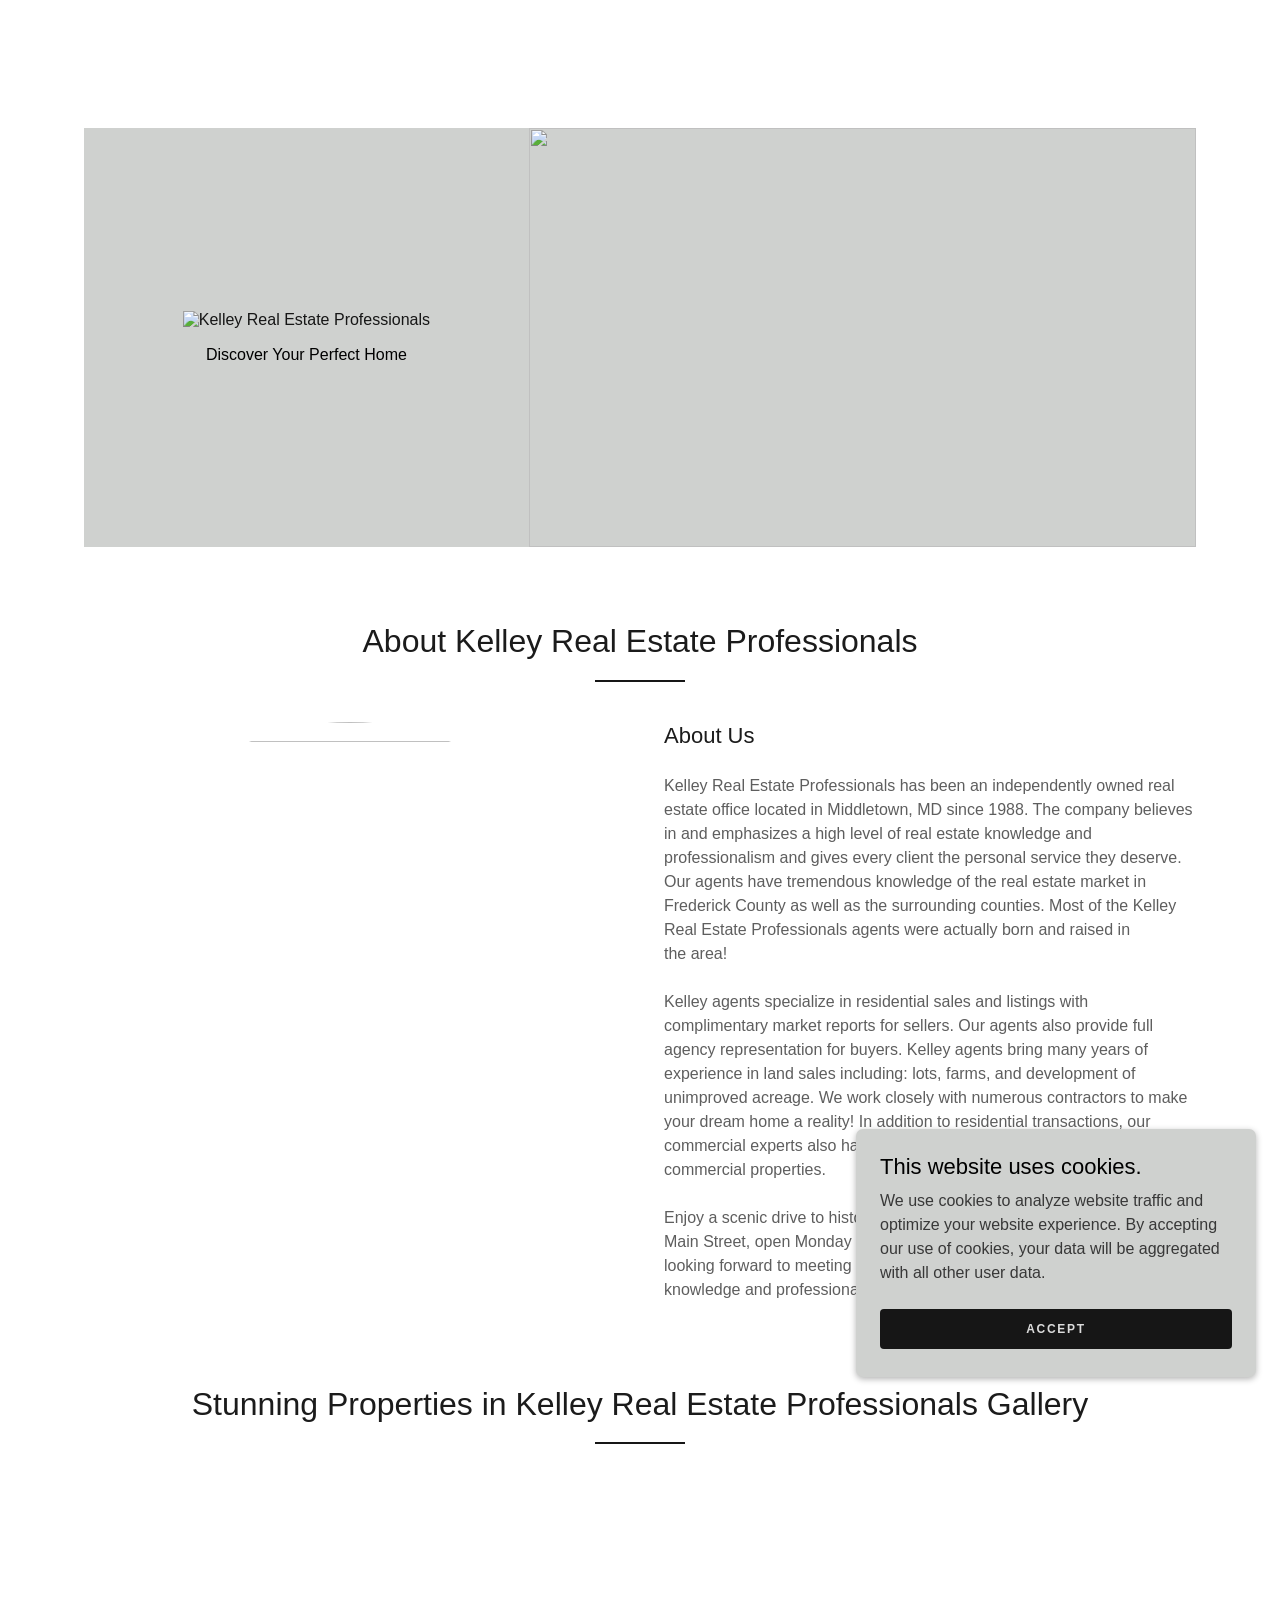
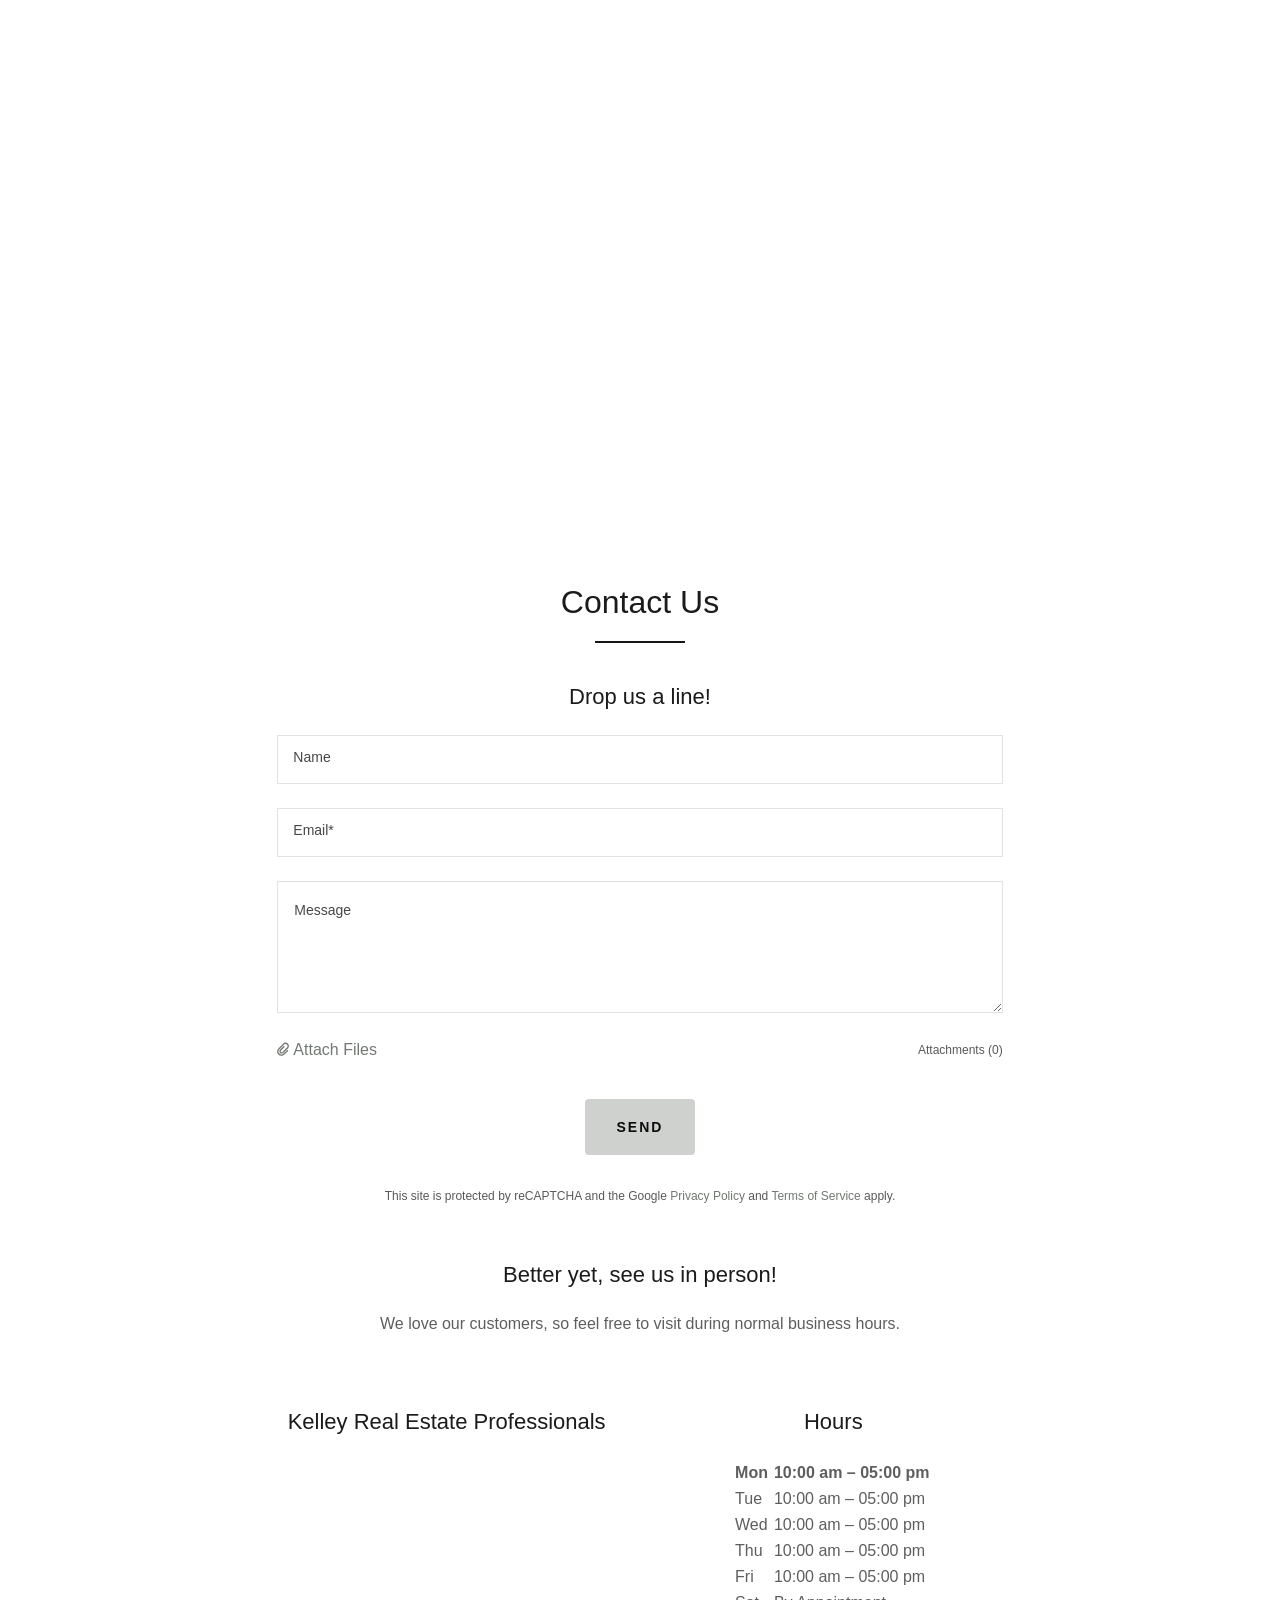
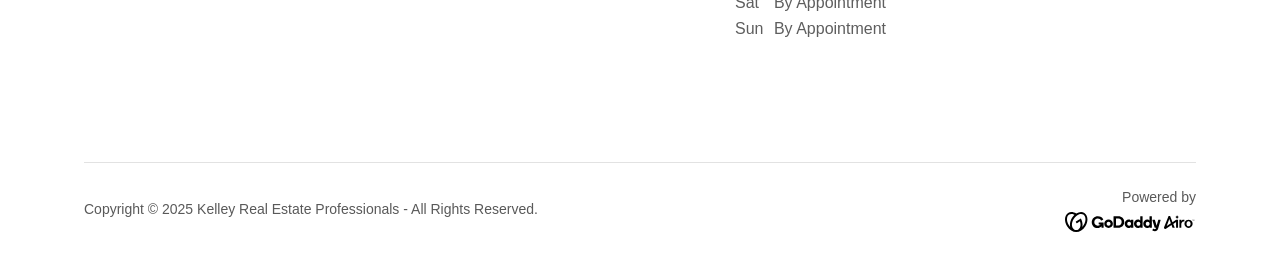
==== home.html @ 87f51237 "Add files via upload" ====
<!DOCTYPE html><html lang="en-US"><head><meta charSet="utf-8"/><meta http-equiv="X-UA-Compatible" content="IE=edge"/><meta name="viewport" content="width=device-width, initial-scale=1"/><title>Kelley Real Estate Professionals</title><meta name="author" content="Kelley Real Estate Professionals"/><meta name="generator" content="Starfield Technologies; Go Daddy Website Builder 8.0.0000"/><link rel="manifest" href="/manifest.webmanifest"/><link rel="apple-touch-icon" sizes="57x57" href="//img1.wsimg.com/isteam/ip/d543ff24-db77-4093-8674-79af28aec77c/upload_baecf7fd178106c78df2197098808842.png/:/rs=w:57,h:57,m"/><link rel="apple-touch-icon" sizes="60x60" href="//img1.wsimg.com/isteam/ip/d543ff24-db77-4093-8674-79af28aec77c/upload_baecf7fd178106c78df2197098808842.png/:/rs=w:60,h:60,m"/><link rel="apple-touch-icon" sizes="72x72" href="//img1.wsimg.com/isteam/ip/d543ff24-db77-4093-8674-79af28aec77c/upload_baecf7fd178106c78df2197098808842.png/:/rs=w:72,h:72,m"/><link rel="apple-touch-icon" sizes="114x114" href="//img1.wsimg.com/isteam/ip/d543ff24-db77-4093-8674-79af28aec77c/upload_baecf7fd178106c78df2197098808842.png/:/rs=w:114,h:114,m"/><link rel="apple-touch-icon" sizes="120x120" href="//img1.wsimg.com/isteam/ip/d543ff24-db77-4093-8674-79af28aec77c/upload_baecf7fd178106c78df2197098808842.png/:/rs=w:120,h:120,m"/><link rel="apple-touch-icon" sizes="144x144" href="//img1.wsimg.com/isteam/ip/d543ff24-db77-4093-8674-79af28aec77c/upload_baecf7fd178106c78df2197098808842.png/:/rs=w:144,h:144,m"/><link rel="apple-touch-icon" sizes="152x152" href="//img1.wsimg.com/isteam/ip/d543ff24-db77-4093-8674-79af28aec77c/upload_baecf7fd178106c78df2197098808842.png/:/rs=w:152,h:152,m"/><link rel="apple-touch-icon" sizes="180x180" href="//img1.wsimg.com/isteam/ip/d543ff24-db77-4093-8674-79af28aec77c/upload_baecf7fd178106c78df2197098808842.png/:/rs=w:180,h:180,m"/><meta property="og:url" content="https://kelleypros.com/"/>
<meta property="og:site_name" content="Kelley Real Estate Professionals"/>
<meta property="og:title" content="Kelley Real Estate Professionals"/>
<meta property="og:type" content="website"/>
<meta property="og:image" content="https://img1.wsimg.com/isteam/ip/d543ff24-db77-4093-8674-79af28aec77c/Lupcho.jpg"/>
<meta property="og:locale" content="en_US"/>
<meta name="twitter:card" content="summary"/>
<meta name="twitter:title" content="Kelley Real Estate Professionals"/>
<meta name="twitter:description" content="Discover Your Perfect Home"/>
<meta name="twitter:image" content="https://img1.wsimg.com/isteam/ip/d543ff24-db77-4093-8674-79af28aec77c/Lupcho.jpg"/>
<meta name="twitter:image:alt" content="Kelley Real Estate Professionals"/>
<meta name="theme-color" content="#cfd1cf"/><style data-inline-fonts>/* vietnamese */
@font-face {
  font-family: 'Muli';
  font-style: normal;
  font-weight: 400;
  font-display: swap;
  src: url(https://img1.wsimg.com/gfonts/s/muli/v34/7Aulp_0qiz-aVz7u3PJLcUMYOFnOkEk40eiNxw.woff2) format('woff2');
  unicode-range: U+0102-0103, U+0110-0111, U+0128-0129, U+0168-0169, U+01A0-01A1, U+01AF-01B0, U+0300-0301, U+0303-0304, U+0308-0309, U+0323, U+0329, U+1EA0-1EF9, U+20AB;
}
/* latin-ext */
@font-face {
  font-family: 'Muli';
  font-style: normal;
  font-weight: 400;
  font-display: swap;
  src: url(https://img1.wsimg.com/gfonts/s/muli/v34/7Aulp_0qiz-aVz7u3PJLcUMYOFnOkEk50eiNxw.woff2) format('woff2');
  unicode-range: U+0100-02BA, U+02BD-02C5, U+02C7-02CC, U+02CE-02D7, U+02DD-02FF, U+0304, U+0308, U+0329, U+1D00-1DBF, U+1E00-1E9F, U+1EF2-1EFF, U+2020, U+20A0-20AB, U+20AD-20C0, U+2113, U+2C60-2C7F, U+A720-A7FF;
}
/* latin */
@font-face {
  font-family: 'Muli';
  font-style: normal;
  font-weight: 400;
  font-display: swap;
  src: url(https://img1.wsimg.com/gfonts/s/muli/v34/7Aulp_0qiz-aVz7u3PJLcUMYOFnOkEk30eg.woff2) format('woff2');
  unicode-range: U+0000-00FF, U+0131, U+0152-0153, U+02BB-02BC, U+02C6, U+02DA, U+02DC, U+0304, U+0308, U+0329, U+2000-206F, U+20AC, U+2122, U+2191, U+2193, U+2212, U+2215, U+FEFF, U+FFFD;
}

/* vietnamese */
@font-face {
  font-family: 'Quicksand';
  font-style: normal;
  font-weight: 400;
  font-display: swap;
  src: url(https://img1.wsimg.com/gfonts/s/quicksand/v37/6xKtdSZaM9iE8KbpRA_hJFQNcOM.woff2) format('woff2');
  unicode-range: U+0102-0103, U+0110-0111, U+0128-0129, U+0168-0169, U+01A0-01A1, U+01AF-01B0, U+0300-0301, U+0303-0304, U+0308-0309, U+0323, U+0329, U+1EA0-1EF9, U+20AB;
}
/* latin-ext */
@font-face {
  font-family: 'Quicksand';
  font-style: normal;
  font-weight: 400;
  font-display: swap;
  src: url(https://img1.wsimg.com/gfonts/s/quicksand/v37/6xKtdSZaM9iE8KbpRA_hJVQNcOM.woff2) format('woff2');
  unicode-range: U+0100-02BA, U+02BD-02C5, U+02C7-02CC, U+02CE-02D7, U+02DD-02FF, U+0304, U+0308, U+0329, U+1D00-1DBF, U+1E00-1E9F, U+1EF2-1EFF, U+2020, U+20A0-20AB, U+20AD-20C0, U+2113, U+2C60-2C7F, U+A720-A7FF;
}
/* latin */
@font-face {
  font-family: 'Quicksand';
  font-style: normal;
  font-weight: 400;
  font-display: swap;
  src: url(https://img1.wsimg.com/gfonts/s/quicksand/v37/6xKtdSZaM9iE8KbpRA_hK1QN.woff2) format('woff2');
  unicode-range: U+0000-00FF, U+0131, U+0152-0153, U+02BB-02BC, U+02C6, U+02DA, U+02DC, U+0304, U+0308, U+0329, U+2000-206F, U+20AC, U+2122, U+2191, U+2193, U+2212, U+2215, U+FEFF, U+FFFD;
}
/* vietnamese */
@font-face {
  font-family: 'Quicksand';
  font-style: normal;
  font-weight: 700;
  font-display: swap;
  src: url(https://img1.wsimg.com/gfonts/s/quicksand/v37/6xKtdSZaM9iE8KbpRA_hJFQNcOM.woff2) format('woff2');
  unicode-range: U+0102-0103, U+0110-0111, U+0128-0129, U+0168-0169, U+01A0-01A1, U+01AF-01B0, U+0300-0301, U+0303-0304, U+0308-0309, U+0323, U+0329, U+1EA0-1EF9, U+20AB;
}
/* latin-ext */
@font-face {
  font-family: 'Quicksand';
  font-style: normal;
  font-weight: 700;
  font-display: swap;
  src: url(https://img1.wsimg.com/gfonts/s/quicksand/v37/6xKtdSZaM9iE8KbpRA_hJVQNcOM.woff2) format('woff2');
  unicode-range: U+0100-02BA, U+02BD-02C5, U+02C7-02CC, U+02CE-02D7, U+02DD-02FF, U+0304, U+0308, U+0329, U+1D00-1DBF, U+1E00-1E9F, U+1EF2-1EFF, U+2020, U+20A0-20AB, U+20AD-20C0, U+2113, U+2C60-2C7F, U+A720-A7FF;
}
/* latin */
@font-face {
  font-family: 'Quicksand';
  font-style: normal;
  font-weight: 700;
  font-display: swap;
  src: url(https://img1.wsimg.com/gfonts/s/quicksand/v37/6xKtdSZaM9iE8KbpRA_hK1QN.woff2) format('woff2');
  unicode-range: U+0000-00FF, U+0131, U+0152-0153, U+02BB-02BC, U+02C6, U+02DA, U+02DC, U+0304, U+0308, U+0329, U+2000-206F, U+20AC, U+2122, U+2191, U+2193, U+2212, U+2215, U+FEFF, U+FFFD;
}
</style><style>.x{-ms-text-size-adjust:100%;-webkit-text-size-adjust:100%;-webkit-tap-highlight-color:rgba(0,0,0,0);margin:0;box-sizing:border-box}.x *,.x :after,.x :before{box-sizing:inherit}.x-el a[href^="mailto:"]:not(.x-el),.x-el a[href^="tel:"]:not(.x-el){color:inherit;font-size:inherit;text-decoration:inherit}.x-el-article,.x-el-aside,.x-el-details,.x-el-figcaption,.x-el-figure,.x-el-footer,.x-el-header,.x-el-hgroup,.x-el-main,.x-el-menu,.x-el-nav,.x-el-section,.x-el-summary{display:block}.x-el-audio,.x-el-canvas,.x-el-progress,.x-el-video{display:inline-block;vertical-align:baseline}.x-el-audio:not([controls]){display:none;height:0}.x-el-template{display:none}.x-el-a{background-color:transparent;color:inherit}.x-el-a:active,.x-el-a:hover{outline:0}.x-el-abbr[title]{border-bottom:1px dotted}.x-el-b,.x-el-strong{font-weight:700}.x-el-dfn{font-style:italic}.x-el-mark{background:#ff0;color:#000}.x-el-small{font-size:80%}.x-el-sub,.x-el-sup{font-size:75%;line-height:0;position:relative;vertical-align:baseline}.x-el-sup{top:-.5em}.x-el-sub{bottom:-.25em}.x-el-img{vertical-align:middle;border:0}.x-el-svg:not(:root){overflow:hidden}.x-el-figure{margin:0}.x-el-hr{box-sizing:content-box;height:0}.x-el-pre{overflow:auto}.x-el-code,.x-el-kbd,.x-el-pre,.x-el-samp{font-family:monospace,monospace;font-size:1em}.x-el-button,.x-el-input,.x-el-optgroup,.x-el-select,.x-el-textarea{color:inherit;font:inherit;margin:0}.x-el-button{overflow:visible}.x-el-button,.x-el-select{text-transform:none}.x-el-button,.x-el-input[type=button],.x-el-input[type=reset],.x-el-input[type=submit]{-webkit-appearance:button;cursor:pointer}.x-el-button[disabled],.x-el-input[disabled]{cursor:default}.x-el-button::-moz-focus-inner,.x-el-input::-moz-focus-inner{border:0;padding:0}.x-el-input{line-height:normal}.x-el-input[type=checkbox],.x-el-input[type=radio]{box-sizing:border-box;padding:0}.x-el-input[type=number]::-webkit-inner-spin-button,.x-el-input[type=number]::-webkit-outer-spin-button{height:auto}.x-el-input[type=search]{-webkit-appearance:textfield;box-sizing:content-box}.x-el-input[type=search]::-webkit-search-cancel-button,.x-el-input[type=search]::-webkit-search-decoration{-webkit-appearance:none}.x-el-textarea{border:0}.x-el-fieldset{border:1px solid silver;margin:0 2px;padding:.35em .625em .75em}.x-el-legend{border:0;padding:0}.x-el-textarea{overflow:auto}.x-el-optgroup{font-weight:700}.x-el-table{border-collapse:collapse;border-spacing:0}.x-el-td,.x-el-th{padding:0}.x{-webkit-font-smoothing:antialiased}.x-el-hr{border:0}.x-el-fieldset,.x-el-input,.x-el-select,.x-el-textarea{margin-top:0;margin-bottom:0}.x-el-fieldset,.x-el-input[type=email],.x-el-input[type=text],.x-el-textarea{width:100%}.x-el-input,.x-el-label{vertical-align:middle}.x-el-input{border-style:none;padding:.5em}.x-el-select:not([multiple]){vertical-align:middle}.x-el-textarea{line-height:1.75;padding:.5em}.x-el.d-none{display:none!important}.sideline-footer{margin-top:auto}.disable-scroll{touch-action:none;overflow:hidden;position:fixed;max-width:100vw}@keyframes loaderscale{0%{transform:scale(1);opacity:1}45%{transform:scale(.1);opacity:.7}80%{transform:scale(1);opacity:1}}.x-loader svg{display:inline-block}.x-loader svg:first-child{animation:loaderscale .75s cubic-bezier(.2,.68,.18,1.08) -.24s infinite}.x-loader svg:nth-child(2){animation:loaderscale .75s cubic-bezier(.2,.68,.18,1.08) -.12s infinite}.x-loader svg:nth-child(3){animation:loaderscale .75s cubic-bezier(.2,.68,.18,1.08) 0s infinite}.x-icon>svg{transition:transform .33s ease-in-out}.x-icon>svg.rotate-90{transform:rotate(-90deg)}.x-icon>svg.rotate90{transform:rotate(90deg)}.x-icon>svg.rotate-180{transform:rotate(-180deg)}.x-icon>svg.rotate180{transform:rotate(180deg)}.x-rt ol,.x-rt ul{text-align:left}.x-rt p{margin:0}.mte-inline-block{display:inline-block}@media only screen and (min-device-width:1025px){:root select,_::-webkit-full-page-media,_:future{font-family:sans-serif!important}}

</style>
<style>/*
Copyright 2016 The Muli Project Authors (contact@sansoxygen.com)

This Font Software is licensed under the SIL Open Font License, Version 1.1.
This license is copied below, and is also available with a FAQ at: http://scripts.sil.org/OFL

—————————————————————————————-
SIL OPEN FONT LICENSE Version 1.1 - 26 February 2007
—————————————————————————————-
*/

/*
Copyright 2011 The Quicksand Project Authors (https://github.com/andrew-paglinawan/QuicksandFamily), with Reserved Font Name Quicksand.

This Font Software is licensed under the SIL Open Font License, Version 1.1.
This license is copied below, and is also available with a FAQ at: http://scripts.sil.org/OFL

—————————————————————————————-
SIL OPEN FONT LICENSE Version 1.1 - 26 February 2007
—————————————————————————————-
*/
</style>
<style data-glamor="cxs-default-sheet">.x .c1-1{letter-spacing:normal}.x .c1-2{text-transform:none}.x .c1-3{background-color:rgb(255, 255, 255)}.x .c1-4{width:100%}.x .c1-5 > div{position:relative}.x .c1-6 > div{overflow:hidden}.x .c1-7 > div{margin-top:auto}.x .c1-8 > div{margin-right:auto}.x .c1-9 > div{margin-bottom:auto}.x .c1-a > div{margin-left:auto}.x .c1-b{font-family:Quicksand, sans-serif}.x .c1-c{font-size:16px}.x .c1-h{padding-top:40px}.x .c1-i{padding-bottom:40px}.x .c1-j{padding:0px !important}.x .c1-k:before{content:""}.x .c1-l:before{display:table}.x .c1-m:before{clear:both}.x .c1-n:after{content:""}.x .c1-o:after{display:table}.x .c1-p:after{clear:both}.x .c1-s{position:relative}.x .c1-t{margin-bottom:32px}.x .c1-u{padding-top:24px}.x .c1-v{padding-bottom:4px}.x .c1-w{margin-top:4px}.x .c1-11{margin-left:auto}.x .c1-12{margin-right:auto}.x .c1-13{padding-left:24px}.x .c1-14{padding-right:24px}.x .c1-15{max-width:100%}.x .c1-16{padding-top:0px !important}.x .c1-17{padding-bottom:0px !important}.x .c1-1c{display:flex}.x .c1-1d{box-sizing:border-box}.x .c1-1e{flex-direction:row}.x .c1-1f{flex-wrap:wrap}.x .c1-1g{margin-top:0}.x .c1-1h{margin-right:-12px}.x .c1-1i{margin-bottom:0}.x .c1-1j{margin-left:-12px}.x .c1-1k{align-items:center}.x .c1-1l{justify-content:flex-start}.x .c1-1m cell{flex-basis:auto}.x .c1-1n cell{flex-grow:0}.x .c1-1s{flex-grow:0}.x .c1-1t{flex-shrink:1}.x .c1-1u{flex-basis:auto}.x .c1-1v{padding-top:0}.x .c1-1w{padding-right:12px}.x .c1-1x{padding-bottom:0}.x .c1-1y{padding-left:12px}.x .c1-23{letter-spacing:inherit}.x .c1-24{text-transform:inherit}.x .c1-25{text-decoration:none}.x .c1-26{word-wrap:break-word}.x .c1-27{overflow-wrap:break-word}.x .c1-28{cursor:pointer}.x .c1-29{border-top:0px}.x .c1-2a{border-right:0px}.x .c1-2b{border-bottom:0px}.x .c1-2c{border-left:0px}.x .c1-2d{color:rgb(27, 27, 27)}.x .c1-2e{font-weight:inherit}.x .c1-2f:hover{color:rgb(114, 120, 114)}.x .c1-2g:active{color:rgb(48, 48, 48)}.x .c1-2h{color:inherit}.x .c1-2i{display:inline-block}.x .c1-2j{vertical-align:top}.x .c1-2k{padding-top:6px}.x .c1-2l{padding-right:6px}.x .c1-2m{padding-bottom:6px}.x .c1-2n{padding-left:6px}.x .c1-2o{display:none}.x .c1-2p{padding-top:16px}.x .c1-2r{padding-top:4px}.x .c1-2s{justify-content:center}.x .c1-2t{flex-wrap:nowrap}.x .c1-2u{flex-grow:1}.x .c1-2v{max-width:none}.x .c1-2w{line-height:24px}.x .c1-2x{margin-left:0}.x .c1-2y{margin-right:0}.x .c1-2z{-webkit-margin-before:0}.x .c1-30{-webkit-margin-after:0}.x .c1-31{-webkit-padding-start:0}.x .c1-32{padding-right:0}.x .c1-33{padding-left:0}.x .c1-34{color:rgb(94, 94, 94)}.x .c1-35{margin-bottom:none}.x .c1-36{list-style:none}.x .c1-37{padding-left:32px}.x .c1-38{white-space:nowrap}.x .c1-39{visibility:hidden}.x .c1-3a:first-child{margin-left:0}.x .c1-3b:first-child{padding-left:0}.x .c1-3c{letter-spacing:0.143em}.x .c1-3d{text-transform:uppercase}.x .c1-3e{display:block}.x .c1-3f{border-top:2px solid}.x .c1-3g{border-color:rgb(27, 27, 27)}.x .c1-3h{padding-top:11px}.x .c1-3i{margin-top:-13px}.x .c1-3j{font-size:14px}.x .c1-3k{font-weight:700}.x .c1-3l:hover{color:rgb(70, 71, 70)}.x .c1-3m:active{color:rgb(114, 120, 114)}.x .c1-3r{font-weight:400}.x .c1-3s{transition:transform .33s ease-in-out}.x .c1-3t{transform:rotate(0deg)}.x .c1-3u{vertical-align:middle}.x .c1-3v{border-radius:4px}.x .c1-3w{box-shadow:0 3px 6px 3px rgba(0,0,0,0.24)}.x .c1-3x{padding-bottom:16px}.x .c1-3y{padding-left:16px}.x .c1-3z{padding-right:16px}.x .c1-40{position:absolute}.x .c1-41{top:32px}.x .c1-42{max-height:45vh}.x .c1-43{overflow-y:auto}.x .c1-44{z-index:1003}.x .c1-47{text-align:left}.x .c1-48:last-child{margin-bottom:0}.x .c1-49{margin-left:-6px}.x .c1-4a{margin-right:-6px}.x .c1-4b{margin-top:-6px}.x .c1-4c{margin-bottom:-6px}.x .c1-4d{right:0px}.x .c1-4e{margin-top:8px}.x .c1-4f{margin-bottom:8px}.x .c1-4g{line-height:1.5}.x .c1-4h{cursor:default}.x .c1-4i{margin-left:24px}.x .c1-4j{justify-content:flex-end}.x .c1-4k{max-width:30%}.x .c1-4l{background-color:rgb(22, 22, 22)}.x .c1-4m{position:fixed}.x .c1-4n{top:0px}.x .c1-4o{height:100%}.x .c1-4p{z-index:10002}.x .c1-4q{padding-top:56px}.x .c1-4r{-webkit-overflow-scrolling:touch}.x .c1-4s{transform:translateX(-249vw)}.x .c1-4t{overscroll-behavior:contain}.x .c1-4u{box-shadow:0 2px 6px 0px rgba(0,0,0,0.2)}.x .c1-4v{transition:transform .3s ease-in-out}.x .c1-4w{overflow:hidden}.x .c1-4x{flex-direction:column}.x .c1-4y{color:rgb(247, 247, 247)}.x .c1-4z{line-height:1.3em}.x .c1-50{font-style:normal}.x .c1-51{top:15px}.x .c1-52{right:15px}.x .c1-53{font-size:28px}.x .c1-54:hover{color:rgb(207, 209, 207)}.x .c1-59{overflow-x:hidden}.x .c1-5a{overscroll-behavior:none}.x .c1-5b{color:rgb(164, 164, 164)}.x .c1-5c{border-color:rgba(76, 76, 76, 0.5)}.x .c1-5d{border-bottom-width:1px}.x .c1-5e{border-bottom-style:solid}.x .c1-5f:last-child{border-bottom:0}.x .c1-5g{min-width:200px}.x .c1-5h{justify-content:space-between}.x .c1-5i{font-size:22px}.x .c1-5j:active{color:rgb(207, 209, 207)}.x .c1-5p{margin-left:8px}.x .c1-5q{flex-shrink:0}.x .c1-5r{pointer-events:none}.x .c1-5s{border-bottom-width:0}.x .c1-5t:last-child{padding-bottom:24px}.x .c1-5u{padding-top:8px}.x .c1-5v{padding-bottom:8px}.x .c1-5w{padding-left:40px}.x .c1-5x{margin-top:16px}.x .c1-60{text-align:center}.x .c1-61{background-color:rgb(207, 209, 207)}.x .c1-66{flex-basis:100%}.x .c1-6h > :not(:last-child){margin-bottom:16px}.x .c1-6j{font-family:'Muli', sans-serif}.x .c1-6m{display:inline}.x .c1-6n{width:auto}.x .c1-6o{color:rgb(22, 22, 22)}.x .c1-6p:hover{color:rgb(64, 64, 64)}.x .c1-6q:active{color:rgb(13, 13, 13)}.x .c1-6r{[object -object]:0px}.x .c1-6t{aspect-ratio:1 / 1}.x .c1-6u{object-fit:contain}.x .c1-6v{height:80px}.x .c1-6w{background-color:transparent}.x .c1-6x{transition:max-height .5s}.x .c1-6y{max-height:200px}.x .c1-6z{border-radius:0px}.x .c1-7i{width:inherit}.x .c1-7j{line-height:1.2}.x .c1-7k{line-height:1.25}.x .c1-7l{white-space:pre-line}.x .c1-7m{color:rgb(0, 0, 0)}.x .c1-7n{word-wrap:normal !important}.x .c1-7o{overflow-wrap:normal !important}.x .c1-7p{overflow:visible}.x .c1-7q{left:0px}.x .c1-7r{font-size:12px}.x .c1-7y{aspect-ratio:1.5911330049261083 / 1}.x .c1-82{line-height:1.4}.x .c1-83{margin-bottom:40px}.x .c1-85{font-size:unset}.x .c1-86{font-family:unset}.x .c1-87{letter-spacing:unset}.x .c1-88{text-transform:unset}.x .c1-89{border-color:rgb(22, 22, 22)}.x .c1-8a{border-bottom-width:2px}.x .c1-8b{border-style:solid}.x .c1-8c{width:90px}.x .c1-8d{margin-bottom:-24px}.x .c1-8f{padding-bottom:48px}.x .c1-8h{align-self:flex-start}.x .c1-8k{margin-bottom:24px}.x .c1-8l{aspect-ratio:1}.x .c1-8m{order:-1}.x .c1-8n{z-index:1}.x .c1-8o{border-radius:50%}.x .c1-8p > *{max-width:100%}.x .c1-8q{align-items:flex-start}.x .c1-8r > :nth-child(n){margin-bottom:24px}.x .c1-8s  > :last-child{margin-bottom:0 !important}.x .c1-8v{text-wrap:pretty}.x .c1-8w > p > ol{text-align:left}.x .c1-8x > p > ol{display:block}.x .c1-8y > p > ol{padding-left:1.3em}.x .c1-8z > p > ol{margin-left:16px}.x .c1-90 > p > ol{margin-right:16px}.x .c1-91 > p > ol{margin-top:auto}.x .c1-92 > p > ol{margin-bottom:auto}.x .c1-93 > p > ol{text-wrap:pretty}.x .c1-94 > p > ul{text-align:left}.x .c1-95 > p > ul{display:block}.x .c1-96 > p > ul{padding-left:1.3em}.x .c1-97 > p > ul{margin-left:16px}.x .c1-98 > p > ul{margin-right:16px}.x .c1-99 > p > ul{margin-top:auto}.x .c1-9a > p > ul{margin-bottom:auto}.x .c1-9b > p > ul{text-wrap:pretty}.x .c1-9c > ul{text-align:left}.x .c1-9d > ul{display:block}.x .c1-9e > ul{padding-left:1.3em}.x .c1-9f > ul{margin-left:16px}.x .c1-9g > ul{margin-right:16px}.x .c1-9h > ul{margin-top:auto}.x .c1-9i > ul{margin-bottom:auto}.x .c1-9j > ul{text-wrap:pretty}.x .c1-9k > ol{text-align:left}.x .c1-9l > ol{display:block}.x .c1-9m > ol{padding-left:1.3em}.x .c1-9n > ol{margin-left:16px}.x .c1-9o > ol{margin-right:16px}.x .c1-9p > ol{margin-top:auto}.x .c1-9q > ol{margin-bottom:auto}.x .c1-9r > ol{text-wrap:pretty}.x .c1-9s{font-size:inherit !important}.x .c1-9t{line-height:inherit}.x .c1-9u{font-style:italic}.x .c1-9v{text-decoration:line-through}.x .c1-9w{text-decoration:underline}.x .c1-9x{padding-bottom:24px}.x .c1-9y{color:white}.x .c1-9z{height:70px}.x .c1-a0{width:50px}.x .c1-a1{background:rgba(0, 0, 0, 0.5)}.x .c1-a2{outline:none}.x .c1-a3{right:0px}.x .c1-a4{opacity:0}.x .c1-a5{transition:opacity 0.5s}.x .c1-a6:hover{opacity:1}.x .c1-a7{color:rgb(255, 255, 255)}.x .c1-a8{transform:translateY(-50%)}.x .c1-a9{background-color:rgba(22, 22, 22, 0.5)}.x .c1-aa{margin-top:300px}.x .c1-ab:hover{background-color:rgba(22, 22, 22, 0.5)}.x .c1-ac:active{background-color:rgba(22, 22, 22, 0.5)}.x .c1-ag{flex-basis:0%}.x .c1-an{border-color:rgb(226, 226, 226)}.x .c1-ao{border-top-width:1px}.x .c1-ap{border-right-width:1px}.x .c1-aq{border-bottom-width:1px}.x .c1-ar{border-left-width:1px}.x .c1-as{padding-top:23px}.x .c1-at{color:rgb(71, 71, 71)}.x .c1-au::placeholder{color:inherit}.x .c1-av:focus{outline:none}.x .c1-aw:focus{box-shadow:inset 0 0 0 1px currentColor}.x .c1-ax:focus + label{font-size:12px}.x .c1-ay:focus + label{top:8px}.x .c1-az:focus + label{color:rgb(114, 120, 114)}.x .c1-b0:not([value=""]) + label{font-size:12px}.x .c1-b1:not([value=""]) + label{top:8px}.x .c1-b2:not([value=""]) + label{color:rgb(114, 120, 114)}.x .c1-b3::-webkit-input-placeholder{color:inherit}.x .c1-b5{top:30%}.x .c1-b6{left:16px}.x .c1-b7{transition:all .15s ease}.x .c1-b8{resize:vertical}.x .c1-b9{margin-bottom:16px}.x .c1-ba > :nth-child(2){margin-left:.25em}.x .c1-bb{color:rgb(114, 120, 114)}.x .c1-bc{color:rgb(89, 89, 89)}.x .c1-bd{transition:all 0.3s}.x .c1-be{border-style:none}.x .c1-bf{display:inline-flex}.x .c1-bg{padding-right:32px}.x .c1-bh{min-height:56px}.x .c1-bi{border-radius:4px}.x .c1-bj{color:rgb(13, 13, 13)}.x .c1-bk{text-shadow:none}.x .c1-bl:hover{background-color:rgb(211, 213, 211)}.x .c1-bo > :last-child{margin-bottom:0}.x .c1-bp{word-break:normal}.x .c1-bq{padding-left:4px}.x .c1-br{padding-top:32px}.x .c1-bs{padding-bottom:32px}.x .c1-bv{flex-grow:3}.x .c1-bz{margin-top:24px}.x .c1-c2{margin-bottom:4px}.x .c1-c3{z-index:10000}.x .c1-c4{height:auto}.x .c1-c5{transition:all 1s ease-in}.x .c1-c6{box-shadow:0 2px 6px 0px rgba(0,0,0,0.3)}.x .c1-c7{contain:content}.x .c1-c8{bottom:-500px}.x .c1-cg{max-height:300px}.x .c1-ch{color:rgb(56, 56, 56)}.x .c1-cj{word-break:break-word}.x .c1-ck{flex-basis:50%}.x .c1-cl{min-height:40px}.x .c1-cm{color:rgb(219, 219, 219)}.x .c1-cn:hover{background-color:rgb(0, 0, 0)}.x .c1-co:nth-child(2){margin-left:24px}.x .c1-cp{right:24px}.x .c1-cq{bottom:24px}.x .c1-cr{z-index:9999}.x .c1-cs{width:65px}.x .c1-ct{height:65px}</style>
<style data-glamor="cxs-xs-sheet">@media (max-width: 767px){.x .c1-q{padding-top:32px}}@media (max-width: 767px){.x .c1-r{padding-bottom:32px}}@media (max-width: 767px){.x .c1-x{padding-top:24px}}@media (max-width: 767px){.x .c1-62{margin:0 !important}}@media (max-width: 767px){.x .c1-67{display:flex}}@media (max-width: 767px){.x .c1-6i{flex-grow:1}}@media (max-width: 767px){.x .c1-6k{padding-bottom:0px !important}}@media (max-width: 767px){.x .c1-70{max-width:224px}}@media (max-width: 767px){.x .c1-71{display:block}}@media (max-width: 767px){.x .c1-72{max-height:110px}}@media (max-width: 767px){.x .c1-73{margin-top:0}}@media (max-width: 767px){.x .c1-74{margin-right:auto}}@media (max-width: 767px){.x .c1-75{margin-bottom:0}}@media (max-width: 767px){.x .c1-76{margin-left:auto}}@media (max-width: 767px){.x .c1-77{height:176px}}@media (max-width: 767px){.x .c1-78{width:auto}}@media (max-width: 767px){.x .c1-84{margin-bottom:24px}}@media (max-width: 767px){.x .c1-8t > :nth-child(n){margin-bottom:16px}}@media (max-width: 767px){.x .c1-8u  > :last-child{margin-bottom:0 !important}}@media (max-width: 767px){.x .c1-b4{font-size:16px}}@media (max-width: 767px){.x .c1-bt{padding-top:none}}@media (max-width: 767px){.x .c1-bu{padding-bottom:none}}</style>
<style data-glamor="cxs-sm-sheet">@media (min-width: 768px){.x .c1-d{font-size:16px}}@media (min-width: 768px){.x .c1-y{padding-top:16px}}@media (min-width: 768px){.x .c1-18{width:100%}}@media (min-width: 768px){.x .c1-1o{margin-top:0}}@media (min-width: 768px){.x .c1-1p{margin-right:-24px}}@media (min-width: 768px){.x .c1-1q{margin-bottom:0}}@media (min-width: 768px){.x .c1-1r{margin-left:-24px}}@media (min-width: 768px){.x .c1-1z{padding-top:0}}@media (min-width: 768px){.x .c1-20{padding-right:24px}}@media (min-width: 768px){.x .c1-21{padding-bottom:0}}@media (min-width: 768px){.x .c1-22{padding-left:24px}}@media (min-width: 768px){.x .c1-3n{font-size:14px}}@media (min-width: 768px) and (max-width: 1023px){.x .c1-46{right:0px}}@media (min-width: 768px){.x .c1-55{font-size:30px}}@media (min-width: 768px){.x .c1-5k{font-size:22px}}@media (min-width: 768px){.x .c1-63{margin:0 !important}}@media (min-width: 768px) and (max-width: 1023px){.x .c1-6l{width:100%}}@media (min-width: 768px) and (max-width: 1023px){.x .c1-79{display:block}}@media (min-width: 768px) and (max-width: 1023px){.x .c1-7a{max-height:80px}}@media (min-width: 768px) and (max-width: 1023px){.x .c1-7b{margin-top:0}}@media (min-width: 768px) and (max-width: 1023px){.x .c1-7c{margin-right:auto}}@media (min-width: 768px) and (max-width: 1023px){.x .c1-7d{margin-bottom:0}}@media (min-width: 768px) and (max-width: 1023px){.x .c1-7e{margin-left:auto}}@media (min-width: 768px){.x .c1-7s{font-size:12px}}@media (min-width: 768px){.x .c1-8e{margin-bottom:-48px}}@media (min-width: 768px){.x .c1-8g{padding-bottom:48px}}@media (min-width: 768px){.x .c1-8i{flex-basis:50%}}@media (min-width: 768px){.x .c1-8j{max-width:50%}}@media (min-width: 768px){.x .c1-ah{margin-left:8.333333333333332%}}@media (min-width: 768px){.x .c1-ai{flex-basis:83.33333333333334%}}@media (min-width: 768px){.x .c1-aj{max-width:83.33333333333334%}}@media (min-width: 768px){.x .c1-bn{width:auto}}@media (min-width: 768px){.x .c1-c9{width:400px}}@media (min-width: 768px){.x .c1-ca{max-height:500px}}@media (min-width: 768px){.x .c1-cb{border-radius:7px}}@media (min-width: 768px){.x .c1-cc{margin-top:24px}}@media (min-width: 768px){.x .c1-cd{margin-right:24px}}@media (min-width: 768px){.x .c1-ce{margin-bottom:24px}}@media (min-width: 768px){.x .c1-cf{margin-left:24px}}@media (min-width: 768px){.x .c1-ci{max-height:200px}}</style>
<style data-glamor="cxs-md-sheet">@media (min-width: 1024px){.x .c1-e{font-size:16px}}@media (min-width: 1024px){.x .c1-z{display:none}}@media (min-width: 1024px){.x .c1-10{padding-top:8px}}@media (min-width: 1024px){.x .c1-19{width:984px}}@media (min-width: 1024px){.x .c1-2q{display:inherit}}@media (min-width: 1024px){.x .c1-3o{font-size:14px}}@media (min-width: 1024px) and (max-width: 1279px){.x .c1-45{right:0px}}@media (min-width: 1024px){.x .c1-56{font-size:30px}}@media (min-width: 1024px){.x .c1-5l{min-width:300px}}@media (min-width: 1024px){.x .c1-5m{font-size:22px}}@media (min-width: 1024px){.x .c1-5y{margin-top:64px}}@media (min-width: 1024px){.x .c1-5z{margin-bottom:24px}}@media (min-width: 1024px){.x .c1-64{width:100%}}@media (min-width: 1024px){.x .c1-65{justify-content:}}@media (min-width: 1024px){.x .c1-68{flex-basis:50%}}@media (min-width: 1024px){.x .c1-69{max-width:40%}}@media (min-width: 1024px){.x .c1-6a{order:0}}@media (min-width: 1024px){.x .c1-6b{margin-bottom:0}}@media (min-width: 1024px){.x .c1-6c{padding-left:40px}}@media (min-width: 1024px){.x .c1-6d{padding-right:40px}}@media (min-width: 1024px){.x .c1-6e{display:flex}}@media (min-width: 1024px){.x .c1-6f{align-items:center}}@media (min-width: 1024px){.x .c1-6g{justify-content:center}}@media (min-width: 1024px){.x .c1-6s{display:inline-block}}@media (min-width: 1024px){.x .c1-7f{height:176px}}@media (min-width: 1024px){.x .c1-7g{width:auto}}@media (min-width: 1024px){.x .c1-7h{max-height:176px}}@media (min-width: 1024px){.x .c1-7t{font-size:12px}}@media (min-width: 1024px){.x .c1-7w{max-width:60%}}@media (min-width: 1024px){.x .c1-7x{display:block}}@media (min-width: 1024px){.x .c1-7z{min-width:350px}}@media (min-width: 1024px){.x .c1-80{height:100%}}@media (min-width: 1024px){.x .c1-81{object-fit:cover}}@media (min-width: 1024px){.x .c1-ad{padding-bottom:8px}}@media (min-width: 1024px){.x .c1-ae{padding-left:4px}}@media (min-width: 1024px){.x .c1-af{padding-right:4px}}@media (min-width: 1024px){.x .c1-ak{margin-left:16.666666666666664%}}@media (min-width: 1024px){.x .c1-al{flex-basis:66.66666666666666%}}@media (min-width: 1024px){.x .c1-am{max-width:66.66666666666666%}}@media (min-width: 1024px){.x .c1-bm:hover{box-shadow:0 10px 10px -10px rgba(0, 0, 0, 0.5)}}@media (min-width: 1024px){.x .c1-bw{flex-basis:0%}}@media (min-width: 1024px){.x .c1-bx{max-width:none}}@media (min-width: 1024px){.x .c1-by{text-align:left}}@media (min-width: 1024px){.x .c1-c0{text-align:right}}@media (min-width: 1024px){.x .c1-c1{margin-top:0}}@media (min-width: 1024px){.x .c1-cu{z-index:9999}}</style>
<style data-glamor="cxs-lg-sheet">@media (min-width: 1280px){.x .c1-f{font-size:16px}}@media (min-width: 1280px){.x .c1-1a{width:1160px}}@media (min-width: 1280px){.x .c1-3p{font-size:14px}}@media (min-width: 1280px){.x .c1-57{font-size:32px}}@media (min-width: 1280px){.x .c1-5n{font-size:22px}}@media (min-width: 1280px){.x .c1-7u{font-size:12px}}</style>
<style data-glamor="cxs-xl-sheet">@media (min-width: 1536px){.x .c1-g{font-size:18px}}@media (min-width: 1536px){.x .c1-1b{width:1280px}}@media (min-width: 1536px){.x .c1-3q{font-size:16px}}@media (min-width: 1536px){.x .c1-58{font-size:36px}}@media (min-width: 1536px){.x .c1-5o{font-size:24px}}@media (min-width: 1536px){.x .c1-7v{font-size:14px}}</style>
<style>@keyframes opacity-bounce { 
      0% {opacity: 0;transform: translateY(100%); } 
      60% { transform: translateY(-20%); } 
      100% { opacity: 1; transform: translateY(0); }
    }</style>
<style>.gd-ad-flex-parent {
          animation-name: opacity-bounce; 
          animation-duration: 800ms; 
          animation-delay: 400ms; 
          animation-fill-mode: forwards; 
          animation-timing-function: ease; 
          opacity: 0;</style>
<style id="carousel-stylesheet">.carousel {
  text-align: center;
  position: relative;
  opacity: 0;
  margin: 0 auto;
  transition: opacity 0.5s;
}
.carousel .carousel-container-inner {
  margin: 0 auto;
  position: relative;
}
.carousel .carousel-viewport {
  overflow: hidden;
  white-space: nowrap;
  text-align: left;
}
.carousel .carousel-arrow-default {
  border: 3px solid !important;
  border-radius: 50%;
  color: rgba(255, 255, 255, 0.9);
  height: 32px;
  width: 32px;
  font-weight: 900;
  background: rgba(0, 0, 0, 0.15);
}
.carousel .carousel-arrow {
  position: absolute;
  z-index: 1;
  bottom: 23px;
  padding: 0;
  cursor: pointer;
  border: none;
}
.carousel .carousel-arrow:focus {
  outline: none;
}
.carousel .carousel-arrow:before {
  font-size: 19px;
  display: block;
  margin-top: -2px;
}
.carousel .carousel-arrow:disabled {
  cursor: not-allowed;
  opacity: 0.5;
}
.carousel .carousel-left-arrow {
  left: 23px;
}
.carousel .carousel-right-arrow {
  right: 23px;
}
.carousel .carousel-left-arrow.carousel-arrow-default:before {
  content: '<';
  padding-right: 2px;
}
.carousel .carousel-right-arrow.carousel-arrow-default:before {
  content: '>';
  padding-left: 2px;
}
.carousel .carousel-top-arrow {
  top: 75px;
}
.carousel .carousel-bottom-arrow {
  bottom: 75px;
}
.carousel .carousel-top-arrow.carousel-arrow-default:before {
  content: '\1431';
  padding-bottom: 2px;
}
.carousel .carousel-bottom-arrow.carousel-arrow-default:before {
  content: '\142F';
  padding-top: 2px;
}
.carousel .carousel-track {
  list-style: none;
  padding: 0;
  margin: 0;
  touch-action: pan-y pinch-zoom;
}
.carousel .carousel-track .carousel-slide {
  display: inline-block;
  opacity: 0.7;
  transition: opacity 0.5s ease-in-out;
}
.carousel .carousel-track .carousel-slide > * {
  display: block;
  white-space: normal;
}
.carousel .carousel-track .carousel-slide.carousel-slide-loading {
  background: rgba(204, 204, 204, 0.7);
}
.carousel .carousel-track .carousel-slide.carousel-slide-fade {
  position: absolute;
  left: 50%;
  transform: translateX(-50%);
  opacity: 0;
}
.carousel .carousel-track .carousel-slide.carousel-slide-selected {
  opacity: 1;
  z-index: 1;
}
.carousel.loaded {
  opacity: 1;
}
.carousel .carousel-dots {
  list-style: none;
  padding: 0;
  margin: 0;
  position: absolute;
  left: 0;
  right: 0;
  bottom: -30px;
  text-align: center;
}
.carousel .carousel-dots li {
  display: inline-block;
}
.carousel .carousel-dots button {
  border: 0;
  background: transparent;
  font-size: 1.1em;
  cursor: pointer;
  color: #CCC;
  padding-left: 6px;
  padding-right: 6px;
}
.carousel .carousel-dots button.selected {
  color: black;
}
.carousel .carousel-dots button:focus {
  outline: none;
}
[dir="rtl"] .carousel .carousel-viewport {
  text-align: right;
}
[dir="rtl"] .carousel .carousel-left-arrow {
  left: unset;
  right: 23px;
}
[dir="rtl"] .carousel .carousel-right-arrow {
  right: unset;
  left: 23px;
}
[dir="rtl"] .carousel .carousel-left-arrow.carousel-arrow-default:before {
  padding-left: 2px;
  padding-right: unset;
}
[dir="rtl"] .carousel .carousel-right-arrow.carousel-arrow-default:before {
  padding-right: 2px;
  padding-left: unset;
}</style>
<style>.grecaptcha-badge { visibility: hidden; }</style>
<style>.page-inner { background-color: rgb(255, 255, 255); min-height: 100vh; }</style>
<script>"use strict";

if ('serviceWorker' in navigator) {
  window.addEventListener('load', function () {
    navigator.serviceWorker.register('/sw.js');
  });
}</script></head>
<body class="x  x-fonts-muli"><div id="layout-d-543-ff-24-db-77-4093-8674-79-af-28-aec-77-c" class="layout layout-layout layout-layout-layout-21 locale-en-US lang-en"><div data-ux="Page" id="page-19549" class="x-el x-el-div x-el c1-1 c1-2 c1-3 c1-4 c1-5 c1-6 c1-7 c1-8 c1-9 c1-a c1-b c1-c c1-d c1-e c1-f c1-g c1-1 c1-2 c1-b c1-c c1-d c1-e c1-f c1-g"><div data-ux="Block" class="x-el x-el-div page-inner c1-1 c1-2 c1-b c1-c c1-d c1-e c1-f c1-g"><div id="82027544-fc32-47d0-9ebf-bf8201e5d047" class="widget widget-header widget-header-header-9"><div data-ux="Header" role="main" data-aid="HEADER_WIDGET" id="n-19550" class="x-el x-el-div x-el x-el c1-1 c1-2 c1-b c1-c c1-d c1-e c1-f c1-g c1-1 c1-2 c1-3 c1-b c1-c c1-d c1-e c1-f c1-g c1-1 c1-2 c1-b c1-c c1-d c1-e c1-f c1-g"><div> <div id="freemium-ad-19551"></div><section data-ux="Section" data-aid="HEADER_SECTION" class="x-el x-el-section c1-1 c1-2 c1-3 c1-h c1-i c1-j c1-b c1-c c1-k c1-l c1-m c1-n c1-o c1-p c1-q c1-r c1-d c1-e c1-f c1-g"><div data-ux="Block" class="x-el x-el-div c1-1 c1-2 c1-s c1-t c1-b c1-c c1-d c1-e c1-f c1-g"><div data-ux="Block" class="x-el x-el-div c1-1 c1-2 c1-b c1-c c1-d c1-e c1-f c1-g"><nav data-ux="Block" class="x-el x-el-nav c1-1 c1-2 c1-s c1-u c1-v c1-w c1-b c1-c c1-x c1-y c1-d c1-z c1-10 c1-e c1-f c1-g"><div data-ux="Container" class="x-el x-el-div c1-1 c1-2 c1-11 c1-12 c1-13 c1-14 c1-15 c1-16 c1-17 c1-b c1-c c1-18 c1-d c1-19 c1-e c1-1a c1-f c1-1b c1-g"><div data-ux="Grid" class="x-el x-el-div c1-1 c1-2 c1-1c c1-1d c1-1e c1-1f c1-1g c1-1h c1-1i c1-1j c1-1k c1-1l c1-1m c1-1n c1-b c1-c c1-1o c1-1p c1-1q c1-1r c1-d c1-e c1-f c1-g"><div data-ux="GridCell" class="x-el x-el-div c1-1 c1-2 c1-1d c1-1s c1-1t c1-1u c1-15 c1-1v c1-1w c1-1x c1-1y c1-b c1-c c1-1z c1-20 c1-21 c1-22 c1-d c1-e c1-f c1-g"><div data-ux="Element" id="bs-1" class="x-el x-el-div c1-1 c1-2 c1-b c1-c c1-d c1-e c1-f c1-g"><a rel="" role="button" aria-haspopup="menu" data-ux="LinkDropdown" data-toggle-ignore="true" id="19552" aria-expanded="false" toggleId="n-19550-navId-mobile" icon="hamburger" data-edit-interactive="true" data-aid="HAMBURGER_MENU_LINK" aria-label="Hamburger Site Navigation Icon" href="#" data-typography="LinkAlpha" class="x-el x-el-a c1-23 c1-24 c1-25 c1-26 c1-27 c1-1c c1-28 c1-1k c1-1l c1-29 c1-2a c1-2b c1-2c c1-2d c1-b c1-c c1-2e c1-2f c1-2g c1-d c1-z c1-e c1-f c1-g" data-tccl="ux2.HEADER.header9.Section.Default.Link.Dropdown.19553.click,click"><svg viewBox="0 0 24 24" fill="currentColor" width="40px" height="40px" data-ux="IconHamburger" class="x-el x-el-svg c1-1 c1-2 c1-2h c1-2i c1-2j c1-2k c1-2l c1-2m c1-2n c1-b c1-c c1-d c1-e c1-f c1-g"><path fill-rule="evenodd" d="M19.248 7.5H4.752A.751.751 0 0 1 4 6.75c0-.414.337-.75.752-.75h14.496a.75.75 0 1 1 0 1.5m0 5.423H4.752a.75.75 0 0 1 0-1.5h14.496a.75.75 0 1 1 0 1.5m0 5.423H4.752a.75.75 0 1 1 0-1.5h14.496a.75.75 0 1 1 0 1.5"></path></svg></a></div></div></div></div></nav><nav data-ux="Block" class="x-el x-el-nav c1-1 c1-2 c1-2o c1-s c1-2p c1-v c1-w c1-b c1-c c1-x c1-y c1-d c1-2q c1-10 c1-e c1-f c1-g"><div data-ux="Container" class="x-el x-el-div c1-1 c1-2 c1-11 c1-12 c1-13 c1-14 c1-15 c1-2r c1-v c1-b c1-c c1-18 c1-d c1-19 c1-e c1-1a c1-f c1-1b c1-g"><div data-ux="Block" id="n-1955019554-navBarId" class="x-el x-el-div c1-1 c1-2 c1-1c c1-2s c1-1k c1-2t c1-1v c1-1x c1-b c1-c c1-d c1-e c1-f c1-g"><div data-ux="Block" class="x-el x-el-div c1-1 c1-2 c1-1c c1-1k c1-2s c1-2u c1-1u c1-b c1-c c1-d c1-e c1-f c1-g"><div data-ux="Block" class="x-el x-el-div c1-1 c1-2 c1-b c1-c c1-d c1-e c1-f c1-g"><nav data-ux="Nav" data-aid="HEADER_NAV_RENDERED" role="navigation" class="x-el x-el-nav c1-1 c1-2 c1-2v c1-2w c1-w c1-v c1-b c1-c c1-x c1-y c1-d c1-10 c1-e c1-f c1-g"><ul data-ux="List" id="nav-19555" class="x-el x-el-ul c1-1 c1-2 c1-1g c1-1i c1-2x c1-2y c1-2z c1-30 c1-31 c1-s c1-1v c1-32 c1-1x c1-33 c1-b c1-c c1-d c1-e c1-f c1-g"><li data-ux="ListItemInline" class="x-el x-el-li nav-item c1-1 c1-2 c1-34 c1-2x c1-35 c1-2i c1-36 c1-2j c1-37 c1-38 c1-s c1-39 c1-b c1-c c1-3a c1-3b c1-d c1-e c1-f c1-g"><a rel="" role="link" aria-haspopup="menu" data-ux="NavLinkActive" target="" data-page="4dc1ece3-a469-4ee2-8ebe-ab2ae24196b6" data-edit-interactive="true" href="/" data-typography="NavAlpha" class="x-el x-el-a c1-3c c1-3d c1-25 c1-26 c1-27 c1-3e c1-28 c1-3f c1-3g c1-3h c1-3i c1-b c1-2d c1-3j c1-3k c1-3l c1-3m c1-3n c1-3o c1-3p c1-3q" data-tccl="ux2.HEADER.header9.Nav.Default.Link.Active.19557.click,click">Home</a></li><li data-ux="ListItemInline" class="x-el x-el-li nav-item c1-1 c1-2 c1-34 c1-2x c1-35 c1-2i c1-36 c1-2j c1-37 c1-38 c1-s c1-39 c1-b c1-c c1-3a c1-3b c1-d c1-e c1-f c1-g"><div data-ux="Element" id="bs-2" class="x-el x-el-div c1-1 c1-2 c1-b c1-c c1-d c1-e c1-f c1-g"><a rel="" role="button" aria-haspopup="menu" data-ux="NavLinkDropdown" data-toggle-ignore="true" id="19558" aria-expanded="false" data-aid="NAV_DROPDOWN" data-edit-interactive="true" href="#" data-typography="NavAlpha" class="x-el x-el-a c1-3c c1-3d c1-25 c1-26 c1-27 c1-1c c1-28 c1-1k c1-b c1-2d c1-3j c1-3r c1-3l c1-3m c1-3n c1-3o c1-3p c1-3q" data-tccl="ux2.HEADER.header9.Nav.Default.Link.Dropdown.19559.click,click"><div style="pointer-events:none;display:flex;align-items:center" data-aid="NAV_DROPDOWN"><span style="margin-right:4px">Meet the Agents</span><svg viewBox="0 0 24 24" fill="currentColor" width="16" height="16" data-ux="Icon" class="x-el x-el-svg c1-1 c1-2 c1-2h c1-2i c1-3s c1-3t c1-3u c1-s c1-28 c1-b c1-3j c1-3n c1-3o c1-3p c1-3q"><path fill-rule="evenodd" d="M19.544 7.236a.773.773 0 0 1-.031 1.06l-7.883 7.743-7.42-7.742a.773.773 0 0 1 0-1.061.699.699 0 0 1 1.017 0l6.433 6.713 6.868-6.745a.698.698 0 0 1 1.016.032"></path></svg></div></a></div><ul data-ux="Dropdown" role="menu" id="f5ba070f-f878-46c1-80f7-4567f6f1a588-nav-19555-toggleId" class="x-el x-el-ul c1-1 c1-2 c1-3v c1-3w c1-3 c1-2p c1-3x c1-3y c1-3z c1-40 c1-41 c1-38 c1-42 c1-43 c1-2o c1-44 c1-b c1-c c1-45 c1-46 c1-d c1-e c1-f c1-g"><li data-ux="ListItem" role="menuitem" class="x-el x-el-li c1-1 c1-2 c1-34 c1-1i c1-3e c1-47 c1-b c1-c c1-48 c1-d c1-e c1-f c1-g"><a rel="" role="link" aria-haspopup="false" data-ux="NavMenuLink" target="" data-page="cb07c740-f868-4608-8f93-29247edbf9a4" data-edit-interactive="true" aria-labelledby="f5ba070f-f878-46c1-80f7-4567f6f1a588-nav-19555-toggleId" href="/our-agents" data-typography="SubNavAlpha" class="x-el x-el-a c1-1 c1-2 c1-25 c1-26 c1-27 c1-2i c1-28 c1-2r c1-v c1-b c1-34 c1-3j c1-3r c1-3l c1-3m c1-3n c1-3o c1-3p c1-3q" data-tccl="ux2.HEADER.header9.Nav.Menu.Link.Default.19560.click,click">Our Agents</a></li></ul></li><li data-ux="ListItemInline" class="x-el x-el-li nav-item c1-1 c1-2 c1-34 c1-2x c1-35 c1-2i c1-36 c1-2j c1-37 c1-38 c1-s c1-39 c1-b c1-c c1-3a c1-3b c1-d c1-e c1-f c1-g"><a rel="" role="link" aria-haspopup="false" data-ux="NavLink" target="" data-page="8977d2e1-45ed-4f21-8bb9-970991e79c7b" data-edit-interactive="true" href="/reviews" data-typography="NavAlpha" class="x-el x-el-a c1-3c c1-3d c1-25 c1-26 c1-27 c1-3e c1-28 c1-49 c1-4a c1-4b c1-4c c1-2n c1-2l c1-2k c1-2m c1-b c1-2d c1-3j c1-3r c1-3l c1-3m c1-3n c1-3o c1-3p c1-3q" data-tccl="ux2.HEADER.header9.Nav.Default.Link.Default.19561.click,click">Reviews</a></li><li data-ux="ListItemInline" class="x-el x-el-li nav-item c1-1 c1-2 c1-34 c1-2x c1-35 c1-2i c1-36 c1-2j c1-37 c1-38 c1-s c1-39 c1-b c1-c c1-3a c1-3b c1-d c1-e c1-f c1-g"><div data-ux="Element" id="bs-3" class="x-el x-el-div c1-1 c1-2 c1-b c1-c c1-d c1-e c1-f c1-g"><a rel="" role="button" aria-haspopup="menu" data-ux="NavLinkDropdown" data-toggle-ignore="true" id="19562" aria-expanded="false" data-aid="NAV_MORE" data-edit-interactive="true" href="#" data-typography="NavAlpha" class="x-el x-el-a c1-3c c1-3d c1-25 c1-26 c1-27 c1-1c c1-28 c1-1k c1-b c1-2d c1-3j c1-3r c1-3l c1-3m c1-3n c1-3o c1-3p c1-3q" data-tccl="ux2.HEADER.header9.Nav.Default.Link.Dropdown.19563.click,click"><div style="pointer-events:none;display:flex;align-items:center" data-aid="NAV_MORE"><span style="margin-right:4px">More</span><svg viewBox="0 0 24 24" fill="currentColor" width="16" height="16" data-ux="Icon" class="x-el x-el-svg c1-1 c1-2 c1-2h c1-2i c1-3s c1-3t c1-3u c1-s c1-28 c1-b c1-3j c1-3n c1-3o c1-3p c1-3q"><path fill-rule="evenodd" d="M19.544 7.236a.773.773 0 0 1-.031 1.06l-7.883 7.743-7.42-7.742a.773.773 0 0 1 0-1.061.699.699 0 0 1 1.017 0l6.433 6.713 6.868-6.745a.698.698 0 0 1 1.016.032"></path></svg></div></a></div><ul data-ux="Dropdown" role="menu" id="more-19556" class="x-el x-el-ul c1-1 c1-2 c1-3v c1-3w c1-3 c1-2p c1-3x c1-3y c1-3z c1-40 c1-4d c1-41 c1-38 c1-42 c1-43 c1-2o c1-44 c1-b c1-c c1-45 c1-46 c1-d c1-e c1-f c1-g"><li data-ux="ListItem" role="menuitem" class="x-el x-el-li c1-1 c1-2 c1-34 c1-1i c1-3e c1-47 c1-b c1-c c1-48 c1-d c1-e c1-f c1-g"><a rel="" role="link" aria-haspopup="menu" data-ux="NavMoreMenuLinkActive" target="" data-page="4dc1ece3-a469-4ee2-8ebe-ab2ae24196b6" data-edit-interactive="true" aria-labelledby="more-19556" href="/" data-typography="NavAlpha" class="x-el x-el-a c1-3c c1-3d c1-25 c1-26 c1-27 c1-2i c1-28 c1-29 c1-3g c1-1v c1-4e c1-4f c1-4g c1-b c1-2d c1-3j c1-3k c1-3l c1-3m c1-3n c1-3o c1-3p c1-3q" data-tccl="ux2.HEADER.header9.Nav.MoreMenu.Link.Active.19564.click,click">Home</a></li><li data-ux="ListItem" role="menuitem" class="x-el x-el-li c1-1 c1-2 c1-34 c1-1i c1-3e c1-47 c1-b c1-c c1-48 c1-d c1-e c1-f c1-g"><div data-ux="Block" class="x-el x-el-div c1-1 c1-2 c1-b c1-c c1-d c1-e c1-f c1-g"><a rel="" role="link" aria-haspopup="menu" data-ux="NavMoreMenuLink" data-ignore-close="true" data-edit-interactive="true" aria-labelledby="more-19556" data-typography="NavAlpha" class="x-el x-el-a c1-3c c1-3d c1-25 c1-26 c1-27 c1-2i c1-4h c1-4e c1-1i c1-4g c1-b c1-2d c1-3j c1-3r c1-3l c1-3m c1-3n c1-3o c1-3p c1-3q" data-tccl="ux2.HEADER.header9.Nav.MoreMenu.Link.Default.19565.click,click">Meet the Agents</a><ul data-ux="NavListNested" role="menu" class="x-el x-el-ul c1-1 c1-2 c1-1g c1-1i c1-4i c1-2y c1-2z c1-30 c1-31 c1-b c1-c c1-d c1-e c1-f c1-g"><li data-ux="ListItem" role="menuitem" class="x-el x-el-li c1-1 c1-2 c1-34 c1-1i c1-3e c1-47 c1-b c1-c c1-48 c1-d c1-e c1-f c1-g"><a rel="" role="link" aria-haspopup="false" data-ux="NavMoreMenuLinkNested" target="" data-page="cb07c740-f868-4608-8f93-29247edbf9a4" data-edit-interactive="true" aria-labelledby="more-19556" href="/our-agents" data-typography="SubNavAlpha" class="x-el x-el-a c1-1 c1-2 c1-25 c1-26 c1-27 c1-2i c1-28 c1-2r c1-v c1-b c1-34 c1-3j c1-3r c1-3l c1-3m c1-3n c1-3o c1-3p c1-3q" data-tccl="ux2.HEADER.header9.Nav.MoreMenu.Link.Nested.19566.click,click">Our Agents</a></li></ul></div></li><li data-ux="ListItem" role="menuitem" class="x-el x-el-li c1-1 c1-2 c1-34 c1-1i c1-3e c1-47 c1-b c1-c c1-48 c1-d c1-e c1-f c1-g"><a rel="" role="link" aria-haspopup="false" data-ux="NavMoreMenuLink" target="" data-page="8977d2e1-45ed-4f21-8bb9-970991e79c7b" data-edit-interactive="true" aria-labelledby="more-19556" href="/reviews" data-typography="NavAlpha" class="x-el x-el-a c1-3c c1-3d c1-25 c1-26 c1-27 c1-2i c1-28 c1-4e c1-4f c1-4g c1-b c1-2d c1-3j c1-3r c1-3l c1-3m c1-3n c1-3o c1-3p c1-3q" data-tccl="ux2.HEADER.header9.Nav.MoreMenu.Link.Default.19567.click,click">Reviews</a></li></ul></li></ul></nav></div><div data-ux="Block" class="x-el x-el-div c1-1 c1-2 c1-1c c1-s c1-1k c1-4j c1-1s c1-4k c1-b c1-c c1-d c1-e c1-f c1-g"></div></div></div></div></nav><div role="navigation" data-ux="NavigationDrawer" id="n-19550-navId-mobile" class="x-el x-el-div c1-1 c1-2 c1-4l c1-4m c1-4n c1-4 c1-4o c1-43 c1-4p c1-4q c1-4r c1-4s c1-4t c1-4u c1-4v c1-39 c1-4w c1-1c c1-4x c1-b c1-c c1-d c1-e c1-f c1-g"><div data-ux="Block" class="x-el x-el-div c1-1 c1-2 c1-13 c1-14 c1-b c1-c c1-d c1-e c1-f c1-g"><svg viewBox="0 0 24 24" fill="currentColor" width="40px" height="40px" data-ux="CloseIcon" data-edit-interactive="true" data-close="true" class="x-el x-el-svg c1-1 c1-2 c1-4y c1-2i c1-3u c1-2k c1-2l c1-2m c1-2n c1-28 c1-4z c1-50 c1-40 c1-51 c1-52 c1-53 c1-b c1-54 c1-55 c1-56 c1-57 c1-58"><path fill-rule="evenodd" d="M19.219 5.22a.75.75 0 0 0-1.061 0l-5.939 5.939-5.939-5.94a.75.75 0 1 0-1.061 1.062l5.939 5.939-5.939 5.939a.752.752 0 0 0 0 1.06.752.752 0 0 0 1.061 0l5.939-5.938 5.939 5.939a.75.75 0 1 0 1.061-1.061l-5.939-5.94 5.939-5.938a.75.75 0 0 0 0-1.061"></path></svg></div><div data-ux="Container" id="n-19550-navContainerId-mobile" class="x-el x-el-div c1-1 c1-2 c1-11 c1-12 c1-13 c1-14 c1-15 c1-43 c1-59 c1-4 c1-5a c1-b c1-c c1-18 c1-d c1-19 c1-e c1-1a c1-f c1-1b c1-g"><div data-ux="Block" id="n-19550-navLinksContentId-mobile" class="x-el x-el-div c1-1 c1-2 c1-b c1-c c1-d c1-e c1-f c1-g"><ul role="menu" data-ux="NavigationDrawerList" id="n-19550-navListId-mobile" class="x-el x-el-ul c1-1 c1-2 c1-1g c1-1i c1-2x c1-2y c1-2z c1-30 c1-31 c1-47 c1-1v c1-1x c1-33 c1-32 c1-26 c1-27 c1-b c1-c c1-d c1-e c1-f c1-g"><li role="menuitem" data-ux="NavigationDrawerListItem" class="x-el x-el-li c1-1 c1-2 c1-5b c1-1i c1-3e c1-5c c1-5d c1-5e c1-b c1-c c1-48 c1-5f c1-d c1-e c1-f c1-g"><a rel="" role="link" aria-haspopup="menu" data-ux="NavigationDrawerLinkActive" target="" data-page="4dc1ece3-a469-4ee2-8ebe-ab2ae24196b6" data-edit-interactive="true" data-close="true" href="/" data-typography="NavBeta" class="x-el x-el-a c1-1 c1-2 c1-25 c1-26 c1-27 c1-1c c1-28 c1-2p c1-3x c1-13 c1-14 c1-1k c1-5g c1-5h c1-b c1-4y c1-5i c1-3k c1-54 c1-5j c1-5k c1-5l c1-5m c1-5n c1-5o" data-tccl="ux2.HEADER.header9.NavigationDrawer.Default.Link.Active.19568.click,click"><span>Home</span></a></li><li role="menuitem" data-ux="NavigationDrawerListItem" class="x-el x-el-li c1-1 c1-2 c1-5b c1-1i c1-3e c1-5c c1-5d c1-5e c1-b c1-c c1-48 c1-5f c1-d c1-e c1-f c1-g"><div data-ux="Element" id="bs-4" class="x-el x-el-div c1-1 c1-2 c1-b c1-c c1-d c1-e c1-f c1-g"><div data-ux="Block" class="x-el x-el-div c1-1 c1-2 c1-b c1-c c1-d c1-e c1-f c1-g"><a rel="" role="button" aria-haspopup="menu" data-ux="NavigationDrawerLink" data-toggle-ignore="true" id="19569" aria-expanded="false" data-edit-interactive="true" href="#" data-typography="NavBeta" class="x-el x-el-a c1-1 c1-2 c1-25 c1-26 c1-27 c1-1c c1-28 c1-2p c1-3x c1-13 c1-14 c1-1k c1-5g c1-5h c1-b c1-4y c1-5i c1-3r c1-54 c1-5j c1-5k c1-5l c1-5m c1-5n c1-5o" data-tccl="ux2.HEADER.header9.NavigationDrawer.Default.Link.Dropdown.19570.click,click"><span style="pointer-events:none">Meet the Agents</span><svg viewBox="0 0 24 24" fill="currentColor" width="16" height="16" data-ux="Icon" class="x-el x-el-svg c1-1 c1-2 c1-2h c1-2i c1-3s c1-3t c1-3u c1-s c1-5p c1-5q c1-5r c1-b c1-5i c1-5k c1-5m c1-5n c1-5o"><path fill-rule="evenodd" d="M19.544 7.236a.773.773 0 0 1-.031 1.06l-7.883 7.743-7.42-7.742a.773.773 0 0 1 0-1.061.699.699 0 0 1 1.017 0l6.433 6.713 6.868-6.745a.698.698 0 0 1 1.016.032"></path></svg></a><ul role="menu" data-ux="NavigationDrawerList" class="x-el x-el-ul c1-1 c1-2 c1-1g c1-1i c1-2x c1-2y c1-2z c1-30 c1-31 c1-2o c1-b c1-c c1-d c1-e c1-f c1-g"><li role="menuitem" data-ux="NavigationDrawerListItem" class="x-el x-el-li c1-1 c1-2 c1-5b c1-1i c1-3e c1-5c c1-5s c1-5e c1-b c1-c c1-48 c1-5f c1-5t c1-d c1-e c1-f c1-g"><a rel="" role="link" aria-haspopup="false" data-ux="NavigationDrawerSubLink" target="" data-page="cb07c740-f868-4608-8f93-29247edbf9a4" data-edit-interactive="true" data-close="true" data-aid="MOBILE_NAV_SUBLINK" href="/our-agents" data-typography="SubNavBeta" class="x-el x-el-a c1-1 c1-2 c1-25 c1-26 c1-27 c1-3e c1-28 c1-5u c1-5v c1-5w c1-14 c1-1k c1-5g c1-5h c1-3r c1-b c1-5b c1-c c1-54 c1-5j c1-d c1-5l c1-e c1-f c1-g" data-tccl="ux2.HEADER.header9.NavigationDrawer.Sub.Link.Default.19571.click,click"><span>Our Agents</span></a></li></ul></div></div></li><li role="menuitem" data-ux="NavigationDrawerListItem" class="x-el x-el-li c1-1 c1-2 c1-5b c1-1i c1-3e c1-5c c1-5d c1-5e c1-b c1-c c1-48 c1-5f c1-d c1-e c1-f c1-g"><a rel="" role="link" aria-haspopup="false" data-ux="NavigationDrawerLink" target="" data-page="8977d2e1-45ed-4f21-8bb9-970991e79c7b" data-edit-interactive="true" data-close="true" href="/reviews" data-typography="NavBeta" class="x-el x-el-a c1-1 c1-2 c1-25 c1-26 c1-27 c1-1c c1-28 c1-2p c1-3x c1-13 c1-14 c1-1k c1-5g c1-5h c1-b c1-4y c1-5i c1-3r c1-54 c1-5j c1-5k c1-5l c1-5m c1-5n c1-5o" data-tccl="ux2.HEADER.header9.NavigationDrawer.Default.Link.Default.19572.click,click"><span>Reviews</span></a></li></ul><div data-ux="Block" class="x-el x-el-div c1-1 c1-2 c1-b c1-c c1-3e c1-d c1-z c1-e c1-f c1-g"></div></div></div></div></div><div data-ux="Block" class="x-el x-el-div c1-1 c1-2 c1-b c1-c c1-d c1-e c1-f c1-g"><div data-ux="Container" class="x-el x-el-div c1-1 c1-2 c1-11 c1-12 c1-13 c1-14 c1-15 c1-t c1-5x c1-b c1-c c1-18 c1-d c1-19 c1-5y c1-5z c1-e c1-1a c1-f c1-1b c1-g"><div data-ux="Grid" class="x-el x-el-div c1-1 c1-2 c1-1c c1-1d c1-1e c1-1f c1-1g c1-2y c1-1i c1-2x c1-60 c1-61 c1-b c1-c c1-62 c1-63 c1-d c1-64 c1-65 c1-e c1-f c1-g"><div data-ux="GridCell" class="x-el x-el-div c1-1 c1-2 c1-1d c1-2u c1-1t c1-66 c1-15 c1-1v c1-32 c1-1x c1-33 c1-61 c1-b c1-c c1-67 c1-d c1-68 c1-69 c1-6a c1-6b c1-6c c1-6d c1-6e c1-6f c1-6g c1-e c1-f c1-g"><div data-ux="Hero" class="x-el x-el-div c1-1 c1-2 c1-6h c1-h c1-i c1-15 c1-27 c1-26 c1-b c1-c c1-6i c1-d c1-e c1-f c1-g"><div data-ux="Block" data-aid="HEADER_LOGO_RENDERED" class="x-el x-el-div c1-2i c1-6j c1-4 c1-60 c1-c c1-6k c1-6l c1-d c1-e c1-f c1-g"><a rel="" role="link" aria-haspopup="menu" data-ux="Link" data-page="4dc1ece3-a469-4ee2-8ebe-ab2ae24196b6" title="Kelley Real Estate Professionals" href="/" data-typography="LinkAlpha" class="x-el x-el-a c1-23 c1-24 c1-25 c1-26 c1-27 c1-6m c1-28 c1-29 c1-2a c1-2b c1-2c c1-15 c1-6n c1-b c1-6o c1-c c1-2e c1-6p c1-6q c1-d c1-e c1-f c1-g" data-tccl="ux2.HEADER.header9.Logo.Default.Link.Default.19573.click,click"><div data-ux="Block" class="x-el x-el-div c1-1 c1-2 c1-1v c1-32 c1-1x c1-33 c1-6r c1-b c1-c c1-d c1-6s c1-e c1-f c1-g"><img src="//img1.wsimg.com/isteam/ip/d543ff24-db77-4093-8674-79af28aec77c/upload_baecf7fd178106c78df2197098808842.png/:/rs=h:176,cg:true,m/qt=q:95" srcSet="//img1.wsimg.com/isteam/ip/d543ff24-db77-4093-8674-79af28aec77c/upload_baecf7fd178106c78df2197098808842.png/:/rs=w:176,h:176,cg:true,m/cr=w:176,h:176/qt=q:95, //img1.wsimg.com/isteam/ip/d543ff24-db77-4093-8674-79af28aec77c/upload_baecf7fd178106c78df2197098808842.png/:/rs=w:352,h:352,cg:true,m/cr=w:352,h:352/qt=q:95 2x, //img1.wsimg.com/isteam/ip/d543ff24-db77-4093-8674-79af28aec77c/upload_baecf7fd178106c78df2197098808842.png/:/rs=w:500,h:500,cg:true,m/cr=w:500,h:500/qt=q:95 3x" alt="Kelley Real Estate Professionals" data-ux="ImageLogo" data-aid="HEADER_LOGO_IMAGE_RENDERED" id="n-19550" class="x-el x-el-img c1-1 c1-2 c1-4 c1-15 c1-11 c1-12 c1-1g c1-1i c1-3u c1-6t c1-6u c1-6v c1-6w c1-6x c1-6y c1-1v c1-32 c1-1x c1-33 c1-6z c1-6r c1-b c1-c c1-70 c1-71 c1-72 c1-73 c1-74 c1-75 c1-76 c1-77 c1-78 c1-79 c1-7a c1-7b c1-7c c1-7d c1-7e c1-d c1-7f c1-7g c1-7h c1-e c1-f c1-g"/></div></a></div><div data-ux="Container" class="x-el x-el-div c1-1 c1-2 c1-2x c1-2y c1-33 c1-32 c1-15 c1-7i c1-1v c1-1x c1-1g c1-1i c1-6r c1-b c1-c c1-18 c1-d c1-19 c1-e c1-1a c1-f c1-1b c1-g"><div id="tagline-container-19574" defaultFontSize="medium" class="x-el x-el-div c1-1 c1-2 c1-26 c1-27 c1-3e c1-s c1-15 c1-6n c1-7j c1-b c1-c c1-d c1-e c1-f c1-g"><h1 role="heading" aria-level="1" data-ux="Tagline" maxLines="4" data-aid="HEADER_TAGLINE_RENDERED" id="dynamic-tagline-19575" containerId="tagline-container-19574" data-typography="HeadingEpsilon" class="x-el x-el-h1 c1-1 c1-2 c1-26 c1-27 c1-7k c1-2x c1-2y c1-1g c1-1i c1-7l c1-c c1-15 c1-2i c1-b c1-7m c1-3r c1-d c1-e c1-f c1-g">Discover Your Perfect Home</h1><span role="heading" aria-level="NaN" data-ux="scaler" data-size="medium" data-scaler-id="scaler-tagline-container-19574" aria-hidden="true" data-typography="HeadingEpsilon" class="x-el x-el-span c1-1 c1-2 c1-7n c1-7o c1-7k c1-2x c1-2y c1-1g c1-1i c1-7l c1-15 c1-2o c1-39 c1-40 c1-6n c1-7p c1-7q c1-c c1-b c1-7m c1-3r c1-d c1-e c1-f c1-g">Discover Your Perfect Home</span><span role="heading" aria-level="NaN" data-ux="scaler" data-size="small" data-scaler-id="scaler-tagline-container-19574" aria-hidden="true" data-typography="HeadingEpsilon" class="x-el x-el-span c1-1 c1-2 c1-7n c1-7o c1-7k c1-2x c1-2y c1-1g c1-1i c1-7l c1-15 c1-2o c1-39 c1-40 c1-6n c1-7p c1-7q c1-3j c1-b c1-7m c1-3r c1-3n c1-3o c1-3p c1-3q">Discover Your Perfect Home</span><span role="heading" aria-level="NaN" data-ux="scaler" data-size="xsmall" data-scaler-id="scaler-tagline-container-19574" aria-hidden="true" data-typography="HeadingEpsilon" class="x-el x-el-span c1-1 c1-2 c1-7n c1-7o c1-7k c1-2x c1-2y c1-1g c1-1i c1-7l c1-15 c1-2o c1-39 c1-40 c1-6n c1-7p c1-7q c1-7r c1-b c1-7m c1-3r c1-7s c1-7t c1-7u c1-7v">Discover Your Perfect Home</span></div></div></div></div><div data-ux="GridCell" class="x-el x-el-div c1-1 c1-2 c1-1d c1-2u c1-1t c1-66 c1-15 c1-1v c1-32 c1-1x c1-33 c1-b c1-c c1-d c1-68 c1-7w c1-7x c1-e c1-f c1-g"><figure data-ux="WrapperImage" class="x-el x-el-figure c1-1 c1-2 c1-s c1-2i c1-1g c1-2y c1-1i c1-2x c1-4o c1-4 c1-b c1-c c1-d c1-e c1-f c1-g"><img src="//img1.wsimg.com/isteam/ip/d543ff24-db77-4093-8674-79af28aec77c/Lupcho.jpg/:/cr=t:2.77%25,l:0%25,w:100%25,h:94.47%25/rs=h:1000,cg:true" srcSet="//img1.wsimg.com/isteam/ip/d543ff24-db77-4093-8674-79af28aec77c/Lupcho.jpg/:/cr=t:2.77%25,l:0%25,w:100%25,h:94.47%25/rs=w:796,h:500,cg:true" data-ux="Image" data-aid="BACKGROUND_IMAGE_RENDERED" class="x-el x-el-img c1-1 c1-2 c1-4 c1-15 c1-11 c1-12 c1-1g c1-1i c1-3u c1-7y c1-6z c1-b c1-c c1-d c1-7z c1-80 c1-81 c1-e c1-f c1-g"/></figure></div></div></div></div></div></section>  </div></div></div><div id="a2ef1959-8cb1-4cd6-8c72-463f42dbce32" class="widget widget-about widget-about-about-2"><div data-ux="Widget" role="region" id="a2ef1959-8cb1-4cd6-8c72-463f42dbce32" class="x-el x-el-div x-el c1-1 c1-2 c1-3 c1-b c1-c c1-d c1-e c1-f c1-g c1-1 c1-2 c1-b c1-c c1-d c1-e c1-f c1-g"><div> <section data-ux="Section" class="x-el x-el-section c1-1 c1-2 c1-3 c1-h c1-i c1-b c1-c c1-q c1-r c1-d c1-e c1-f c1-g"><div data-ux="Container" class="x-el x-el-div c1-1 c1-2 c1-11 c1-12 c1-13 c1-14 c1-15 c1-b c1-c c1-18 c1-d c1-19 c1-e c1-1a c1-f c1-1b c1-g"><h4 role="heading" aria-level="4" data-ux="SectionHeading" data-aid="ABOUT_SECTION_TITLE_RENDERED" data-typography="HeadingBeta" class="x-el x-el-h4 c1-1 c1-2 c1-26 c1-27 c1-82 c1-2x c1-2y c1-1g c1-83 c1-60 c1-6j c1-53 c1-2d c1-3r c1-84 c1-55 c1-56 c1-57 c1-58"><span data-ux="Element" class="x-el x-el-span c1-85 c1-2h c1-86 c1-87 c1-88">About Kelley Real Estate Professionals</span><hr aria-hidden="true" role="separator" data-ux="SectionHeadingHR" class="x-el x-el-hr c1-89 c1-8a c1-8b c1-5x c1-1i c1-8c c1-6j c1-53 c1-55 c1-56 c1-57 c1-58"/></h4><div data-ux="Grid" class="x-el x-el-div c1-1 c1-2 c1-1c c1-1d c1-1e c1-1f c1-1g c1-1h c1-8d c1-1j c1-b c1-c c1-1o c1-1p c1-8e c1-1r c1-d c1-e c1-f c1-g"><div data-ux="GridCell" class="x-el x-el-div c1-1 c1-2 c1-1d c1-2u c1-1t c1-66 c1-15 c1-1v c1-1w c1-8f c1-1y c1-b c1-c c1-1z c1-20 c1-8g c1-22 c1-d c1-e c1-f c1-g"><div data-ux="Grid" class="x-el x-el-div c1-1 c1-2 c1-1c c1-1d c1-1e c1-1f c1-1g c1-1h c1-1i c1-1j c1-1l c1-b c1-c c1-1o c1-1p c1-1q c1-1r c1-d c1-e c1-f c1-g"><div data-ux="GridCell" class="x-el x-el-div c1-1 c1-2 c1-1d c1-2u c1-1t c1-66 c1-15 c1-1v c1-1w c1-1x c1-1y c1-8h c1-2s c1-b c1-c c1-8i c1-8j c1-1z c1-20 c1-21 c1-22 c1-d c1-e c1-f c1-g"><div data-ux="Block" class="x-el x-el-div c1-1 c1-2 c1-8k c1-60 c1-b c1-c c1-d c1-6b c1-e c1-f c1-g"><span data-ux="Element" class="x-el x-el-span c1-1 c1-2 c1-b c1-c c1-d c1-e c1-f c1-g"><img src="//img1.wsimg.com/isteam/ip/d543ff24-db77-4093-8674-79af28aec77c/blob.png/:/cr=t:16.22%25,l:16.22%25,w:67.57%25,h:67.57%25/rs=w:600,h:600,cg:true,m" srcSet="" data-ux="Image" data-aid="ABOUT_IMAGE_RENDERED0" overlayAlpha="0" class="x-el x-el-img c1-1 c1-2 c1-4 c1-15 c1-11 c1-12 c1-1g c1-1i c1-3u c1-8l c1-8m c1-8n c1-8o c1-b c1-c c1-d c1-e c1-f c1-g"/></span></div></div><div data-ux="GridCell" class="x-el x-el-div c1-1 c1-2 c1-1d c1-2u c1-1t c1-66 c1-15 c1-1v c1-1w c1-1x c1-1y c1-1c c1-1l c1-1k c1-b c1-c c1-8i c1-8j c1-1z c1-20 c1-21 c1-22 c1-d c1-e c1-f c1-g"><div data-ux="ContentBasic" index="0" id="e8895b28-1094-47b9-92d5-b7ed4dc7a1cc" class="x-el x-el-div x-el c1-1 c1-2 c1-1c c1-4x c1-4 c1-8p c1-8q c1-47 c1-8r c1-8s c1-b c1-c c1-8t c1-8u c1-d c1-e c1-f c1-g c1-1 c1-2 c1-b c1-c c1-d c1-e c1-f c1-g"><h4 role="heading" aria-level="4" data-ux="ContentHeading" data-aid="ABOUT_HEADLINE_RENDERED0" data-typography="HeadingDelta" class="x-el x-el-h4 c1-1 c1-2 c1-26 c1-27 c1-7k c1-2x c1-2y c1-1g c1-1i c1-b c1-2d c1-5i c1-3r c1-5k c1-5m c1-5n c1-5o">About Us</h4><div data-ux="ContentText" alignment="left" data-aid="ABOUT_DESCRIPTION_RENDERED0" data-typography="BodyAlpha" class="x-el c1-1 c1-2 c1-26 c1-27 c1-4g c1-1g c1-1i c1-8v c1-8w c1-8x c1-8y c1-8z c1-90 c1-91 c1-92 c1-93 c1-94 c1-95 c1-96 c1-97 c1-98 c1-99 c1-9a c1-9b c1-9c c1-9d c1-9e c1-9f c1-9g c1-9h c1-9i c1-9j c1-9k c1-9l c1-9m c1-9n c1-9o c1-9p c1-9q c1-9r c1-2u c1-b c1-34 c1-c c1-3r c1-d c1-e c1-f c1-g x-rt"><p style="margin:0"><span>Kelley Real Estate Professionals has been an independently owned real estate office located in Middletown, MD since 1988. The company believes in and emphasizes a high level of real estate knowledge and professionalism and gives every client the personal service they deserve.</span></p><p style="margin:0"><span>Our agents have tremendous knowledge of the real estate market in Frederick County as well as the surrounding counties. Most of the Kelley Real Estate Professionals agents were actually born and raised in the area!<br>
<br>
Kelley agents specialize in residential sales and listings with complimentary market reports for sellers. Our agents also provide full agency representation for buyers. Kelley agents bring many years of experience in land sales including: lots, farms, and development of unimproved acreage. We work closely with numerous contractors to make your dream home a reality! In addition to residential transactions, our commercial experts also handle sales and listings of businesses and commercial properties.<br>
<br>
Enjoy a scenic drive to historic Middletown to visit our office at 23 West Main Street, open Monday through Saturday from 9am-5pm... We are looking forward to meeting your real estate needs with top notch knowledge and professionalism!</span></p></div></div></div></div></div></div></div></section>  </div></div></div><div id="a21c6877-1179-4e27-b322-c6991029396b" class="widget widget-gallery widget-gallery-gallery-1"><div data-ux="Widget" role="region" id="a21c6877-1179-4e27-b322-c6991029396b" class="x-el x-el-div x-el c1-1 c1-2 c1-3 c1-b c1-c c1-d c1-e c1-f c1-g c1-1 c1-2 c1-b c1-c c1-d c1-e c1-f c1-g"><div> <section data-ux="Section" data-test-radpack="client" class="x-el x-el-section c1-1 c1-2 c1-3 c1-h c1-i c1-b c1-c c1-q c1-r c1-d c1-e c1-f c1-g"><div data-ux="Container" class="x-el x-el-div c1-1 c1-2 c1-11 c1-12 c1-13 c1-14 c1-15 c1-b c1-c c1-18 c1-d c1-19 c1-e c1-1a c1-f c1-1b c1-g"><h4 role="heading" aria-level="4" data-ux="SectionHeading" data-aid="GALLERY_SECTION_TITLE_RENDERED" data-typography="HeadingBeta" class="x-el x-el-h4 c1-1 c1-2 c1-26 c1-27 c1-82 c1-2x c1-2y c1-1g c1-83 c1-60 c1-6j c1-53 c1-2d c1-3r c1-84 c1-55 c1-56 c1-57 c1-58"><span data-ux="Element" class="x-el x-el-span c1-85 c1-2h c1-86 c1-87 c1-88">Stunning Properties in Kelley Real Estate Professionals Gallery</span><hr aria-hidden="true" role="separator" data-ux="SectionHeadingHR" class="x-el x-el-hr c1-89 c1-8a c1-8b c1-5x c1-1i c1-8c c1-6j c1-53 c1-55 c1-56 c1-57 c1-58"/></h4></div><div data-ux="Element" id="bs-5" class="x-el x-el-div c1-1 c1-2 c1-b c1-c c1-d c1-e c1-f c1-g"><div><div data-ux="Container" data-test-radpack="bootstrap2" class="x-el x-el-div c1-1 c1-2 c1-11 c1-12 c1-13 c1-14 c1-15 c1-b c1-c c1-18 c1-d c1-19 c1-e c1-1a c1-f c1-1b c1-g"><div data-ux="Grid" class="x-el x-el-div c1-1 c1-2 c1-1c c1-1d c1-1e c1-1f c1-1g c1-1h c1-8d c1-1j c1-b c1-c c1-1o c1-1p c1-8e c1-1r c1-d c1-e c1-f c1-g"><div data-ux="GridCell" class="x-el x-el-div c1-1 c1-2 c1-1d c1-2u c1-1t c1-66 c1-15 c1-1v c1-1w c1-9x c1-1y c1-b c1-c c1-1z c1-20 c1-8g c1-22 c1-d c1-e c1-f c1-g"><div data-ux="Carousel" class="x-el x-el-div c1-1 c1-2 c1-b c1-c c1-d c1-e c1-f c1-g"><div class="carousel" style="width:100%;height:auto"><div class="carousel-container-inner" style="width:100%;height:auto;margin-bottom:0"><div class="carousel-viewport" style="width:100%;height:600px"><ul class="carousel-track" style="line-height:0;transform:translateX(NaNpx);transition:none"><li style="margin-left:5px;height:600px;width:inherit;overflow-y:hidden;min-height:600px;overflow-x:hidden;min-width:inherit;opacity:0.3" data-index="-2" class="carousel-slide carousel-slide-loading"></li><li style="margin-left:5px;height:600px;width:inherit;overflow-y:hidden;min-height:600px;overflow-x:hidden;min-width:inherit;opacity:0.3" data-index="-1" class="carousel-slide carousel-slide-loading"></li><li style="margin-left:5px;height:600px;width:inherit;overflow-y:hidden;min-height:600px;overflow-x:hidden;min-width:inherit;opacity:1" data-index="0" class="carousel-slide carousel-slide-selected carousel-slide-loading"></li><li style="margin-left:5px;height:600px;width:inherit;overflow-y:hidden;min-height:600px;overflow-x:hidden;min-width:inherit;opacity:0.3" data-index="1" class="carousel-slide carousel-slide-loading"></li><li style="margin-left:5px;height:600px;width:inherit;overflow-y:hidden;min-height:600px;overflow-x:hidden;min-width:inherit;opacity:0.3" data-index="2" class="carousel-slide carousel-slide-loading"></li><li style="margin-left:5px;height:600px;width:inherit;overflow-y:hidden;min-height:600px;overflow-x:hidden;min-width:inherit;opacity:0.3" data-index="3" class="carousel-slide carousel-slide-loading"></li><li style="margin-left:5px;height:600px;width:inherit;overflow-y:hidden;min-height:600px;overflow-x:hidden;min-width:inherit;opacity:0.3" data-index="4" class="carousel-slide carousel-slide-loading"></li><li style="margin-left:5px;height:600px;width:inherit;overflow-y:hidden;min-height:600px;overflow-x:hidden;min-width:inherit;opacity:0.3" data-index="5" class="carousel-slide carousel-slide-loading"></li><li style="margin-left:5px;height:600px;width:inherit;overflow-y:hidden;min-height:600px;overflow-x:hidden;min-width:inherit;opacity:1" data-index="6" class="carousel-slide  carousel-slide-loading"></li><li style="margin-left:5px;height:600px;width:inherit;overflow-y:hidden;min-height:600px;overflow-x:hidden;min-width:inherit;opacity:0.3" data-index="7" class="carousel-slide carousel-slide-loading"></li></ul></div><div data-ux="Block" class="x-el x-el-div c1-1 c1-2 c1-5x c1-b c1-c c1-d c1-e c1-f c1-g"><div style="overflow:hidden;width:100%"><div data-ux="Block" class="x-el x-el-div c1-1 c1-2 c1-s c1-b c1-c c1-d c1-e c1-f c1-g"><button data-ux="Block" class="x-el x-el-button c1-1 c1-2 c1-2o c1-b c1-c c1-d c1-e c1-f c1-g"><svg viewBox="0 0 24 24" fill="currentColor" width="28" height="28" data-ux="Icon" data-edit-interactive="true" class="x-el x-el-svg c1-1 c1-2 c1-9y c1-2i c1-3u c1-b c1-c c1-d c1-e c1-f c1-g"><path fill-rule="evenodd" d="M15.804 19.544a.774.774 0 0 1-1.061-.03L7 11.63l7.742-7.42a.773.773 0 0 1 1.061 0 .697.697 0 0 1 0 1.017L9.09 11.66l6.745 6.867a.698.698 0 0 1-.031 1.016"></path></svg></button><ul style="list-style:none;padding:0;margin:0;text-align:left;white-space:nowrap;transition:margin-left 0.5s;margin-left:0" data-aid="THUMBNAIL_NAV_LIST"></ul><button data-ux="Block" class="x-el x-el-button c1-1 c1-2 c1-3e c1-40 c1-8n c1-29 c1-2a c1-2b c1-2c c1-9z c1-a0 c1-a1 c1-28 c1-a2 c1-4n c1-a3 c1-1v c1-32 c1-1x c1-33 c1-6r c1-b c1-c c1-d c1-e c1-f c1-g"><svg viewBox="0 0 24 24" fill="currentColor" width="28" height="28" data-ux="Icon" data-edit-interactive="true" class="x-el x-el-svg c1-1 c1-2 c1-9y c1-2i c1-3u c1-b c1-c c1-d c1-e c1-f c1-g"><path fill-rule="evenodd" d="M7.236 4.195a.773.773 0 0 1 1.06.031l7.743 7.883-7.742 7.42a.773.773 0 0 1-1.06 0 .697.697 0 0 1 0-1.017l6.712-6.433-6.745-6.868a.697.697 0 0 1 .032-1.016"></path></svg></button></div></div></div><div data-ux="Block" class="x-el x-el-div c1-1 c1-2 c1-a4 c1-a5 c1-b c1-c c1-a6 c1-d c1-e c1-f c1-g"><button data-ux="CarouselButtonPrevious" data-aid="GALLERY_SCROLL_LEFT_ARROW" class="x-el x-el-button c1-1 c1-2 c1-7q c1-29 c1-2a c1-2b c1-2c c1-5u c1-5v c1-33 c1-32 c1-a2 c1-6z c1-a7 c1-3j c1-4n c1-a8 c1-40 c1-8n c1-a9 c1-aa c1-b c1-ab c1-ac c1-3n c1-10 c1-ad c1-ae c1-af c1-3o c1-3p c1-3q"><svg viewBox="0 0 24 24" fill="currentColor" width="28" height="28" data-ux="Icon" data-edit-interactive="true" class="x-el x-el-svg c1-1 c1-2 c1-2h c1-2i c1-3u c1-b c1-3j c1-3n c1-3o c1-3p c1-3q"><path fill-rule="evenodd" d="M15.804 19.544a.774.774 0 0 1-1.061-.03L7 11.63l7.742-7.42a.773.773 0 0 1 1.061 0 .697.697 0 0 1 0 1.017L9.09 11.66l6.745 6.867a.698.698 0 0 1-.031 1.016"></path></svg></button><button data-ux="CarouselButtonNext" data-aid="GALLERY_SCROLL_RIGHT_ARROW" class="x-el x-el-button c1-1 c1-2 c1-a3 c1-29 c1-2a c1-2b c1-2c c1-5u c1-5v c1-33 c1-32 c1-a2 c1-6z c1-a7 c1-3j c1-4n c1-a8 c1-40 c1-8n c1-a9 c1-aa c1-b c1-ab c1-ac c1-3n c1-10 c1-ad c1-ae c1-af c1-3o c1-3p c1-3q"><svg viewBox="0 0 24 24" fill="currentColor" width="28" height="28" data-ux="Icon" data-edit-interactive="true" class="x-el x-el-svg c1-1 c1-2 c1-2h c1-2i c1-3u c1-b c1-3j c1-3n c1-3o c1-3p c1-3q"><path fill-rule="evenodd" d="M7.236 4.195a.773.773 0 0 1 1.06.031l7.743 7.883-7.742 7.42a.773.773 0 0 1-1.06 0 .697.697 0 0 1 0-1.017l6.712-6.433-6.745-6.868a.697.697 0 0 1 .032-1.016"></path></svg></button></div></div></div></div></div></div></div></div></div></section>  </div></div></div><div id="1b0b7524-86e2-47a0-9450-e328b9a58ee1" class="widget widget-contact widget-contact-contact-2"><div data-ux="Widget" role="region" id="1b0b7524-86e2-47a0-9450-e328b9a58ee1" class="x-el x-el-div x-el c1-1 c1-2 c1-3 c1-b c1-c c1-d c1-e c1-f c1-g c1-1 c1-2 c1-b c1-c c1-d c1-e c1-f c1-g"><div> <section data-ux="Section" class="x-el x-el-section c1-1 c1-2 c1-3 c1-h c1-i c1-s c1-b c1-c c1-q c1-r c1-d c1-e c1-f c1-g"><div data-ux="Container" class="x-el x-el-div c1-1 c1-2 c1-11 c1-12 c1-13 c1-14 c1-15 c1-b c1-c c1-18 c1-d c1-19 c1-e c1-1a c1-f c1-1b c1-g"><h4 role="heading" aria-level="4" data-ux="SectionHeading" data-aid="CONTACT_SECTION_TITLE_REND" data-typography="HeadingBeta" class="x-el x-el-h4 c1-1 c1-2 c1-26 c1-27 c1-82 c1-2x c1-2y c1-1g c1-83 c1-60 c1-6j c1-53 c1-2d c1-3r c1-84 c1-55 c1-56 c1-57 c1-58"><span data-ux="Element" class="x-el x-el-span c1-85 c1-2h c1-86 c1-87 c1-88">Contact Us</span><hr aria-hidden="true" role="separator" data-ux="SectionHeadingHR" class="x-el x-el-hr c1-89 c1-8a c1-8b c1-5x c1-1i c1-8c c1-6j c1-53 c1-55 c1-56 c1-57 c1-58"/></h4><div data-ux="Content" class="x-el x-el-div c1-1 c1-2 c1-b c1-c c1-d c1-e c1-f c1-g"><div data-ux="Element" id="bs-6" class="x-el x-el-div c1-1 c1-2 c1-b c1-c c1-d c1-e c1-f c1-g"><div data-ux="Grid" class="x-el x-el-div c1-1 c1-2 c1-1c c1-1d c1-1e c1-1f c1-1g c1-1h c1-8d c1-1j c1-b c1-c c1-1o c1-1p c1-8e c1-1r c1-d c1-e c1-f c1-g"><div data-ux="GridCell" class="x-el x-el-div c1-1 c1-2 c1-1d c1-2u c1-1t c1-ag c1-15 c1-1v c1-1w c1-9x c1-1y c1-b c1-c c1-ah c1-ai c1-aj c1-1z c1-20 c1-8g c1-22 c1-d c1-ak c1-al c1-am c1-e c1-f c1-g"><div data-ux="Block" data-aid="CONTACT_FORM_CONTAINER_REND" class="x-el x-el-div c1-1 c1-2 c1-2s c1-60 c1-b c1-c c1-d c1-e c1-f c1-g"><form aria-live="polite" data-ux="Form" class="x-el x-el-form c1-1 c1-2 c1-1i c1-b c1-c c1-d c1-e c1-f c1-g"><input type="text" name="_app_id" autoComplete="off" tabindex="-1" style="display:none" value=""/><h4 role="heading" aria-level="4" data-ux="HeadingMinor" data-aid="CONTACT_FORM_TITLE_REND" data-typography="HeadingDelta" class="x-el x-el-h4 c1-1 c1-2 c1-26 c1-27 c1-7k c1-2x c1-2y c1-1g c1-8k c1-b c1-2d c1-5i c1-3r c1-5k c1-5m c1-5n c1-5o">Drop us a line!</h4><div data-ux="Block" class="x-el x-el-div c1-1 c1-2 c1-9x c1-b c1-c c1-d c1-e c1-f c1-g"><div data-ux="Block" class="x-el x-el-div c1-1 c1-2 c1-b c1-c c1-d c1-e c1-f c1-g"><div data-ux="InputFloatLabel" type="text" data-aid="CONTACT_FORM_NAME" class="x-el x-el-div c1-1 c1-2 c1-s c1-b c1-c c1-d c1-e c1-f c1-g"><input type="text" role="textbox" aria-multiline="false" data-ux="InputFloatLabel" id="input19576" value="" data-aid="CONTACT_FORM_NAME" data-typography="InputAlpha" class="x-el x-el-input c1-1 c1-2 c1-3 c1-an c1-4 c1-ao c1-ap c1-aq c1-ar c1-6z c1-as c1-5v c1-3y c1-3z c1-8b c1-b c1-at c1-3j c1-3r c1-au c1-av c1-aw c1-ax c1-ay c1-az c1-b0 c1-b1 c1-b2 c1-b3 c1-b4 c1-3n c1-3o c1-3p c1-3q"/><label data-ux="InputFloatLabelLabel" for="input19576" data-typography="InputAlpha" class="x-el x-el-label c1-1 c1-2 c1-2i c1-26 c1-27 c1-40 c1-b5 c1-b6 c1-b7 c1-5r c1-b c1-at c1-3j c1-3r c1-b4 c1-3n c1-3o c1-3p c1-3q">Name</label></div></div></div><div data-ux="Block" class="x-el x-el-div c1-1 c1-2 c1-9x c1-b c1-c c1-d c1-e c1-f c1-g"><div data-ux="Block" class="x-el x-el-div c1-1 c1-2 c1-b c1-c c1-d c1-e c1-f c1-g"><div data-ux="InputFloatLabel" type="text" data-aid="CONTACT_FORM_EMAIL" class="x-el x-el-div c1-1 c1-2 c1-s c1-b c1-c c1-d c1-e c1-f c1-g"><input type="text" role="textbox" aria-multiline="false" data-ux="InputFloatLabel" id="input19577" value="" data-aid="CONTACT_FORM_EMAIL" data-typography="InputAlpha" class="x-el x-el-input c1-1 c1-2 c1-3 c1-an c1-4 c1-ao c1-ap c1-aq c1-ar c1-6z c1-as c1-5v c1-3y c1-3z c1-8b c1-b c1-at c1-3j c1-3r c1-au c1-av c1-aw c1-ax c1-ay c1-az c1-b0 c1-b1 c1-b2 c1-b3 c1-b4 c1-3n c1-3o c1-3p c1-3q"/><label data-ux="InputFloatLabelLabel" for="input19577" data-typography="InputAlpha" class="x-el x-el-label c1-1 c1-2 c1-2i c1-26 c1-27 c1-40 c1-b5 c1-b6 c1-b7 c1-5r c1-b c1-at c1-3j c1-3r c1-b4 c1-3n c1-3o c1-3p c1-3q">Email*</label></div></div></div><div data-ux="Block" class="x-el x-el-div c1-1 c1-2 c1-9x c1-b c1-c c1-d c1-e c1-f c1-g"><div data-ux="Block" class="x-el x-el-div c1-1 c1-2 c1-b c1-c c1-d c1-e c1-f c1-g"><textarea role="textbox" aria-multiline="true" rows="4" aria-label="Message" data-ux="InputTextArea" placeholder="Message" data-aid="CONTACT_FORM_MESSAGE" data-typography="InputAlpha" class="x-el x-el-textarea c1-1 c1-2 c1-3 c1-an c1-4 c1-ao c1-ap c1-aq c1-ar c1-6z c1-2p c1-3x c1-3y c1-3z c1-8b c1-b8 c1-b c1-at c1-3j c1-3r c1-au c1-av c1-aw c1-b3 c1-b4 c1-3n c1-3o c1-3p c1-3q"></textarea></div></div><div data-ux="Block" class="x-el x-el-div c1-1 c1-2 c1-9x c1-b c1-c c1-d c1-e c1-f c1-g"><div data-ux="Block" class="x-el x-el-div c1-1 c1-2 c1-b c1-c c1-d c1-e c1-f c1-g"><div data-ux="Block" class="x-el x-el-div c1-1 c1-2 c1-1c c1-4x c1-b c1-c c1-d c1-e c1-f c1-g"><div data-ux="Block" class="x-el x-el-div c1-1 c1-2 c1-1c c1-5h c1-b9 c1-b c1-c c1-d c1-e c1-f c1-g"><div data-ux="Block" data-aid="CONTACT_FILE_INPUT_REND" class="x-el x-el-div c1-1 c1-2 c1-1c c1-1k c1-b c1-c c1-d c1-e c1-f c1-g"><div data-ux="Block" data-tccl="ux2.contact.upload_file.click,click" class="x-el x-el-div c1-1 c1-2 c1-b c1-c c1-d c1-e c1-f c1-g"><span rel="" role="button" aria-haspopup="menu" data-ux="LinkIcon" data-typography="LinkAlpha" class="x-el x-el-span c1-23 c1-24 c1-25 c1-26 c1-27 c1-2i c1-28 c1-ba c1-b c1-bb c1-c c1-2e c1-3l c1-2g c1-d c1-e c1-f c1-g" data-tccl="ux2.CONTACT.contact2.Form.Default.Link.Icon.19578.click,click"><svg viewBox="0 0 24 24" fill="currentColor" width="1em" height="1em" data-ux="Icon" data-aid="paperclip" class="x-el x-el-svg c1-1 c1-2 c1-2h c1-2i c1-3s c1-3t c1-3u c1-b c1-c c1-d c1-e c1-f c1-g"><path fill-rule="evenodd" clip-rule="evenodd" d="M15.6 11.6L17 13l-5.9 5.9c-1.3 1.3-2.9 1.9-4.6 1.9-1.7 0-3.2-.7-4.5-2-2.5-2.5-2.5-6.6 0-9.2l7.1-7.1.1-.1c1.9-2 5.1-2 7.1 0l.1.1c2 2 2 5.1 0 7.1l-6.9 6.6c-.7.7-1.6 1.1-2.5 1.2h-.3c-.9 0-1.7-.3-2.2-.9-.7-.7-1-1.6-.9-2.6.1-.9.5-1.8 1.2-2.5l5.5-5.8L11.7 7l-5.5 5.9c-.4.4-.6.8-.6 1.3 0 .2 0 .7.3 1 .3.3.7.3 1 .3.4 0 .9-.3 1.3-.6L15 8.2C16.2 7 16.2 5.1 15 4l-.1-.1c-1.2-1.2-3.1-1.2-4.3 0l-.7.7-6.5 6.5c-1.8 1.8-1.8 4.6 0 6.3 1.8 1.7 4.6 1.8 6.3 0l5.9-5.8z"></path></svg></span><span rel="" role="button" aria-haspopup="menu" data-ux="Link" data-typography="LinkAlpha" class="x-el x-el-span c1-23 c1-24 c1-25 c1-26 c1-27 c1-6m c1-28 c1-b c1-bb c1-c c1-2e c1-3l c1-2g c1-d c1-e c1-f c1-g" data-tccl="ux2.CONTACT.contact2.Form.Default.Link.Default.19579.click,click">Attach Files</span></div></div><input type="file" multiple="" accept=".jpg,.jpeg,.jpe,.png,.gif,.mp4,.m4a,.vid,.qt,.mov,.mpeg,.mpga,.mp2,.mp2a,.mp3,.m2a,.m3a,.msvideo,.ogg,.3gpp,.webm,.webp,.flac,.wav,.tiff,.mkv,.mk3d,.mks,.doc,.docx,.dot,.xls,.xlsx,.ppt,.pptx,.odp,.odt,.potx,.ppsx,.pdf,.txt,.text,.conf,.def,.list,.log,.in,.ini,.zip,.otf,.woff,.woff2,.csv,.rtf" style="display:none"/><span data-ux="DetailsMinor" data-aid="CONTACT_ATTACHMENT_COUNT_REND" data-typography="DetailsBeta" class="x-el x-el-span c1-1 c1-2 c1-26 c1-27 c1-4g c1-1g c1-1i c1-8v c1-b c1-bc c1-7r c1-3r c1-7s c1-7t c1-7u c1-7v">Attachments (0)</span></div></div></div></div><div data-ux="Block" class="x-el x-el-div c1-1 c1-2 c1-9x c1-b c1-c c1-d c1-e c1-f c1-g"><div data-ux="Block" class="x-el x-el-div c1-1 c1-2 c1-b c1-c c1-d c1-e c1-f c1-g"><div data-ux="Block" class="x-el x-el-div c1-1 c1-2 c1-60 c1-b c1-c c1-d c1-e c1-f c1-g"><button data-ux-btn="primary" data-ux="ButtonPrimary" type="submit" data-aid="CONTACT_SUBMIT_BUTTON_REND" data-tccl="ux2.contact.submit_form.click,click" state="default" data-typography="ButtonAlpha" class="x-el x-el-button c1-3c c1-3d c1-bd c1-28 c1-be c1-bf c1-1k c1-2s c1-60 c1-25 c1-27 c1-26 c1-s c1-15 c1-4 c1-37 c1-bg c1-5u c1-5v c1-bh c1-bi c1-bj c1-61 c1-b c1-3k c1-bk c1-3j c1-bl c1-bm c1-bn c1-3n c1-3o c1-3p c1-3q">Send</button></div></div></div><div data-ux="Block" class="x-el x-el-div c1-1 c1-2 c1-5u c1-3x c1-60 c1-b c1-c c1-d c1-e c1-f c1-g"><p data-ux="DetailsMinor" data-typography="DetailsBeta" class="x-el x-el-p c1-1 c1-2 c1-26 c1-27 c1-4g c1-1g c1-1i c1-8v c1-b c1-bc c1-7r c1-3r c1-7s c1-7t c1-7u c1-7v">This site is protected by reCAPTCHA and the Google <a rel="noopener" role="link" aria-haspopup="true" data-ux="Link" target="_blank" href="https://policies.google.com/privacy" data-typography="LinkAlpha" class="x-el x-el-a c1-23 c1-24 c1-25 c1-26 c1-27 c1-6m c1-28 c1-b c1-bb c1-7r c1-2e c1-3l c1-2g c1-7s c1-7t c1-7u c1-7v" data-tccl="ux2.CONTACT.contact2.Form.Default.Link.Default.19580.click,click">Privacy Policy</a> and <a rel="noopener" role="link" aria-haspopup="true" data-ux="Link" target="_blank" href="https://policies.google.com/terms" data-typography="LinkAlpha" class="x-el x-el-a c1-23 c1-24 c1-25 c1-26 c1-27 c1-6m c1-28 c1-b c1-bb c1-7r c1-2e c1-3l c1-2g c1-7s c1-7t c1-7u c1-7v" data-tccl="ux2.CONTACT.contact2.Form.Default.Link.Default.19581.click,click">Terms of Service</a> apply.</p></div></form></div></div></div></div><div data-ux="Grid" data-aid="CONTACT_INFO_CONTAINER_REND" class="x-el x-el-div c1-1 c1-2 c1-1c c1-1d c1-1e c1-1f c1-1g c1-1h c1-8d c1-1j c1-h c1-60 c1-b c1-c c1-1o c1-1p c1-8e c1-1r c1-d c1-e c1-f c1-g"><div data-ux="GridCell" class="x-el x-el-div c1-1 c1-2 c1-1d c1-2u c1-1t c1-ag c1-15 c1-1v c1-1w c1-9x c1-1y c1-1g c1-2y c1-1i c1-2x c1-6r c1-b c1-c c1-ah c1-ai c1-aj c1-1z c1-20 c1-8g c1-22 c1-d c1-ak c1-al c1-am c1-e c1-f c1-g"><div data-ux="Grid" class="x-el x-el-div c1-1 c1-2 c1-1c c1-1d c1-1e c1-1f c1-1g c1-1h c1-8d c1-1j c1-b c1-c c1-1o c1-1p c1-8e c1-1r c1-d c1-e c1-f c1-g"><div data-ux="GridCell" data-aid="CONTACT_SECTION_INFO_REND" class="x-el x-el-div c1-1 c1-2 c1-1d c1-2u c1-1t c1-66 c1-15 c1-1v c1-1w c1-9x c1-1y c1-1k c1-2s c1-60 c1-b c1-c c1-1z c1-20 c1-8g c1-22 c1-d c1-e c1-f c1-g"><h4 role="heading" aria-level="4" data-ux="ContentHeading" data-aid="CONTACT_INTRO_HEADING_REND" data-typography="HeadingDelta" class="x-el x-el-h4 c1-1 c1-2 c1-26 c1-27 c1-7k c1-2x c1-2y c1-1g c1-8k c1-b c1-2d c1-5i c1-3r c1-5k c1-5m c1-5n c1-5o">Better yet, see us in person!</h4><div data-ux="ContentText" data-aid="CONTACT_INTRO_DESC_REND" data-typography="BodyAlpha" class="x-el c1-1 c1-2 c1-26 c1-27 c1-4g c1-1g c1-8k c1-8v c1-8w c1-8x c1-8y c1-8z c1-90 c1-91 c1-92 c1-93 c1-94 c1-95 c1-96 c1-97 c1-98 c1-99 c1-9a c1-9b c1-9c c1-9d c1-9e c1-9f c1-9g c1-9h c1-9i c1-9j c1-9k c1-9l c1-9m c1-9n c1-9o c1-9p c1-9q c1-9r c1-b c1-34 c1-c c1-3r c1-d c1-e c1-f c1-g x-rt"><p style="margin:0"><span>We love our customers, so feel free to visit during normal business hours.</span></p></div></div><div data-ux="GridCell" data-aid="CONTACT_SECTION_DETAILS_REND" class="x-el x-el-div c1-1 c1-2 c1-1d c1-2u c1-1t c1-66 c1-15 c1-1v c1-1w c1-9x c1-1y c1-1k c1-2s c1-60 c1-b c1-c c1-8i c1-8j c1-1z c1-20 c1-8g c1-22 c1-d c1-e c1-f c1-g"><h4 role="heading" aria-level="4" data-ux="ContentHeading" data-aid="CONTACT_INFO_BIZ_NAME_REND" data-typography="HeadingDelta" class="x-el x-el-h4 c1-1 c1-2 c1-26 c1-27 c1-7k c1-2x c1-2y c1-1g c1-8k c1-b c1-2d c1-5i c1-3r c1-5k c1-5m c1-5n c1-5o">Kelley Real Estate Professionals</h4></div><div data-ux="GridCell" data-aid="CONTACT_SECTION_HOURS_REND" class="x-el x-el-div c1-1 c1-2 c1-1d c1-2u c1-1t c1-66 c1-15 c1-1v c1-1w c1-9x c1-1y c1-1k c1-2s c1-60 c1-b c1-c c1-8i c1-8j c1-1z c1-20 c1-8g c1-22 c1-d c1-e c1-f c1-g"><div data-ux="Block" class="x-el x-el-div c1-1 c1-2 c1-bo c1-b c1-c c1-d c1-e c1-f c1-g"><h4 role="heading" aria-level="4" data-ux="ContentHeading" data-aid="CONTACT_HOURS_TITLE_REND" data-typography="HeadingDelta" class="x-el x-el-h4 c1-1 c1-2 c1-26 c1-27 c1-7k c1-2x c1-2y c1-1g c1-8k c1-b c1-2d c1-5i c1-3r c1-5k c1-5m c1-5n c1-5o">Hours</h4><div data-ux="Block" data-aid="CONTACT_HOURS_REND" class="x-el x-el-div c1-1 c1-2 c1-8k c1-b c1-c c1-d c1-e c1-f c1-g"><div data-ux="Element" id="bs-7" class="x-el x-el-div c1-1 c1-2 c1-b c1-c c1-d c1-e c1-f c1-g"><table style="border-spacing:0;text-align:left;display:inline-table"><tr data-aid="CONTACT_HOURS_DAY_REND_1" style="cursor:auto"><td style="padding-right:medium"><p data-ux="ContentText" data-typography="BodyAlpha" class="x-el x-el-p c1-1 c1-2 c1-26 c1-27 c1-4g c1-1g c1-1i c1-8v c1-3k c1-bp c1-b c1-34 c1-c c1-d c1-e c1-f c1-g">Mon</p></td><td><p data-ux="ContentText" data-typography="BodyAlpha" class="x-el x-el-p c1-1 c1-2 c1-26 c1-27 c1-4g c1-1g c1-1i c1-38 c1-8v c1-3k c1-bq c1-b c1-34 c1-c c1-d c1-e c1-f c1-g">10:00 am – 05:00 pm</p></td><td></td></tr><tr data-aid="CONTACT_HOURS_DAY_REND_2" style="cursor:auto"><td style="padding-right:medium"><p data-ux="ContentText" data-typography="BodyAlpha" class="x-el x-el-p c1-1 c1-2 c1-26 c1-27 c1-4g c1-1g c1-1i c1-8v c1-3r c1-bp c1-b c1-34 c1-c c1-d c1-e c1-f c1-g">Tue</p></td><td><p data-ux="ContentText" data-typography="BodyAlpha" class="x-el x-el-p c1-1 c1-2 c1-26 c1-27 c1-4g c1-1g c1-1i c1-38 c1-8v c1-3r c1-bq c1-b c1-34 c1-c c1-d c1-e c1-f c1-g">10:00 am – 05:00 pm</p></td><td></td></tr><tr data-aid="CONTACT_HOURS_DAY_REND_3" style="cursor:auto"><td style="padding-right:medium"><p data-ux="ContentText" data-typography="BodyAlpha" class="x-el x-el-p c1-1 c1-2 c1-26 c1-27 c1-4g c1-1g c1-1i c1-8v c1-3r c1-bp c1-b c1-34 c1-c c1-d c1-e c1-f c1-g">Wed</p></td><td><p data-ux="ContentText" data-typography="BodyAlpha" class="x-el x-el-p c1-1 c1-2 c1-26 c1-27 c1-4g c1-1g c1-1i c1-38 c1-8v c1-3r c1-bq c1-b c1-34 c1-c c1-d c1-e c1-f c1-g">10:00 am – 05:00 pm</p></td><td></td></tr><tr data-aid="CONTACT_HOURS_DAY_REND_4" style="cursor:auto"><td style="padding-right:medium"><p data-ux="ContentText" data-typography="BodyAlpha" class="x-el x-el-p c1-1 c1-2 c1-26 c1-27 c1-4g c1-1g c1-1i c1-8v c1-3r c1-bp c1-b c1-34 c1-c c1-d c1-e c1-f c1-g">Thu</p></td><td><p data-ux="ContentText" data-typography="BodyAlpha" class="x-el x-el-p c1-1 c1-2 c1-26 c1-27 c1-4g c1-1g c1-1i c1-38 c1-8v c1-3r c1-bq c1-b c1-34 c1-c c1-d c1-e c1-f c1-g">10:00 am – 05:00 pm</p></td><td></td></tr><tr data-aid="CONTACT_HOURS_DAY_REND_5" style="cursor:auto"><td style="padding-right:medium"><p data-ux="ContentText" data-typography="BodyAlpha" class="x-el x-el-p c1-1 c1-2 c1-26 c1-27 c1-4g c1-1g c1-1i c1-8v c1-3r c1-bp c1-b c1-34 c1-c c1-d c1-e c1-f c1-g">Fri</p></td><td><p data-ux="ContentText" data-typography="BodyAlpha" class="x-el x-el-p c1-1 c1-2 c1-26 c1-27 c1-4g c1-1g c1-1i c1-38 c1-8v c1-3r c1-bq c1-b c1-34 c1-c c1-d c1-e c1-f c1-g">10:00 am – 05:00 pm</p></td><td></td></tr><tr data-aid="CONTACT_HOURS_DAY_REND_6" style="cursor:auto"><td style="padding-right:medium"><p data-ux="ContentText" data-typography="BodyAlpha" class="x-el x-el-p c1-1 c1-2 c1-26 c1-27 c1-4g c1-1g c1-1i c1-8v c1-3r c1-bp c1-b c1-34 c1-c c1-d c1-e c1-f c1-g">Sat</p></td><td><p data-ux="ContentText" data-typography="BodyAlpha" class="x-el x-el-p c1-1 c1-2 c1-26 c1-27 c1-4g c1-1g c1-1i c1-38 c1-8v c1-3r c1-bq c1-b c1-34 c1-c c1-d c1-e c1-f c1-g">By Appointment</p></td><td></td></tr><tr data-aid="CONTACT_HOURS_DAY_REND_0" style="cursor:auto"><td style="padding-right:medium"><p data-ux="ContentText" data-typography="BodyAlpha" class="x-el x-el-p c1-1 c1-2 c1-26 c1-27 c1-4g c1-1g c1-1i c1-8v c1-3r c1-bp c1-b c1-34 c1-c c1-d c1-e c1-f c1-g">Sun</p></td><td><p data-ux="ContentText" data-typography="BodyAlpha" class="x-el x-el-p c1-1 c1-2 c1-26 c1-27 c1-4g c1-1g c1-1i c1-38 c1-8v c1-3r c1-bq c1-b c1-34 c1-c c1-d c1-e c1-f c1-g">By Appointment</p></td><td></td></tr></table></div></div><div data-ux="ContentText" data-aid="CONTACT_HOURS_CUST_MSG_REND" data-typography="BodyAlpha" class="x-el c1-1 c1-2 c1-26 c1-27 c1-4g c1-1g c1-1i c1-8v c1-8w c1-8x c1-8y c1-8z c1-90 c1-91 c1-92 c1-93 c1-94 c1-95 c1-96 c1-97 c1-98 c1-99 c1-9a c1-9b c1-9c c1-9d c1-9e c1-9f c1-9g c1-9h c1-9i c1-9j c1-9k c1-9l c1-9m c1-9n c1-9o c1-9p c1-9q c1-9r c1-b c1-34 c1-c c1-3r c1-d c1-e c1-f c1-g x-rt"></div></div></div></div></div></div></div></div></section>  </div></div></div><div id="dad65311-3f1a-445d-897b-315c08c067e0" class="widget widget-footer widget-footer-footer-3"><div data-ux="Widget" role="contentinfo" id="dad65311-3f1a-445d-897b-315c08c067e0" class="x-el x-el-div x-el c1-1 c1-2 c1-3 c1-b c1-c c1-d c1-e c1-f c1-g c1-1 c1-2 c1-b c1-c c1-d c1-e c1-f c1-g"><div> <section data-ux="Section" class="x-el x-el-section c1-1 c1-2 c1-3 c1-br c1-bs c1-b c1-c c1-bt c1-bu c1-d c1-e c1-f c1-g"><div data-ux="Divider" class="x-el x-el-div c1-1 c1-2 c1-3 c1-u c1-9x c1-b c1-c c1-d c1-e c1-f c1-g"><div data-ux="Container" class="x-el x-el-div c1-1 c1-2 c1-11 c1-12 c1-13 c1-14 c1-15 c1-b c1-c c1-18 c1-d c1-19 c1-e c1-1a c1-f c1-1b c1-g"><hr aria-hidden="true" role="separator" data-ux="HR" class="x-el x-el-hr c1-1 c1-2 c1-an c1-aq c1-8b c1-1g c1-1i c1-4 c1-b c1-c c1-d c1-e c1-f c1-g"/></div></div><div data-ux="Container" class="x-el x-el-div c1-1 c1-2 c1-11 c1-12 c1-13 c1-14 c1-15 c1-b c1-c c1-18 c1-d c1-19 c1-e c1-1a c1-f c1-1b c1-g"><div data-ux="Layout" class="x-el x-el-div c1-1 c1-2 c1-b c1-c c1-d c1-e c1-f c1-g"><div data-ux="Grid" class="x-el x-el-div c1-1 c1-2 c1-1c c1-1d c1-1e c1-1f c1-1g c1-2y c1-1i c1-2x c1-1k c1-60 c1-b c1-c c1-d c1-e c1-f c1-g"><div data-ux="GridCell" class="x-el x-el-div c1-1 c1-2 c1-1d c1-bv c1-1t c1-66 c1-15 c1-1v c1-32 c1-1x c1-33 c1-b c1-c c1-d c1-bw c1-bx c1-e c1-f c1-g"><div data-ux="FooterDetails" data-aid="FOOTER_COPYRIGHT_RENDERED" data-typography="DetailsAlpha" class="x-el c1-1 c1-2 c1-26 c1-27 c1-4g c1-1g c1-1i c1-8v c1-b c1-bc c1-3j c1-3r c1-3n c1-by c1-3o c1-3p c1-3q x-rt"><p style="margin:0"><span>Copyright © 2025 Kelley Real Estate Professionals - All Rights Reserved.</span></p></div></div><div data-ux="GridCell" class="x-el x-el-div c1-1 c1-2 c1-1d c1-bv c1-1t c1-66 c1-15 c1-1v c1-32 c1-1x c1-33 c1-b c1-c c1-d c1-bw c1-bx c1-e c1-f c1-g"><div data-ux="Block" class="x-el x-el-div c1-1 c1-2 c1-bz c1-b c1-c c1-d c1-c0 c1-c1 c1-e c1-f c1-g"><p data-ux="FooterDetails" data-aid="FOOTER_POWERED_BY_AIRO_RENDERED" data-typography="DetailsAlpha" class="x-el x-el-p c1-1 c1-2 c1-26 c1-27 c1-4g c1-bz c1-c2 c1-8v c1-b c1-bc c1-3j c1-3r c1-3n c1-c0 c1-c1 c1-3o c1-3p c1-3q"><span>Powered by </span></p><a rel="nofollow noopener" role="link" aria-haspopup="true" data-ux="Link" target="_blank" data-aid="FOOTER_POWERED_BY_AIRO_RENDERED_LINK" href="https://www.godaddy.com/websites/website-builder?isc=pwugc&amp;utm_source=wsb&amp;utm_medium=applications&amp;utm_campaign=en-us_corp_applications_base" data-typography="LinkAlpha" class="x-el x-el-a c1-23 c1-24 c1-25 c1-26 c1-27 c1-6m c1-28 c1-b c1-bb c1-c c1-2e c1-3l c1-2g c1-d c1-e c1-f c1-g" data-tccl="ux2.FOOTER.footer3.Layout.Default.Link.Default.19582.click,click"><svg viewBox="0 0 131 20" fill="currentColor" width="131" height="20" data-ux="IconAiro" class="x-el x-el-svg c1-1 c1-2 c1-2d c1-2i c1-3u c1-b c1-c c1-d c1-e c1-f c1-g"><g><path d="M19.3748 0.914408C17.0406 -0.544155 13.967 -0.197654 11.2308 1.52588C8.49389 -0.197654 5.42186 -0.544155 3.08767 0.914408C-0.599906 3.21843 -1.04832 9.15459 2.08731 14.1719C4.39948 17.8717 8.01369 20.0388 11.2308 19.9988C14.448 20.0388 18.063 17.8717 20.3744 14.1719C23.51 9.15459 23.0624 3.21925 19.3748 0.914408ZM3.7823 13.1129C3.12273 12.057 2.636 10.9425 2.33516 9.79949C2.05225 8.72249 1.94626 7.67157 2.02208 6.6761C2.16231 4.82212 2.91646 3.37823 4.14674 2.60941C5.37702 1.84058 7.00598 1.79574 8.73359 2.48222C8.99367 2.58576 9.2513 2.70561 9.50567 2.8385C8.58521 3.67255 7.73893 4.67536 7.01984 5.82656C5.1145 8.87576 4.53482 12.2633 5.19929 14.9693C4.67831 14.4075 4.20381 13.7863 3.78312 13.112L3.7823 13.1129ZM20.1265 9.79949C19.8257 10.9425 19.3389 12.057 18.6794 13.1129C18.2579 13.7871 17.7842 14.4075 17.2632 14.9693C17.8576 12.5462 17.4556 9.57855 15.9971 6.79513C15.8943 6.59946 15.6579 6.53424 15.4704 6.65164L10.9292 9.48886C10.7555 9.5973 10.7025 9.8264 10.811 10.0001L11.4771 11.0656C11.5855 11.2393 11.8146 11.2923 11.9882 11.1839L14.9315 9.34456C15.0301 9.62747 15.1182 9.912 15.194 10.1982C15.4769 11.2752 15.5829 12.3261 15.5071 13.3216C15.3668 15.1755 14.6127 16.6194 13.3824 17.3883C12.7677 17.7723 12.0543 17.9753 11.2781 17.9973C11.261 17.9973 11.2439 17.9973 11.2276 17.9973C11.2129 17.9973 11.1982 17.9973 11.1844 17.9973C10.4082 17.9753 9.69401 17.7723 9.07928 17.3883C7.849 16.6194 7.09403 15.1747 6.95462 13.3216C6.87961 12.3261 6.98478 11.2752 7.26769 10.1982C7.56853 9.05513 8.05526 7.94062 8.71484 6.88481C9.37441 5.82901 10.1628 4.90283 11.0588 4.13156C11.9026 3.40513 12.8011 2.84992 13.7289 2.48059C15.4565 1.79411 17.0855 1.83895 18.3158 2.60778C19.546 3.3766 20.301 4.8213 20.4404 6.67447C20.5154 7.66994 20.4102 8.72086 20.1273 9.79786L20.1265 9.79949Z" fill="black"></path><path d="M43.5589 7.57455C45.9624 7.57455 47.8922 9.43832 47.8922 11.81C47.8922 14.1817 45.9624 15.9957 43.5589 15.9957C41.1554 15.9957 39.2419 14.1646 39.2419 11.81C39.2419 9.45544 41.1717 7.57455 43.5589 7.57455ZM43.5589 13.7838C44.6759 13.7838 45.5132 12.8935 45.5132 11.7929C45.5132 10.6922 44.6759 9.78645 43.5589 9.78645C42.442 9.78645 41.621 10.6931 41.621 11.7929C41.621 12.8927 42.4583 13.7838 43.5589 13.7838ZM59.2338 10.027C59.2338 13.4284 56.7912 15.7666 53.2756 15.7666H48.8828C48.67 15.7666 48.5232 15.6028 48.5232 15.3908V4.68025C48.5232 4.48377 48.67 4.32071 48.8828 4.32071H53.2756C56.7912 4.32071 59.2338 6.60924 59.2338 10.027ZM56.6664 10.0278C56.6664 8.03275 55.3253 6.57745 53.38 6.57745H50.9765V13.5107H53.38C55.3261 13.5107 56.6664 11.9902 56.6664 10.0278ZM63.6951 7.57537C64.7582 7.57537 65.6086 8.03356 65.9844 8.65482V8.16401C65.9844 7.96752 66.1646 7.80447 66.3277 7.80447H67.9794C68.1759 7.80447 68.3227 7.96834 68.3227 8.16401V15.4242C68.3227 15.6207 68.1759 15.7675 67.9794 15.7675H66.3277C66.1475 15.7675 65.9844 15.6207 65.9844 15.4242V14.9171C65.6086 15.5384 64.7419 15.9965 63.6788 15.9965C61.6185 15.9965 59.705 14.3448 59.705 11.7774C59.705 9.21003 61.6348 7.57537 63.6951 7.57537ZM64.137 13.801C65.2319 13.801 66.0521 12.9604 66.0521 11.7945C66.0521 10.6286 65.2311 9.78808 64.137 9.78808C63.0428 9.78808 62.2218 10.6286 62.2218 11.7945C62.2218 12.9604 63.0428 13.801 64.137 13.801ZM72.9177 7.57537C73.9971 7.57537 74.8638 8.03356 75.2396 8.62221V4.66313C75.2396 4.46665 75.4035 4.31989 75.5992 4.31989H77.251C77.4475 4.31989 77.5942 4.46665 77.5942 4.66313V15.4234C77.5942 15.6199 77.4475 15.7666 77.251 15.7666H75.5992C75.4198 15.7666 75.256 15.6199 75.256 15.4234V14.9163C74.8141 15.5375 74.0135 15.9957 72.9503 15.9957C70.8901 15.9957 68.9766 14.3439 68.9766 11.7766C68.9766 9.20922 70.8737 7.57374 72.9177 7.57374M73.4085 13.8205C74.4977 13.8205 75.3155 12.9718 75.3155 11.7929C75.3155 10.614 74.4986 9.76525 73.4085 9.76525C72.3185 9.76525 71.5015 10.614 71.5015 11.7929C71.5015 12.9718 72.3185 13.8205 73.4085 13.8205ZM82.1884 7.57374C83.2679 7.57374 84.1345 8.03193 84.5104 8.62057V4.66313C84.5104 4.46665 84.6742 4.31989 84.8699 4.31989H86.5217C86.7182 4.31989 86.8649 4.46665 86.8649 4.66313V15.4234C86.8649 15.6199 86.7174 15.7666 86.5217 15.7666H84.8699C84.6897 15.7666 84.5267 15.6199 84.5267 15.4234V14.9163C84.0848 15.5375 83.2842 15.9957 82.221 15.9957C80.1608 15.9957 78.2473 14.3439 78.2473 11.7766C78.2473 9.20922 80.1445 7.57374 82.1884 7.57374ZM82.6792 13.8205C83.7685 13.8205 84.5862 12.9718 84.5862 11.7929C84.5862 10.614 83.7693 9.76525 82.6792 9.76525C81.5892 9.76525 80.7722 10.614 80.7722 11.7929C80.7722 12.9718 81.5892 13.8205 82.6792 13.8205ZM95.2511 7.80283H93.6034C93.3416 7.80283 93.2112 7.98301 93.1623 8.17869L91.6409 13.8662L90.012 8.17869C89.9182 7.8754 89.7698 7.80283 89.5579 7.80283H87.8205C87.412 7.80283 87.3362 8.08085 87.4185 8.35887L89.6231 15.4226C89.6883 15.6191 89.8196 15.7658 90.065 15.7658H91.0629L90.8509 16.467C90.6422 17.0727 90.2533 17.2358 89.7454 17.2358C89.31 17.2358 89.0247 17.0638 88.7165 16.8648C88.5983 16.7882 88.5061 16.7523 88.3912 16.7523C88.2428 16.7523 88.1409 16.8192 88.0031 17.023L87.5139 17.756C87.4185 17.9076 87.3672 17.9916 87.3672 18.1538C87.3672 18.4139 87.6272 18.577 87.9387 18.7547C88.4752 19.0612 89.1584 19.2145 89.9093 19.2145C91.5611 19.2145 92.6234 18.3152 93.0979 16.811L95.5625 8.35887C95.6767 8.03193 95.578 7.80283 95.2511 7.80283ZM36.5099 14.2045C35.644 15.2978 34.1398 15.9859 32.4375 15.9859C29.2415 15.9859 26.7426 13.5816 26.7426 10.1582C26.7426 6.7348 29.4396 4.14787 32.8468 4.14787C35.3619 4.14787 37.3733 5.22976 38.2652 7.40497C38.2929 7.4759 38.3068 7.53297 38.3068 7.58597C38.3068 7.68951 38.2391 7.76696 38.0222 7.84278L36.43 8.45589C36.3077 8.49747 36.2033 8.49502 36.1283 8.45996C36.0468 8.42246 35.9971 8.34745 35.9384 8.24228C35.3717 7.15631 34.351 6.41765 32.7864 6.41765C30.7563 6.41765 29.3027 8.0034 29.3027 10.0588C29.3027 12.1141 30.5419 13.6893 32.8435 13.6893C34.055 13.6893 35.022 13.1161 35.472 12.4908H34.0346C33.8235 12.4908 33.6612 12.3285 33.6612 12.1174V10.8904C33.6612 10.6792 33.8235 10.517 34.0346 10.517H38.2465C38.4576 10.517 38.6199 10.6629 38.6199 10.8741V15.3892C38.6199 15.6003 38.4576 15.7626 38.2465 15.7626H36.8833C36.6721 15.7626 36.5099 15.6003 36.5099 15.3892V14.2045Z" fill="black"></path><path d="M129.305 7.81017C129.3 7.80528 129.294 7.80283 129.286 7.80283H129.084C129.074 7.80283 129.066 7.80446 129.061 7.80854C129.054 7.81262 129.049 7.81914 129.046 7.82648L128.858 8.25125L128.671 7.82648C128.668 7.81833 128.663 7.81262 128.656 7.80854C128.65 7.80446 128.642 7.80283 128.633 7.80283H128.426C128.419 7.80283 128.412 7.80528 128.407 7.81017C128.402 7.81506 128.399 7.82159 128.399 7.82892V8.62547C128.399 8.63362 128.402 8.63933 128.407 8.64503C128.412 8.64993 128.417 8.65237 128.425 8.65237H128.546C128.553 8.65237 128.559 8.64993 128.564 8.64503C128.569 8.64014 128.571 8.63362 128.571 8.62628V8.02459L128.768 8.46159C128.772 8.47138 128.778 8.4779 128.783 8.48198C128.788 8.48605 128.796 8.48768 128.807 8.48768H128.904C128.915 8.48768 128.924 8.48605 128.929 8.48198C128.935 8.4779 128.94 8.47138 128.944 8.46159L129.14 8.02459V8.62628C129.14 8.63443 129.143 8.64014 129.148 8.64585C129.153 8.65074 129.159 8.65319 129.167 8.65319H129.287C129.295 8.65319 129.301 8.65074 129.305 8.64585C129.31 8.64096 129.312 8.63443 129.312 8.62628V7.82974C129.312 7.8224 129.31 7.81506 129.305 7.81017ZM128.214 7.81017C128.209 7.80528 128.203 7.80283 128.195 7.80283H127.524C127.516 7.80283 127.509 7.80528 127.504 7.81017C127.499 7.81588 127.497 7.8224 127.497 7.83055V7.93573C127.497 7.94388 127.499 7.9504 127.504 7.9553C127.509 7.96019 127.516 7.96263 127.524 7.96263H127.769V8.62384C127.769 8.63199 127.772 8.6377 127.776 8.6434C127.782 8.6483 127.788 8.65156 127.795 8.65156H127.922C127.929 8.65156 127.935 8.64911 127.941 8.6434C127.947 8.6377 127.949 8.63199 127.949 8.62384V7.96263H128.195C128.203 7.96263 128.209 7.96019 128.214 7.9553C128.219 7.9504 128.222 7.94388 128.222 7.93573V7.83055C128.222 7.8224 128.219 7.81588 128.214 7.81017ZM113.465 4.81315C113.002 4.56856 112.622 4.18863 112.377 3.72554C112.349 3.67337 112.309 3.63097 112.261 3.60162C112.212 3.57227 112.156 3.55596 112.098 3.55596C111.98 3.55596 111.872 3.622 111.818 3.72554C111.573 4.18863 111.193 4.56856 110.729 4.81315C110.626 4.86777 110.56 4.97539 110.56 5.09279C110.56 5.2102 110.626 5.31782 110.729 5.37244C111.193 5.61703 111.573 5.99696 111.818 6.46004C111.846 6.51222 111.886 6.55462 111.934 6.58397C111.983 6.61332 112.039 6.62962 112.098 6.62962C112.215 6.62962 112.323 6.56359 112.377 6.46004C112.622 5.99696 113.002 5.61703 113.465 5.37244C113.569 5.31782 113.634 5.2102 113.634 5.09279C113.634 4.97539 113.568 4.86777 113.465 4.81315ZM127.11 9.69677C126.772 9.07062 126.297 8.57084 125.684 8.19825C125.07 7.82729 124.354 7.64141 123.537 7.64141C122.72 7.64141 122.003 7.82729 121.389 8.19825C120.776 8.57084 120.301 9.07062 119.963 9.69677C119.626 10.3237 119.457 11.02 119.457 11.7847C119.457 12.5495 119.626 13.2449 119.963 13.8719C120.301 14.4989 120.776 14.9978 121.389 15.3696C122.003 15.7414 122.719 15.9272 123.537 15.9272C124.355 15.9272 125.07 15.7414 125.684 15.3696C126.298 14.9978 126.772 14.4989 127.11 13.8719C127.447 13.2449 127.616 12.5495 127.616 11.7847C127.616 11.02 127.447 10.3237 127.11 9.69677ZM125.34 12.9897C125.205 13.3591 124.99 13.655 124.695 13.8776C124.399 14.0994 124.013 14.2102 123.537 14.2102C123.061 14.2102 122.674 14.0994 122.378 13.8776C122.083 13.655 121.868 13.3591 121.733 12.9897C121.599 12.6204 121.532 12.2185 121.532 11.7847C121.532 11.351 121.599 10.9499 121.733 10.5789C121.868 10.2096 122.083 9.91363 122.378 9.69187C122.674 9.4693 123.06 9.35923 123.537 9.35923C124.014 9.35923 124.399 9.4693 124.695 9.69187C124.99 9.91363 125.205 10.2096 125.34 10.5789C125.474 10.9499 125.541 11.3518 125.541 11.7847C125.541 12.2177 125.474 12.6196 125.34 12.9897ZM119.036 7.67728C118.891 7.65364 118.707 7.64304 118.493 7.64304C117.99 7.64304 117.54 7.8012 117.141 8.12406C116.797 8.39963 116.525 8.77793 116.323 9.25406V7.80283H114.397V15.765H116.308V12.481C116.308 11.9201 116.4 11.4203 116.582 10.9833C116.765 10.5463 117.024 10.1998 117.36 9.94869C117.694 9.69513 118.088 9.56795 118.541 9.56795C118.752 9.56795 118.922 9.58099 119.054 9.61279C119.186 9.64214 119.3 9.67638 119.39 9.71307V7.75473C119.301 7.72538 119.181 7.70255 119.036 7.67565V7.67728ZM111.082 7.80365L107.533 10.181L105.089 4.04188H103.572L99.0838 15.3321C98.7544 16.1629 99.3659 17.0646 100.259 17.0646C100.385 17.0646 100.509 17.0458 100.628 17.01C100.747 16.9741 100.86 16.9203 100.965 16.8502L106.532 13.1153L107.494 15.7658H109.758L108.245 11.9657L111.082 10.0628V15.7658H113.057V7.80365H111.082ZM101.737 14.0659L104.31 6.99732L105.87 11.2956L101.737 14.0659Z" fill="black"></path></g></svg></a></div></div></div></div></div></section>  </div></div></div><div id="b3c0619f-135c-4b64-86b9-df82781ca230" class="widget widget-cookie-banner widget-cookie-banner-cookie-1"><div data-ux="Group" data-aid="FOOTER_COOKIE_BANNER_RENDERED" id="b3c0619f-135c-4b64-86b9-df82781ca230-banner" class="x-el x-el-div c1-1 c1-2 c1-4m c1-a3 c1-c3 c1-4 c1-c4 c1-47 c1-61 c1-6z c1-43 c1-c5 c1-c6 c1-c7 c1-c8 c1-u c1-14 c1-9x c1-13 c1-1g c1-2y c1-1i c1-2x c1-6r c1-b c1-c c1-c9 c1-ca c1-cb c1-cc c1-cd c1-ce c1-cf c1-d c1-e c1-f c1-g"><h4 role="heading" aria-level="4" data-ux="Heading" data-aid="FOOTER_COOKIE_TITLE_RENDERED" data-typography="HeadingDelta" class="x-el x-el-h4 c1-1 c1-2 c1-26 c1-27 c1-7k c1-2x c1-2y c1-1g c1-1i c1-5v c1-b c1-7m c1-5i c1-3r c1-5k c1-5m c1-5n c1-5o">This website uses cookies.</h4><div data-ux="Text" data-aid="FOOTER_COOKIE_MESSAGE_RENDERED" data-typography="BodyAlpha" class="x-el c1-1 c1-2 c1-26 c1-27 c1-4g c1-1g c1-1i c1-8v c1-cg c1-43 c1-b c1-ch c1-c c1-3r c1-ci c1-d c1-e c1-f c1-g x-rt"><p style="margin:0"><span>We use cookies to analyze website traffic and optimize your website experience. By accepting our use of cookies, your data will be aggregated with all other user data.</span></p></div><div data-ux="Block" class="x-el x-el-div c1-1 c1-2 c1-1c c1-5h c1-b c1-c c1-d c1-e c1-f c1-g"><a data-ux-btn="primary" data-ux="ButtonPrimary" href="" data-aid="FOOTER_COOKIE_CLOSE_RENDERED" id="b3c0619f-135c-4b64-86b9-df82781ca230-accept" data-typography="ButtonAlpha" class="x-el x-el-a c1-3c c1-3d c1-bd c1-1c c1-4x c1-2s c1-28 c1-bz c1-c2 c1-cj c1-ck c1-2u c1-be c1-1k c1-60 c1-25 c1-27 c1-26 c1-s c1-15 c1-4 c1-3y c1-3z c1-2r c1-v c1-cl c1-bi c1-cm c1-4l c1-b c1-3k c1-bk c1-7r c1-cn c1-bm c1-co c1-bn c1-7s c1-7t c1-7u c1-7v" data-tccl="ux2.COOKIE_BANNER.cookie1.Group.Default.Button.Primary.19583.click,click">Accept</a></div></div></div><div id="ccde5e42-e8f0-400f-a0c0-51b21ee8cf6b" class="widget widget-messaging widget-messaging-messaging-1"><div data-ux="Element" id="bs-8" class="x-el x-el-div c1-1 c1-2 c1-b c1-c c1-d c1-e c1-f c1-g"><div data-ux="Block" class="x-el x-el-div c1-1 c1-2 c1-4m c1-cp c1-cq c1-cr c1-cs c1-ct c1-b c1-c c1-d c1-cu c1-e c1-f c1-g"><div><div></div></div></div></div></div><div id="d2562428-fdfe-4e4b-acd5-63a4c9763360" class="widget widget-popup widget-popup-popup-1"></div></div></div></div>
<script src="//img1.wsimg.com/blobby/go/d543ff24-db77-4093-8674-79af28aec77c/gpub/6c8c377fabd7a229/script.js" crossorigin></script>
<script src="//img1.wsimg.com/ceph-p3-01/website-builder-data-prod/static/widgets/UX.4.48.0.js" crossorigin></script>
<script src="//img1.wsimg.com/blobby/go/d543ff24-db77-4093-8674-79af28aec77c/gpub/87647bf21f2f5255/script.js" crossorigin></script>
<script defer src="//img1.wsimg.com/signals/js/clients/scc-c2/scc-c2.min.js" crossorigin></script>
<script>"use strict";Core.utils.onAllowCookieTracking(function () {const queryString = window.location.search;const urlParams = new URLSearchParams(queryString);const whiteList = ['gclid', 'fbclid', 'gdan_clid'];const belongToList = list => item => list.includes(item);const belongToWhiteList = belongToList(whiteList);Array.from(urlParams).forEach(param => {const [queryKey, queryResult] = param;if (!belongToWhiteList(queryKey)) return;localStorage.setItem(queryKey, queryResult);});});</script></body></html>
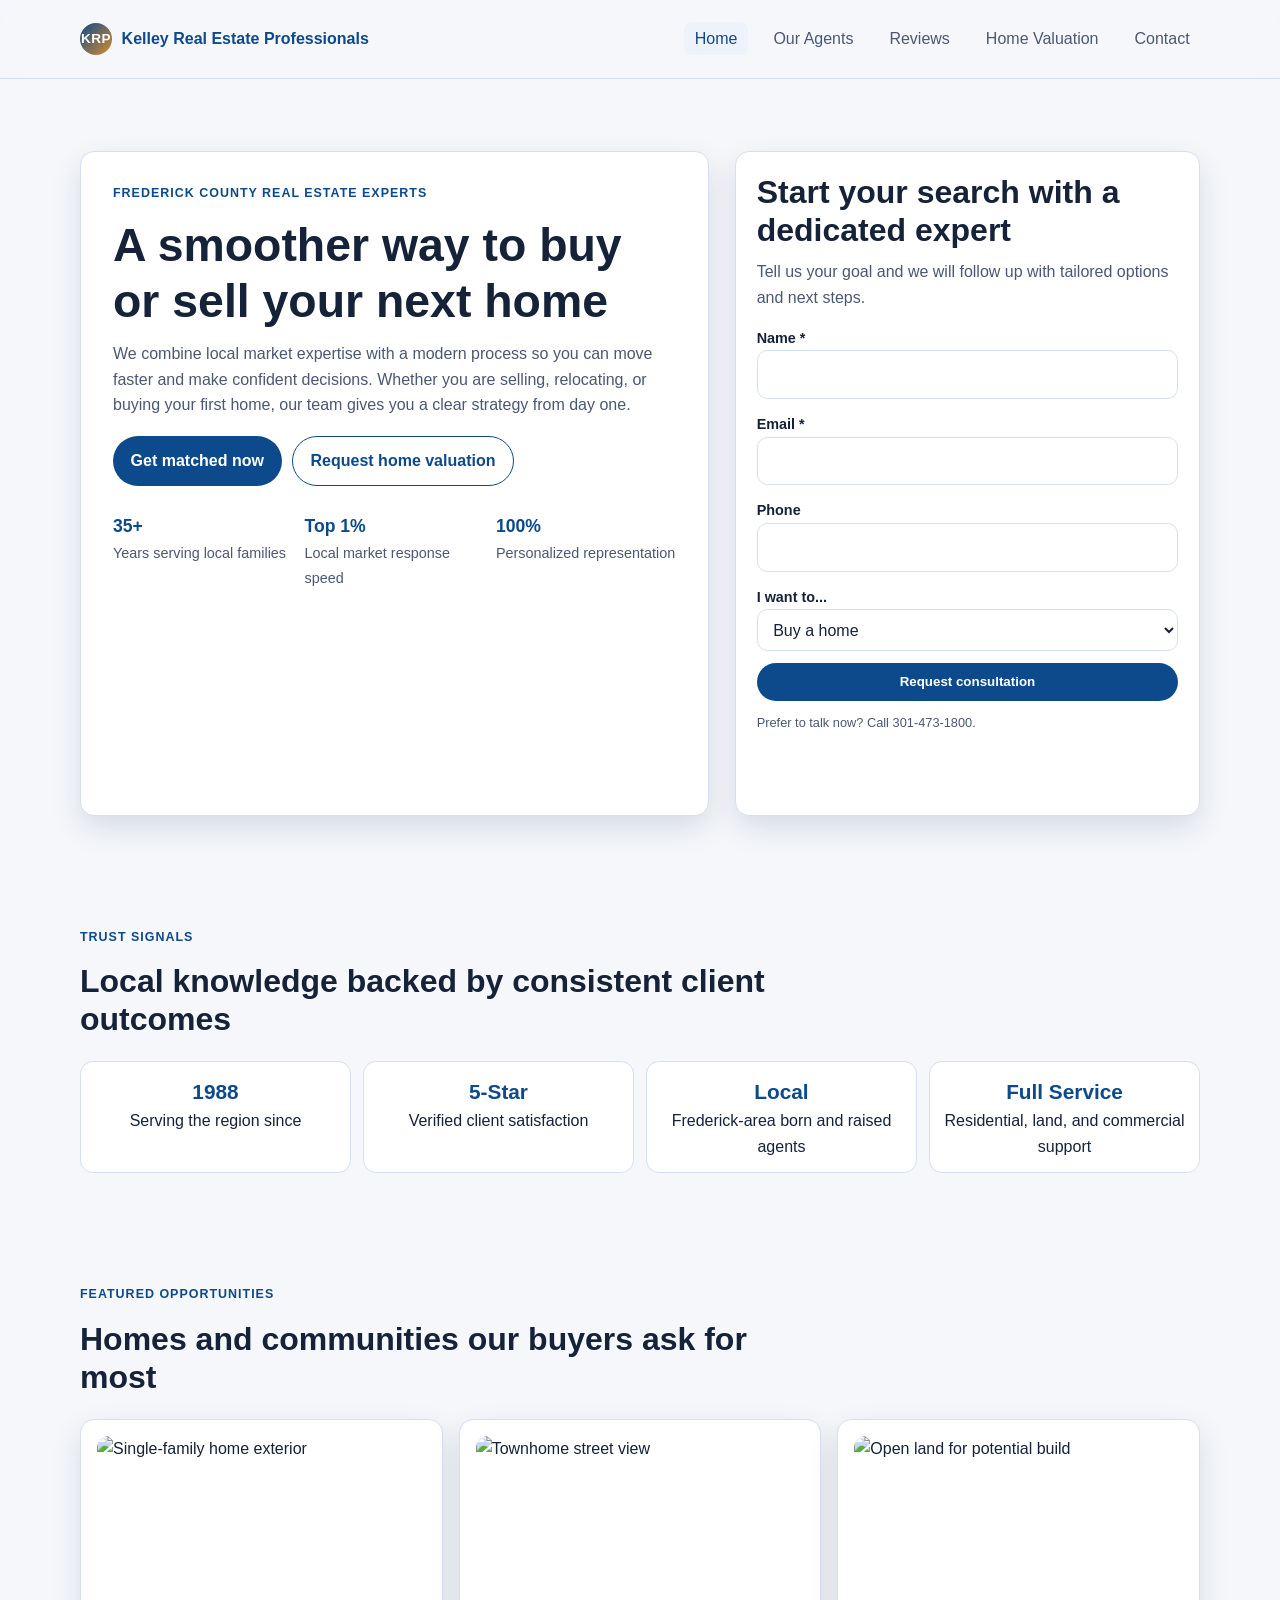
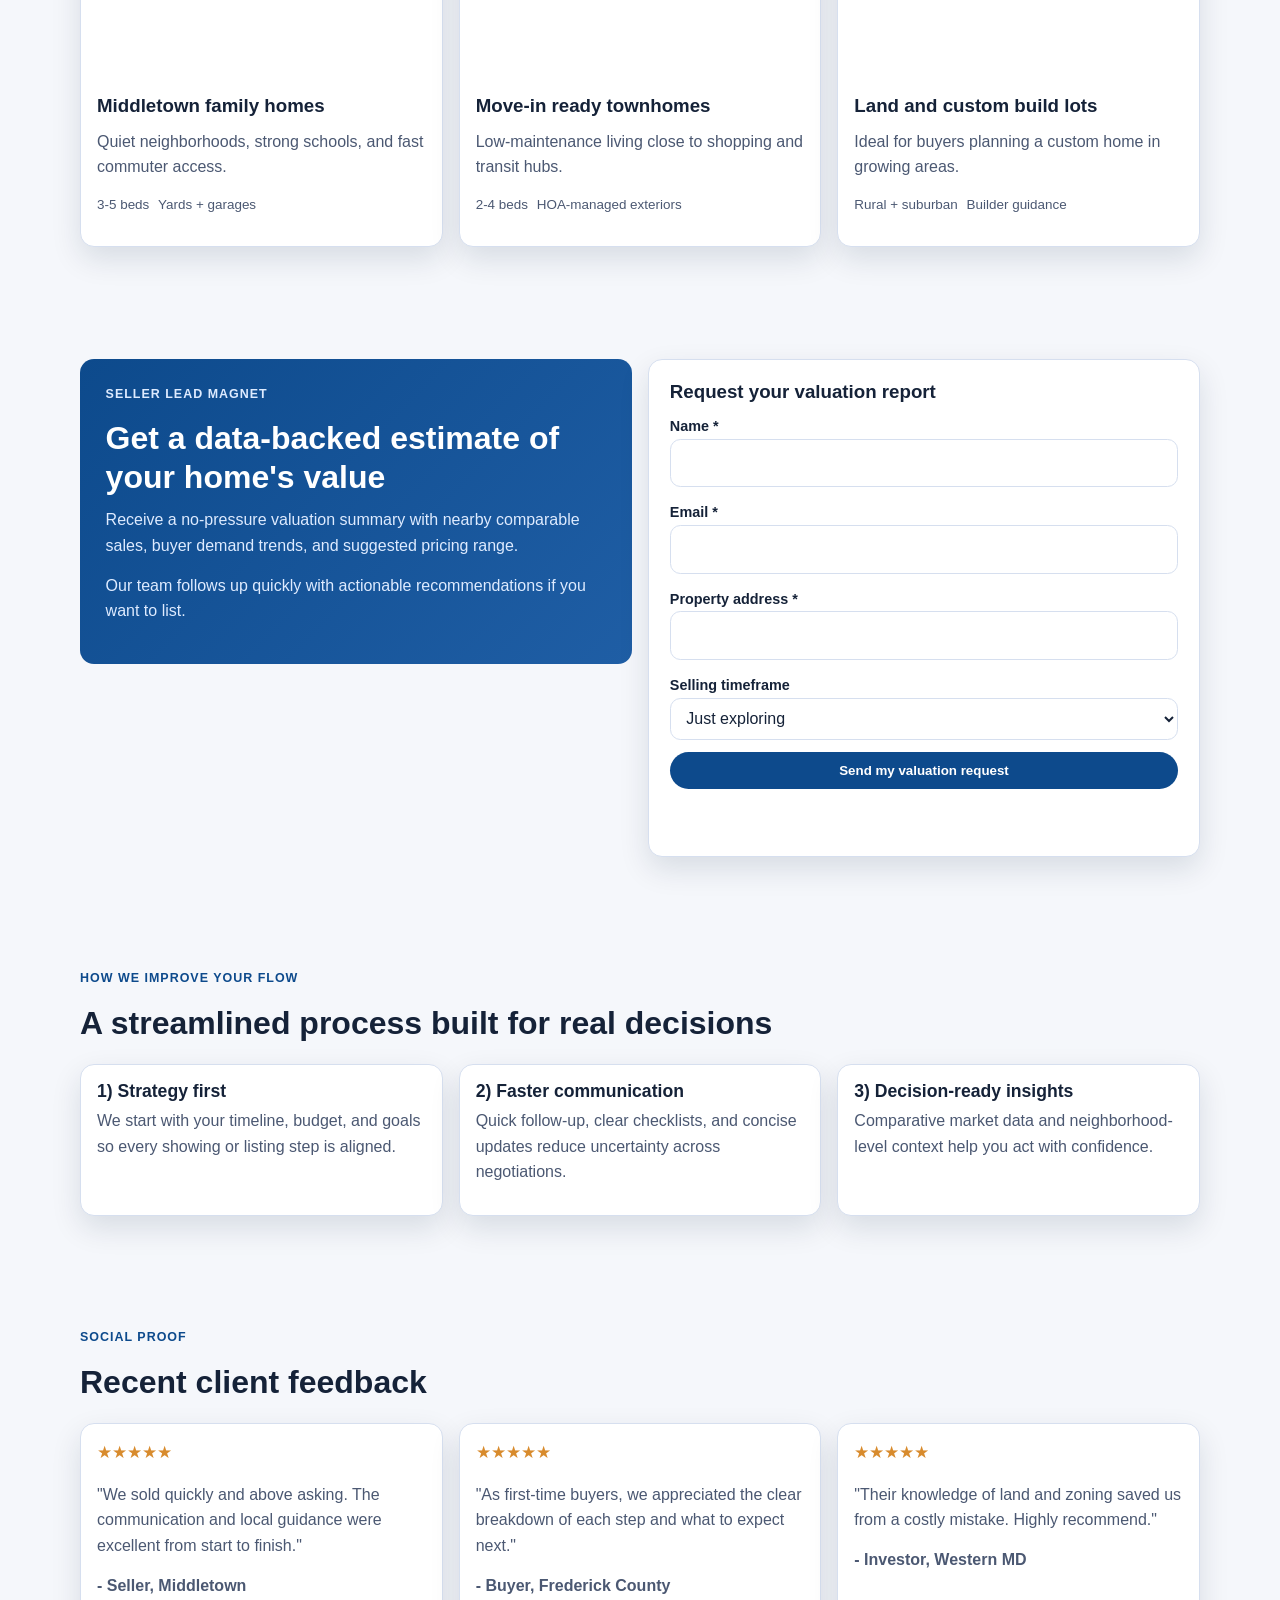
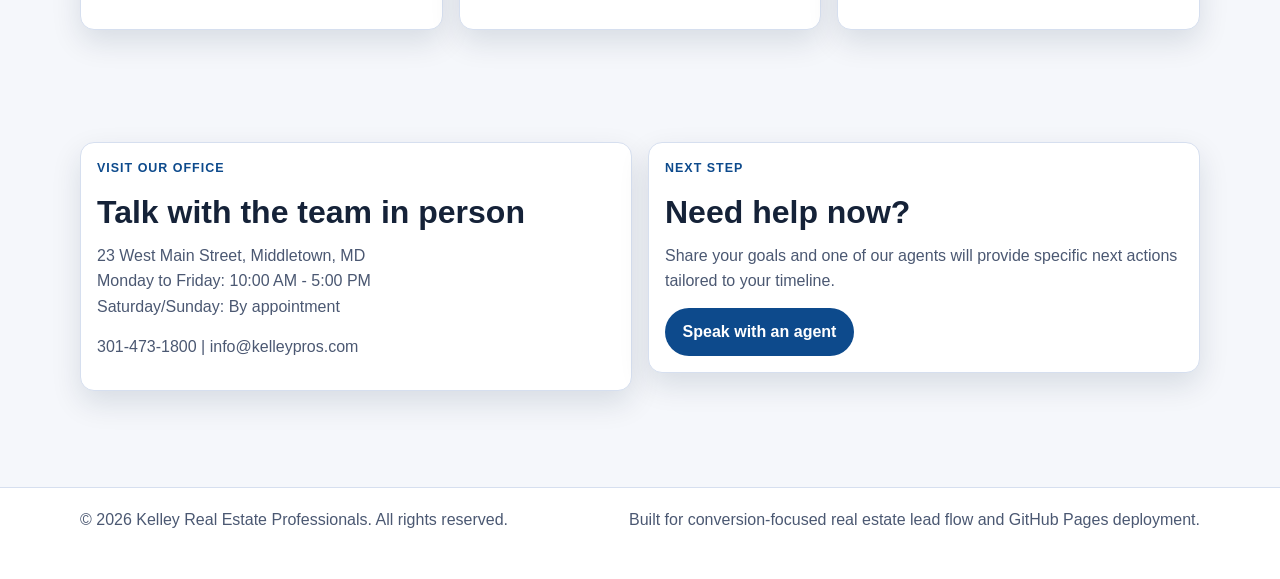
==== commit 041d2073: "Modernize site UX and add GitHub Pages deployment Co-authored-by: johnfiron <johnfiron@users.noreply" ====
--- a/home.html
+++ b/home.html
@@ -1,306 +1,12 @@
-<!DOCTYPE html><html lang="en-US"><head><meta charSet="utf-8"/><meta http-equiv="X-UA-Compatible" content="IE=edge"/><meta name="viewport" content="width=device-width, initial-scale=1"/><title>Kelley Real Estate Professionals</title><meta name="author" content="Kelley Real Estate Professionals"/><meta name="generator" content="Starfield Technologies; Go Daddy Website Builder 8.0.0000"/><link rel="manifest" href="/manifest.webmanifest"/><link rel="apple-touch-icon" sizes="57x57" href="//img1.wsimg.com/isteam/ip/d543ff24-db77-4093-8674-79af28aec77c/upload_baecf7fd178106c78df2197098808842.png/:/rs=w:57,h:57,m"/><link rel="apple-touch-icon" sizes="60x60" href="//img1.wsimg.com/isteam/ip/d543ff24-db77-4093-8674-79af28aec77c/upload_baecf7fd178106c78df2197098808842.png/:/rs=w:60,h:60,m"/><link rel="apple-touch-icon" sizes="72x72" href="//img1.wsimg.com/isteam/ip/d543ff24-db77-4093-8674-79af28aec77c/upload_baecf7fd178106c78df2197098808842.png/:/rs=w:72,h:72,m"/><link rel="apple-touch-icon" sizes="114x114" href="//img1.wsimg.com/isteam/ip/d543ff24-db77-4093-8674-79af28aec77c/upload_baecf7fd178106c78df2197098808842.png/:/rs=w:114,h:114,m"/><link rel="apple-touch-icon" sizes="120x120" href="//img1.wsimg.com/isteam/ip/d543ff24-db77-4093-8674-79af28aec77c/upload_baecf7fd178106c78df2197098808842.png/:/rs=w:120,h:120,m"/><link rel="apple-touch-icon" sizes="144x144" href="//img1.wsimg.com/isteam/ip/d543ff24-db77-4093-8674-79af28aec77c/upload_baecf7fd178106c78df2197098808842.png/:/rs=w:144,h:144,m"/><link rel="apple-touch-icon" sizes="152x152" href="//img1.wsimg.com/isteam/ip/d543ff24-db77-4093-8674-79af28aec77c/upload_baecf7fd178106c78df2197098808842.png/:/rs=w:152,h:152,m"/><link rel="apple-touch-icon" sizes="180x180" href="//img1.wsimg.com/isteam/ip/d543ff24-db77-4093-8674-79af28aec77c/upload_baecf7fd178106c78df2197098808842.png/:/rs=w:180,h:180,m"/><meta property="og:url" content="https://kelleypros.com/"/>
-<meta property="og:site_name" content="Kelley Real Estate Professionals"/>
-<meta property="og:title" content="Kelley Real Estate Professionals"/>
-<meta property="og:type" content="website"/>
-<meta property="og:image" content="https://img1.wsimg.com/isteam/ip/d543ff24-db77-4093-8674-79af28aec77c/Lupcho.jpg"/>
-<meta property="og:locale" content="en_US"/>
-<meta name="twitter:card" content="summary"/>
-<meta name="twitter:title" content="Kelley Real Estate Professionals"/>
-<meta name="twitter:description" content="Discover Your Perfect Home"/>
-<meta name="twitter:image" content="https://img1.wsimg.com/isteam/ip/d543ff24-db77-4093-8674-79af28aec77c/Lupcho.jpg"/>
-<meta name="twitter:image:alt" content="Kelley Real Estate Professionals"/>
-<meta name="theme-color" content="#cfd1cf"/><style data-inline-fonts>/* vietnamese */
-@font-face {
-  font-family: 'Muli';
-  font-style: normal;
-  font-weight: 400;
-  font-display: swap;
-  src: url(https://img1.wsimg.com/gfonts/s/muli/v34/7Aulp_0qiz-aVz7u3PJLcUMYOFnOkEk40eiNxw.woff2) format('woff2');
-  unicode-range: U+0102-0103, U+0110-0111, U+0128-0129, U+0168-0169, U+01A0-01A1, U+01AF-01B0, U+0300-0301, U+0303-0304, U+0308-0309, U+0323, U+0329, U+1EA0-1EF9, U+20AB;
-}
-/* latin-ext */
-@font-face {
-  font-family: 'Muli';
-  font-style: normal;
-  font-weight: 400;
-  font-display: swap;
-  src: url(https://img1.wsimg.com/gfonts/s/muli/v34/7Aulp_0qiz-aVz7u3PJLcUMYOFnOkEk50eiNxw.woff2) format('woff2');
-  unicode-range: U+0100-02BA, U+02BD-02C5, U+02C7-02CC, U+02CE-02D7, U+02DD-02FF, U+0304, U+0308, U+0329, U+1D00-1DBF, U+1E00-1E9F, U+1EF2-1EFF, U+2020, U+20A0-20AB, U+20AD-20C0, U+2113, U+2C60-2C7F, U+A720-A7FF;
-}
-/* latin */
-@font-face {
-  font-family: 'Muli';
-  font-style: normal;
-  font-weight: 400;
-  font-display: swap;
-  src: url(https://img1.wsimg.com/gfonts/s/muli/v34/7Aulp_0qiz-aVz7u3PJLcUMYOFnOkEk30eg.woff2) format('woff2');
-  unicode-range: U+0000-00FF, U+0131, U+0152-0153, U+02BB-02BC, U+02C6, U+02DA, U+02DC, U+0304, U+0308, U+0329, U+2000-206F, U+20AC, U+2122, U+2191, U+2193, U+2212, U+2215, U+FEFF, U+FFFD;
-}
-
-/* vietnamese */
-@font-face {
-  font-family: 'Quicksand';
-  font-style: normal;
-  font-weight: 400;
-  font-display: swap;
-  src: url(https://img1.wsimg.com/gfonts/s/quicksand/v37/6xKtdSZaM9iE8KbpRA_hJFQNcOM.woff2) format('woff2');
-  unicode-range: U+0102-0103, U+0110-0111, U+0128-0129, U+0168-0169, U+01A0-01A1, U+01AF-01B0, U+0300-0301, U+0303-0304, U+0308-0309, U+0323, U+0329, U+1EA0-1EF9, U+20AB;
-}
-/* latin-ext */
-@font-face {
-  font-family: 'Quicksand';
-  font-style: normal;
-  font-weight: 400;
-  font-display: swap;
-  src: url(https://img1.wsimg.com/gfonts/s/quicksand/v37/6xKtdSZaM9iE8KbpRA_hJVQNcOM.woff2) format('woff2');
-  unicode-range: U+0100-02BA, U+02BD-02C5, U+02C7-02CC, U+02CE-02D7, U+02DD-02FF, U+0304, U+0308, U+0329, U+1D00-1DBF, U+1E00-1E9F, U+1EF2-1EFF, U+2020, U+20A0-20AB, U+20AD-20C0, U+2113, U+2C60-2C7F, U+A720-A7FF;
-}
-/* latin */
-@font-face {
-  font-family: 'Quicksand';
-  font-style: normal;
-  font-weight: 400;
-  font-display: swap;
-  src: url(https://img1.wsimg.com/gfonts/s/quicksand/v37/6xKtdSZaM9iE8KbpRA_hK1QN.woff2) format('woff2');
-  unicode-range: U+0000-00FF, U+0131, U+0152-0153, U+02BB-02BC, U+02C6, U+02DA, U+02DC, U+0304, U+0308, U+0329, U+2000-206F, U+20AC, U+2122, U+2191, U+2193, U+2212, U+2215, U+FEFF, U+FFFD;
-}
-/* vietnamese */
-@font-face {
-  font-family: 'Quicksand';
-  font-style: normal;
-  font-weight: 700;
-  font-display: swap;
-  src: url(https://img1.wsimg.com/gfonts/s/quicksand/v37/6xKtdSZaM9iE8KbpRA_hJFQNcOM.woff2) format('woff2');
-  unicode-range: U+0102-0103, U+0110-0111, U+0128-0129, U+0168-0169, U+01A0-01A1, U+01AF-01B0, U+0300-0301, U+0303-0304, U+0308-0309, U+0323, U+0329, U+1EA0-1EF9, U+20AB;
-}
-/* latin-ext */
-@font-face {
-  font-family: 'Quicksand';
-  font-style: normal;
-  font-weight: 700;
-  font-display: swap;
-  src: url(https://img1.wsimg.com/gfonts/s/quicksand/v37/6xKtdSZaM9iE8KbpRA_hJVQNcOM.woff2) format('woff2');
-  unicode-range: U+0100-02BA, U+02BD-02C5, U+02C7-02CC, U+02CE-02D7, U+02DD-02FF, U+0304, U+0308, U+0329, U+1D00-1DBF, U+1E00-1E9F, U+1EF2-1EFF, U+2020, U+20A0-20AB, U+20AD-20C0, U+2113, U+2C60-2C7F, U+A720-A7FF;
-}
-/* latin */
-@font-face {
-  font-family: 'Quicksand';
-  font-style: normal;
-  font-weight: 700;
-  font-display: swap;
-  src: url(https://img1.wsimg.com/gfonts/s/quicksand/v37/6xKtdSZaM9iE8KbpRA_hK1QN.woff2) format('woff2');
-  unicode-range: U+0000-00FF, U+0131, U+0152-0153, U+02BB-02BC, U+02C6, U+02DA, U+02DC, U+0304, U+0308, U+0329, U+2000-206F, U+20AC, U+2122, U+2191, U+2193, U+2212, U+2215, U+FEFF, U+FFFD;
-}
-</style><style>.x{-ms-text-size-adjust:100%;-webkit-text-size-adjust:100%;-webkit-tap-highlight-color:rgba(0,0,0,0);margin:0;box-sizing:border-box}.x *,.x :after,.x :before{box-sizing:inherit}.x-el a[href^="mailto:"]:not(.x-el),.x-el a[href^="tel:"]:not(.x-el){color:inherit;font-size:inherit;text-decoration:inherit}.x-el-article,.x-el-aside,.x-el-details,.x-el-figcaption,.x-el-figure,.x-el-footer,.x-el-header,.x-el-hgroup,.x-el-main,.x-el-menu,.x-el-nav,.x-el-section,.x-el-summary{display:block}.x-el-audio,.x-el-canvas,.x-el-progress,.x-el-video{display:inline-block;vertical-align:baseline}.x-el-audio:not([controls]){display:none;height:0}.x-el-template{display:none}.x-el-a{background-color:transparent;color:inherit}.x-el-a:active,.x-el-a:hover{outline:0}.x-el-abbr[title]{border-bottom:1px dotted}.x-el-b,.x-el-strong{font-weight:700}.x-el-dfn{font-style:italic}.x-el-mark{background:#ff0;color:#000}.x-el-small{font-size:80%}.x-el-sub,.x-el-sup{font-size:75%;line-height:0;position:relative;vertical-align:baseline}.x-el-sup{top:-.5em}.x-el-sub{bottom:-.25em}.x-el-img{vertical-align:middle;border:0}.x-el-svg:not(:root){overflow:hidden}.x-el-figure{margin:0}.x-el-hr{box-sizing:content-box;height:0}.x-el-pre{overflow:auto}.x-el-code,.x-el-kbd,.x-el-pre,.x-el-samp{font-family:monospace,monospace;font-size:1em}.x-el-button,.x-el-input,.x-el-optgroup,.x-el-select,.x-el-textarea{color:inherit;font:inherit;margin:0}.x-el-button{overflow:visible}.x-el-button,.x-el-select{text-transform:none}.x-el-button,.x-el-input[type=button],.x-el-input[type=reset],.x-el-input[type=submit]{-webkit-appearance:button;cursor:pointer}.x-el-button[disabled],.x-el-input[disabled]{cursor:default}.x-el-button::-moz-focus-inner,.x-el-input::-moz-focus-inner{border:0;padding:0}.x-el-input{line-height:normal}.x-el-input[type=checkbox],.x-el-input[type=radio]{box-sizing:border-box;padding:0}.x-el-input[type=number]::-webkit-inner-spin-button,.x-el-input[type=number]::-webkit-outer-spin-button{height:auto}.x-el-input[type=search]{-webkit-appearance:textfield;box-sizing:content-box}.x-el-input[type=search]::-webkit-search-cancel-button,.x-el-input[type=search]::-webkit-search-decoration{-webkit-appearance:none}.x-el-textarea{border:0}.x-el-fieldset{border:1px solid silver;margin:0 2px;padding:.35em .625em .75em}.x-el-legend{border:0;padding:0}.x-el-textarea{overflow:auto}.x-el-optgroup{font-weight:700}.x-el-table{border-collapse:collapse;border-spacing:0}.x-el-td,.x-el-th{padding:0}.x{-webkit-font-smoothing:antialiased}.x-el-hr{border:0}.x-el-fieldset,.x-el-input,.x-el-select,.x-el-textarea{margin-top:0;margin-bottom:0}.x-el-fieldset,.x-el-input[type=email],.x-el-input[type=text],.x-el-textarea{width:100%}.x-el-input,.x-el-label{vertical-align:middle}.x-el-input{border-style:none;padding:.5em}.x-el-select:not([multiple]){vertical-align:middle}.x-el-textarea{line-height:1.75;padding:.5em}.x-el.d-none{display:none!important}.sideline-footer{margin-top:auto}.disable-scroll{touch-action:none;overflow:hidden;position:fixed;max-width:100vw}@keyframes loaderscale{0%{transform:scale(1);opacity:1}45%{transform:scale(.1);opacity:.7}80%{transform:scale(1);opacity:1}}.x-loader svg{display:inline-block}.x-loader svg:first-child{animation:loaderscale .75s cubic-bezier(.2,.68,.18,1.08) -.24s infinite}.x-loader svg:nth-child(2){animation:loaderscale .75s cubic-bezier(.2,.68,.18,1.08) -.12s infinite}.x-loader svg:nth-child(3){animation:loaderscale .75s cubic-bezier(.2,.68,.18,1.08) 0s infinite}.x-icon>svg{transition:transform .33s ease-in-out}.x-icon>svg.rotate-90{transform:rotate(-90deg)}.x-icon>svg.rotate90{transform:rotate(90deg)}.x-icon>svg.rotate-180{transform:rotate(-180deg)}.x-icon>svg.rotate180{transform:rotate(180deg)}.x-rt ol,.x-rt ul{text-align:left}.x-rt p{margin:0}.mte-inline-block{display:inline-block}@media only screen and (min-device-width:1025px){:root select,_::-webkit-full-page-media,_:future{font-family:sans-serif!important}}
-
-</style>
-<style>/*
-Copyright 2016 The Muli Project Authors (contact@sansoxygen.com)
-
-This Font Software is licensed under the SIL Open Font License, Version 1.1.
-This license is copied below, and is also available with a FAQ at: http://scripts.sil.org/OFL
-
-—————————————————————————————-
-SIL OPEN FONT LICENSE Version 1.1 - 26 February 2007
-—————————————————————————————-
-*/
-
-/*
-Copyright 2011 The Quicksand Project Authors (https://github.com/andrew-paglinawan/QuicksandFamily), with Reserved Font Name Quicksand.
-
-This Font Software is licensed under the SIL Open Font License, Version 1.1.
-This license is copied below, and is also available with a FAQ at: http://scripts.sil.org/OFL
-
-—————————————————————————————-
-SIL OPEN FONT LICENSE Version 1.1 - 26 February 2007
-—————————————————————————————-
-*/
-</style>
-<style data-glamor="cxs-default-sheet">.x .c1-1{letter-spacing:normal}.x .c1-2{text-transform:none}.x .c1-3{background-color:rgb(255, 255, 255)}.x .c1-4{width:100%}.x .c1-5 > div{position:relative}.x .c1-6 > div{overflow:hidden}.x .c1-7 > div{margin-top:auto}.x .c1-8 > div{margin-right:auto}.x .c1-9 > div{margin-bottom:auto}.x .c1-a > div{margin-left:auto}.x .c1-b{font-family:Quicksand, sans-serif}.x .c1-c{font-size:16px}.x .c1-h{padding-top:40px}.x .c1-i{padding-bottom:40px}.x .c1-j{padding:0px !important}.x .c1-k:before{content:""}.x .c1-l:before{display:table}.x .c1-m:before{clear:both}.x .c1-n:after{content:""}.x .c1-o:after{display:table}.x .c1-p:after{clear:both}.x .c1-s{position:relative}.x .c1-t{margin-bottom:32px}.x .c1-u{padding-top:24px}.x .c1-v{padding-bottom:4px}.x .c1-w{margin-top:4px}.x .c1-11{margin-left:auto}.x .c1-12{margin-right:auto}.x .c1-13{padding-left:24px}.x .c1-14{padding-right:24px}.x .c1-15{max-width:100%}.x .c1-16{padding-top:0px !important}.x .c1-17{padding-bottom:0px !important}.x .c1-1c{display:flex}.x .c1-1d{box-sizing:border-box}.x .c1-1e{flex-direction:row}.x .c1-1f{flex-wrap:wrap}.x .c1-1g{margin-top:0}.x .c1-1h{margin-right:-12px}.x .c1-1i{margin-bottom:0}.x .c1-1j{margin-left:-12px}.x .c1-1k{align-items:center}.x .c1-1l{justify-content:flex-start}.x .c1-1m cell{flex-basis:auto}.x .c1-1n cell{flex-grow:0}.x .c1-1s{flex-grow:0}.x .c1-1t{flex-shrink:1}.x .c1-1u{flex-basis:auto}.x .c1-1v{padding-top:0}.x .c1-1w{padding-right:12px}.x .c1-1x{padding-bottom:0}.x .c1-1y{padding-left:12px}.x .c1-23{letter-spacing:inherit}.x .c1-24{text-transform:inherit}.x .c1-25{text-decoration:none}.x .c1-26{word-wrap:break-word}.x .c1-27{overflow-wrap:break-word}.x .c1-28{cursor:pointer}.x .c1-29{border-top:0px}.x .c1-2a{border-right:0px}.x .c1-2b{border-bottom:0px}.x .c1-2c{border-left:0px}.x .c1-2d{color:rgb(27, 27, 27)}.x .c1-2e{font-weight:inherit}.x .c1-2f:hover{color:rgb(114, 120, 114)}.x .c1-2g:active{color:rgb(48, 48, 48)}.x .c1-2h{color:inherit}.x .c1-2i{display:inline-block}.x .c1-2j{vertical-align:top}.x .c1-2k{padding-top:6px}.x .c1-2l{padding-right:6px}.x .c1-2m{padding-bottom:6px}.x .c1-2n{padding-left:6px}.x .c1-2o{display:none}.x .c1-2p{padding-top:16px}.x .c1-2r{padding-top:4px}.x .c1-2s{justify-content:center}.x .c1-2t{flex-wrap:nowrap}.x .c1-2u{flex-grow:1}.x .c1-2v{max-width:none}.x .c1-2w{line-height:24px}.x .c1-2x{margin-left:0}.x .c1-2y{margin-right:0}.x .c1-2z{-webkit-margin-before:0}.x .c1-30{-webkit-margin-after:0}.x .c1-31{-webkit-padding-start:0}.x .c1-32{padding-right:0}.x .c1-33{padding-left:0}.x .c1-34{color:rgb(94, 94, 94)}.x .c1-35{margin-bottom:none}.x .c1-36{list-style:none}.x .c1-37{padding-left:32px}.x .c1-38{white-space:nowrap}.x .c1-39{visibility:hidden}.x .c1-3a:first-child{margin-left:0}.x .c1-3b:first-child{padding-left:0}.x .c1-3c{letter-spacing:0.143em}.x .c1-3d{text-transform:uppercase}.x .c1-3e{display:block}.x .c1-3f{border-top:2px solid}.x .c1-3g{border-color:rgb(27, 27, 27)}.x .c1-3h{padding-top:11px}.x .c1-3i{margin-top:-13px}.x .c1-3j{font-size:14px}.x .c1-3k{font-weight:700}.x .c1-3l:hover{color:rgb(70, 71, 70)}.x .c1-3m:active{color:rgb(114, 120, 114)}.x .c1-3r{font-weight:400}.x .c1-3s{transition:transform .33s ease-in-out}.x .c1-3t{transform:rotate(0deg)}.x .c1-3u{vertical-align:middle}.x .c1-3v{border-radius:4px}.x .c1-3w{box-shadow:0 3px 6px 3px rgba(0,0,0,0.24)}.x .c1-3x{padding-bottom:16px}.x .c1-3y{padding-left:16px}.x .c1-3z{padding-right:16px}.x .c1-40{position:absolute}.x .c1-41{top:32px}.x .c1-42{max-height:45vh}.x .c1-43{overflow-y:auto}.x .c1-44{z-index:1003}.x .c1-47{text-align:left}.x .c1-48:last-child{margin-bottom:0}.x .c1-49{margin-left:-6px}.x .c1-4a{margin-right:-6px}.x .c1-4b{margin-top:-6px}.x .c1-4c{margin-bottom:-6px}.x .c1-4d{right:0px}.x .c1-4e{margin-top:8px}.x .c1-4f{margin-bottom:8px}.x .c1-4g{line-height:1.5}.x .c1-4h{cursor:default}.x .c1-4i{margin-left:24px}.x .c1-4j{justify-content:flex-end}.x .c1-4k{max-width:30%}.x .c1-4l{background-color:rgb(22, 22, 22)}.x .c1-4m{position:fixed}.x .c1-4n{top:0px}.x .c1-4o{height:100%}.x .c1-4p{z-index:10002}.x .c1-4q{padding-top:56px}.x .c1-4r{-webkit-overflow-scrolling:touch}.x .c1-4s{transform:translateX(-249vw)}.x .c1-4t{overscroll-behavior:contain}.x .c1-4u{box-shadow:0 2px 6px 0px rgba(0,0,0,0.2)}.x .c1-4v{transition:transform .3s ease-in-out}.x .c1-4w{overflow:hidden}.x .c1-4x{flex-direction:column}.x .c1-4y{color:rgb(247, 247, 247)}.x .c1-4z{line-height:1.3em}.x .c1-50{font-style:normal}.x .c1-51{top:15px}.x .c1-52{right:15px}.x .c1-53{font-size:28px}.x .c1-54:hover{color:rgb(207, 209, 207)}.x .c1-59{overflow-x:hidden}.x .c1-5a{overscroll-behavior:none}.x .c1-5b{color:rgb(164, 164, 164)}.x .c1-5c{border-color:rgba(76, 76, 76, 0.5)}.x .c1-5d{border-bottom-width:1px}.x .c1-5e{border-bottom-style:solid}.x .c1-5f:last-child{border-bottom:0}.x .c1-5g{min-width:200px}.x .c1-5h{justify-content:space-between}.x .c1-5i{font-size:22px}.x .c1-5j:active{color:rgb(207, 209, 207)}.x .c1-5p{margin-left:8px}.x .c1-5q{flex-shrink:0}.x .c1-5r{pointer-events:none}.x .c1-5s{border-bottom-width:0}.x .c1-5t:last-child{padding-bottom:24px}.x .c1-5u{padding-top:8px}.x .c1-5v{padding-bottom:8px}.x .c1-5w{padding-left:40px}.x .c1-5x{margin-top:16px}.x .c1-60{text-align:center}.x .c1-61{background-color:rgb(207, 209, 207)}.x .c1-66{flex-basis:100%}.x .c1-6h > :not(:last-child){margin-bottom:16px}.x .c1-6j{font-family:'Muli', sans-serif}.x .c1-6m{display:inline}.x .c1-6n{width:auto}.x .c1-6o{color:rgb(22, 22, 22)}.x .c1-6p:hover{color:rgb(64, 64, 64)}.x .c1-6q:active{color:rgb(13, 13, 13)}.x .c1-6r{[object -object]:0px}.x .c1-6t{aspect-ratio:1 / 1}.x .c1-6u{object-fit:contain}.x .c1-6v{height:80px}.x .c1-6w{background-color:transparent}.x .c1-6x{transition:max-height .5s}.x .c1-6y{max-height:200px}.x .c1-6z{border-radius:0px}.x .c1-7i{width:inherit}.x .c1-7j{line-height:1.2}.x .c1-7k{line-height:1.25}.x .c1-7l{white-space:pre-line}.x .c1-7m{color:rgb(0, 0, 0)}.x .c1-7n{word-wrap:normal !important}.x .c1-7o{overflow-wrap:normal !important}.x .c1-7p{overflow:visible}.x .c1-7q{left:0px}.x .c1-7r{font-size:12px}.x .c1-7y{aspect-ratio:1.5911330049261083 / 1}.x .c1-82{line-height:1.4}.x .c1-83{margin-bottom:40px}.x .c1-85{font-size:unset}.x .c1-86{font-family:unset}.x .c1-87{letter-spacing:unset}.x .c1-88{text-transform:unset}.x .c1-89{border-color:rgb(22, 22, 22)}.x .c1-8a{border-bottom-width:2px}.x .c1-8b{border-style:solid}.x .c1-8c{width:90px}.x .c1-8d{margin-bottom:-24px}.x .c1-8f{padding-bottom:48px}.x .c1-8h{align-self:flex-start}.x .c1-8k{margin-bottom:24px}.x .c1-8l{aspect-ratio:1}.x .c1-8m{order:-1}.x .c1-8n{z-index:1}.x .c1-8o{border-radius:50%}.x .c1-8p > *{max-width:100%}.x .c1-8q{align-items:flex-start}.x .c1-8r > :nth-child(n){margin-bottom:24px}.x .c1-8s  > :last-child{margin-bottom:0 !important}.x .c1-8v{text-wrap:pretty}.x .c1-8w > p > ol{text-align:left}.x .c1-8x > p > ol{display:block}.x .c1-8y > p > ol{padding-left:1.3em}.x .c1-8z > p > ol{margin-left:16px}.x .c1-90 > p > ol{margin-right:16px}.x .c1-91 > p > ol{margin-top:auto}.x .c1-92 > p > ol{margin-bottom:auto}.x .c1-93 > p > ol{text-wrap:pretty}.x .c1-94 > p > ul{text-align:left}.x .c1-95 > p > ul{display:block}.x .c1-96 > p > ul{padding-left:1.3em}.x .c1-97 > p > ul{margin-left:16px}.x .c1-98 > p > ul{margin-right:16px}.x .c1-99 > p > ul{margin-top:auto}.x .c1-9a > p > ul{margin-bottom:auto}.x .c1-9b > p > ul{text-wrap:pretty}.x .c1-9c > ul{text-align:left}.x .c1-9d > ul{display:block}.x .c1-9e > ul{padding-left:1.3em}.x .c1-9f > ul{margin-left:16px}.x .c1-9g > ul{margin-right:16px}.x .c1-9h > ul{margin-top:auto}.x .c1-9i > ul{margin-bottom:auto}.x .c1-9j > ul{text-wrap:pretty}.x .c1-9k > ol{text-align:left}.x .c1-9l > ol{display:block}.x .c1-9m > ol{padding-left:1.3em}.x .c1-9n > ol{margin-left:16px}.x .c1-9o > ol{margin-right:16px}.x .c1-9p > ol{margin-top:auto}.x .c1-9q > ol{margin-bottom:auto}.x .c1-9r > ol{text-wrap:pretty}.x .c1-9s{font-size:inherit !important}.x .c1-9t{line-height:inherit}.x .c1-9u{font-style:italic}.x .c1-9v{text-decoration:line-through}.x .c1-9w{text-decoration:underline}.x .c1-9x{padding-bottom:24px}.x .c1-9y{color:white}.x .c1-9z{height:70px}.x .c1-a0{width:50px}.x .c1-a1{background:rgba(0, 0, 0, 0.5)}.x .c1-a2{outline:none}.x .c1-a3{right:0px}.x .c1-a4{opacity:0}.x .c1-a5{transition:opacity 0.5s}.x .c1-a6:hover{opacity:1}.x .c1-a7{color:rgb(255, 255, 255)}.x .c1-a8{transform:translateY(-50%)}.x .c1-a9{background-color:rgba(22, 22, 22, 0.5)}.x .c1-aa{margin-top:300px}.x .c1-ab:hover{background-color:rgba(22, 22, 22, 0.5)}.x .c1-ac:active{background-color:rgba(22, 22, 22, 0.5)}.x .c1-ag{flex-basis:0%}.x .c1-an{border-color:rgb(226, 226, 226)}.x .c1-ao{border-top-width:1px}.x .c1-ap{border-right-width:1px}.x .c1-aq{border-bottom-width:1px}.x .c1-ar{border-left-width:1px}.x .c1-as{padding-top:23px}.x .c1-at{color:rgb(71, 71, 71)}.x .c1-au::placeholder{color:inherit}.x .c1-av:focus{outline:none}.x .c1-aw:focus{box-shadow:inset 0 0 0 1px currentColor}.x .c1-ax:focus + label{font-size:12px}.x .c1-ay:focus + label{top:8px}.x .c1-az:focus + label{color:rgb(114, 120, 114)}.x .c1-b0:not([value=""]) + label{font-size:12px}.x .c1-b1:not([value=""]) + label{top:8px}.x .c1-b2:not([value=""]) + label{color:rgb(114, 120, 114)}.x .c1-b3::-webkit-input-placeholder{color:inherit}.x .c1-b5{top:30%}.x .c1-b6{left:16px}.x .c1-b7{transition:all .15s ease}.x .c1-b8{resize:vertical}.x .c1-b9{margin-bottom:16px}.x .c1-ba > :nth-child(2){margin-left:.25em}.x .c1-bb{color:rgb(114, 120, 114)}.x .c1-bc{color:rgb(89, 89, 89)}.x .c1-bd{transition:all 0.3s}.x .c1-be{border-style:none}.x .c1-bf{display:inline-flex}.x .c1-bg{padding-right:32px}.x .c1-bh{min-height:56px}.x .c1-bi{border-radius:4px}.x .c1-bj{color:rgb(13, 13, 13)}.x .c1-bk{text-shadow:none}.x .c1-bl:hover{background-color:rgb(211, 213, 211)}.x .c1-bo > :last-child{margin-bottom:0}.x .c1-bp{word-break:normal}.x .c1-bq{padding-left:4px}.x .c1-br{padding-top:32px}.x .c1-bs{padding-bottom:32px}.x .c1-bv{flex-grow:3}.x .c1-bz{margin-top:24px}.x .c1-c2{margin-bottom:4px}.x .c1-c3{z-index:10000}.x .c1-c4{height:auto}.x .c1-c5{transition:all 1s ease-in}.x .c1-c6{box-shadow:0 2px 6px 0px rgba(0,0,0,0.3)}.x .c1-c7{contain:content}.x .c1-c8{bottom:-500px}.x .c1-cg{max-height:300px}.x .c1-ch{color:rgb(56, 56, 56)}.x .c1-cj{word-break:break-word}.x .c1-ck{flex-basis:50%}.x .c1-cl{min-height:40px}.x .c1-cm{color:rgb(219, 219, 219)}.x .c1-cn:hover{background-color:rgb(0, 0, 0)}.x .c1-co:nth-child(2){margin-left:24px}.x .c1-cp{right:24px}.x .c1-cq{bottom:24px}.x .c1-cr{z-index:9999}.x .c1-cs{width:65px}.x .c1-ct{height:65px}</style>
-<style data-glamor="cxs-xs-sheet">@media (max-width: 767px){.x .c1-q{padding-top:32px}}@media (max-width: 767px){.x .c1-r{padding-bottom:32px}}@media (max-width: 767px){.x .c1-x{padding-top:24px}}@media (max-width: 767px){.x .c1-62{margin:0 !important}}@media (max-width: 767px){.x .c1-67{display:flex}}@media (max-width: 767px){.x .c1-6i{flex-grow:1}}@media (max-width: 767px){.x .c1-6k{padding-bottom:0px !important}}@media (max-width: 767px){.x .c1-70{max-width:224px}}@media (max-width: 767px){.x .c1-71{display:block}}@media (max-width: 767px){.x .c1-72{max-height:110px}}@media (max-width: 767px){.x .c1-73{margin-top:0}}@media (max-width: 767px){.x .c1-74{margin-right:auto}}@media (max-width: 767px){.x .c1-75{margin-bottom:0}}@media (max-width: 767px){.x .c1-76{margin-left:auto}}@media (max-width: 767px){.x .c1-77{height:176px}}@media (max-width: 767px){.x .c1-78{width:auto}}@media (max-width: 767px){.x .c1-84{margin-bottom:24px}}@media (max-width: 767px){.x .c1-8t > :nth-child(n){margin-bottom:16px}}@media (max-width: 767px){.x .c1-8u  > :last-child{margin-bottom:0 !important}}@media (max-width: 767px){.x .c1-b4{font-size:16px}}@media (max-width: 767px){.x .c1-bt{padding-top:none}}@media (max-width: 767px){.x .c1-bu{padding-bottom:none}}</style>
-<style data-glamor="cxs-sm-sheet">@media (min-width: 768px){.x .c1-d{font-size:16px}}@media (min-width: 768px){.x .c1-y{padding-top:16px}}@media (min-width: 768px){.x .c1-18{width:100%}}@media (min-width: 768px){.x .c1-1o{margin-top:0}}@media (min-width: 768px){.x .c1-1p{margin-right:-24px}}@media (min-width: 768px){.x .c1-1q{margin-bottom:0}}@media (min-width: 768px){.x .c1-1r{margin-left:-24px}}@media (min-width: 768px){.x .c1-1z{padding-top:0}}@media (min-width: 768px){.x .c1-20{padding-right:24px}}@media (min-width: 768px){.x .c1-21{padding-bottom:0}}@media (min-width: 768px){.x .c1-22{padding-left:24px}}@media (min-width: 768px){.x .c1-3n{font-size:14px}}@media (min-width: 768px) and (max-width: 1023px){.x .c1-46{right:0px}}@media (min-width: 768px){.x .c1-55{font-size:30px}}@media (min-width: 768px){.x .c1-5k{font-size:22px}}@media (min-width: 768px){.x .c1-63{margin:0 !important}}@media (min-width: 768px) and (max-width: 1023px){.x .c1-6l{width:100%}}@media (min-width: 768px) and (max-width: 1023px){.x .c1-79{display:block}}@media (min-width: 768px) and (max-width: 1023px){.x .c1-7a{max-height:80px}}@media (min-width: 768px) and (max-width: 1023px){.x .c1-7b{margin-top:0}}@media (min-width: 768px) and (max-width: 1023px){.x .c1-7c{margin-right:auto}}@media (min-width: 768px) and (max-width: 1023px){.x .c1-7d{margin-bottom:0}}@media (min-width: 768px) and (max-width: 1023px){.x .c1-7e{margin-left:auto}}@media (min-width: 768px){.x .c1-7s{font-size:12px}}@media (min-width: 768px){.x .c1-8e{margin-bottom:-48px}}@media (min-width: 768px){.x .c1-8g{padding-bottom:48px}}@media (min-width: 768px){.x .c1-8i{flex-basis:50%}}@media (min-width: 768px){.x .c1-8j{max-width:50%}}@media (min-width: 768px){.x .c1-ah{margin-left:8.333333333333332%}}@media (min-width: 768px){.x .c1-ai{flex-basis:83.33333333333334%}}@media (min-width: 768px){.x .c1-aj{max-width:83.33333333333334%}}@media (min-width: 768px){.x .c1-bn{width:auto}}@media (min-width: 768px){.x .c1-c9{width:400px}}@media (min-width: 768px){.x .c1-ca{max-height:500px}}@media (min-width: 768px){.x .c1-cb{border-radius:7px}}@media (min-width: 768px){.x .c1-cc{margin-top:24px}}@media (min-width: 768px){.x .c1-cd{margin-right:24px}}@media (min-width: 768px){.x .c1-ce{margin-bottom:24px}}@media (min-width: 768px){.x .c1-cf{margin-left:24px}}@media (min-width: 768px){.x .c1-ci{max-height:200px}}</style>
-<style data-glamor="cxs-md-sheet">@media (min-width: 1024px){.x .c1-e{font-size:16px}}@media (min-width: 1024px){.x .c1-z{display:none}}@media (min-width: 1024px){.x .c1-10{padding-top:8px}}@media (min-width: 1024px){.x .c1-19{width:984px}}@media (min-width: 1024px){.x .c1-2q{display:inherit}}@media (min-width: 1024px){.x .c1-3o{font-size:14px}}@media (min-width: 1024px) and (max-width: 1279px){.x .c1-45{right:0px}}@media (min-width: 1024px){.x .c1-56{font-size:30px}}@media (min-width: 1024px){.x .c1-5l{min-width:300px}}@media (min-width: 1024px){.x .c1-5m{font-size:22px}}@media (min-width: 1024px){.x .c1-5y{margin-top:64px}}@media (min-width: 1024px){.x .c1-5z{margin-bottom:24px}}@media (min-width: 1024px){.x .c1-64{width:100%}}@media (min-width: 1024px){.x .c1-65{justify-content:}}@media (min-width: 1024px){.x .c1-68{flex-basis:50%}}@media (min-width: 1024px){.x .c1-69{max-width:40%}}@media (min-width: 1024px){.x .c1-6a{order:0}}@media (min-width: 1024px){.x .c1-6b{margin-bottom:0}}@media (min-width: 1024px){.x .c1-6c{padding-left:40px}}@media (min-width: 1024px){.x .c1-6d{padding-right:40px}}@media (min-width: 1024px){.x .c1-6e{display:flex}}@media (min-width: 1024px){.x .c1-6f{align-items:center}}@media (min-width: 1024px){.x .c1-6g{justify-content:center}}@media (min-width: 1024px){.x .c1-6s{display:inline-block}}@media (min-width: 1024px){.x .c1-7f{height:176px}}@media (min-width: 1024px){.x .c1-7g{width:auto}}@media (min-width: 1024px){.x .c1-7h{max-height:176px}}@media (min-width: 1024px){.x .c1-7t{font-size:12px}}@media (min-width: 1024px){.x .c1-7w{max-width:60%}}@media (min-width: 1024px){.x .c1-7x{display:block}}@media (min-width: 1024px){.x .c1-7z{min-width:350px}}@media (min-width: 1024px){.x .c1-80{height:100%}}@media (min-width: 1024px){.x .c1-81{object-fit:cover}}@media (min-width: 1024px){.x .c1-ad{padding-bottom:8px}}@media (min-width: 1024px){.x .c1-ae{padding-left:4px}}@media (min-width: 1024px){.x .c1-af{padding-right:4px}}@media (min-width: 1024px){.x .c1-ak{margin-left:16.666666666666664%}}@media (min-width: 1024px){.x .c1-al{flex-basis:66.66666666666666%}}@media (min-width: 1024px){.x .c1-am{max-width:66.66666666666666%}}@media (min-width: 1024px){.x .c1-bm:hover{box-shadow:0 10px 10px -10px rgba(0, 0, 0, 0.5)}}@media (min-width: 1024px){.x .c1-bw{flex-basis:0%}}@media (min-width: 1024px){.x .c1-bx{max-width:none}}@media (min-width: 1024px){.x .c1-by{text-align:left}}@media (min-width: 1024px){.x .c1-c0{text-align:right}}@media (min-width: 1024px){.x .c1-c1{margin-top:0}}@media (min-width: 1024px){.x .c1-cu{z-index:9999}}</style>
-<style data-glamor="cxs-lg-sheet">@media (min-width: 1280px){.x .c1-f{font-size:16px}}@media (min-width: 1280px){.x .c1-1a{width:1160px}}@media (min-width: 1280px){.x .c1-3p{font-size:14px}}@media (min-width: 1280px){.x .c1-57{font-size:32px}}@media (min-width: 1280px){.x .c1-5n{font-size:22px}}@media (min-width: 1280px){.x .c1-7u{font-size:12px}}</style>
-<style data-glamor="cxs-xl-sheet">@media (min-width: 1536px){.x .c1-g{font-size:18px}}@media (min-width: 1536px){.x .c1-1b{width:1280px}}@media (min-width: 1536px){.x .c1-3q{font-size:16px}}@media (min-width: 1536px){.x .c1-58{font-size:36px}}@media (min-width: 1536px){.x .c1-5o{font-size:24px}}@media (min-width: 1536px){.x .c1-7v{font-size:14px}}</style>
-<style>@keyframes opacity-bounce { 
-      0% {opacity: 0;transform: translateY(100%); } 
-      60% { transform: translateY(-20%); } 
-      100% { opacity: 1; transform: translateY(0); }
-    }</style>
-<style>.gd-ad-flex-parent {
-          animation-name: opacity-bounce; 
-          animation-duration: 800ms; 
-          animation-delay: 400ms; 
-          animation-fill-mode: forwards; 
-          animation-timing-function: ease; 
-          opacity: 0;</style>
-<style id="carousel-stylesheet">.carousel {
-  text-align: center;
-  position: relative;
-  opacity: 0;
-  margin: 0 auto;
-  transition: opacity 0.5s;
-}
-.carousel .carousel-container-inner {
-  margin: 0 auto;
-  position: relative;
-}
-.carousel .carousel-viewport {
-  overflow: hidden;
-  white-space: nowrap;
-  text-align: left;
-}
-.carousel .carousel-arrow-default {
-  border: 3px solid !important;
-  border-radius: 50%;
-  color: rgba(255, 255, 255, 0.9);
-  height: 32px;
-  width: 32px;
-  font-weight: 900;
-  background: rgba(0, 0, 0, 0.15);
-}
-.carousel .carousel-arrow {
-  position: absolute;
-  z-index: 1;
-  bottom: 23px;
-  padding: 0;
-  cursor: pointer;
-  border: none;
-}
-.carousel .carousel-arrow:focus {
-  outline: none;
-}
-.carousel .carousel-arrow:before {
-  font-size: 19px;
-  display: block;
-  margin-top: -2px;
-}
-.carousel .carousel-arrow:disabled {
-  cursor: not-allowed;
-  opacity: 0.5;
-}
-.carousel .carousel-left-arrow {
-  left: 23px;
-}
-.carousel .carousel-right-arrow {
-  right: 23px;
-}
-.carousel .carousel-left-arrow.carousel-arrow-default:before {
-  content: '<';
-  padding-right: 2px;
-}
-.carousel .carousel-right-arrow.carousel-arrow-default:before {
-  content: '>';
-  padding-left: 2px;
-}
-.carousel .carousel-top-arrow {
-  top: 75px;
-}
-.carousel .carousel-bottom-arrow {
-  bottom: 75px;
-}
-.carousel .carousel-top-arrow.carousel-arrow-default:before {
-  content: '\1431';
-  padding-bottom: 2px;
-}
-.carousel .carousel-bottom-arrow.carousel-arrow-default:before {
-  content: '\142F';
-  padding-top: 2px;
-}
-.carousel .carousel-track {
-  list-style: none;
-  padding: 0;
-  margin: 0;
-  touch-action: pan-y pinch-zoom;
-}
-.carousel .carousel-track .carousel-slide {
-  display: inline-block;
-  opacity: 0.7;
-  transition: opacity 0.5s ease-in-out;
-}
-.carousel .carousel-track .carousel-slide > * {
-  display: block;
-  white-space: normal;
-}
-.carousel .carousel-track .carousel-slide.carousel-slide-loading {
-  background: rgba(204, 204, 204, 0.7);
-}
-.carousel .carousel-track .carousel-slide.carousel-slide-fade {
-  position: absolute;
-  left: 50%;
-  transform: translateX(-50%);
-  opacity: 0;
-}
-.carousel .carousel-track .carousel-slide.carousel-slide-selected {
-  opacity: 1;
-  z-index: 1;
-}
-.carousel.loaded {
-  opacity: 1;
-}
-.carousel .carousel-dots {
-  list-style: none;
-  padding: 0;
-  margin: 0;
-  position: absolute;
-  left: 0;
-  right: 0;
-  bottom: -30px;
-  text-align: center;
-}
-.carousel .carousel-dots li {
-  display: inline-block;
-}
-.carousel .carousel-dots button {
-  border: 0;
-  background: transparent;
-  font-size: 1.1em;
-  cursor: pointer;
-  color: #CCC;
-  padding-left: 6px;
-  padding-right: 6px;
-}
-.carousel .carousel-dots button.selected {
-  color: black;
-}
-.carousel .carousel-dots button:focus {
-  outline: none;
-}
-[dir="rtl"] .carousel .carousel-viewport {
-  text-align: right;
-}
-[dir="rtl"] .carousel .carousel-left-arrow {
-  left: unset;
-  right: 23px;
-}
-[dir="rtl"] .carousel .carousel-right-arrow {
-  right: unset;
-  left: 23px;
-}
-[dir="rtl"] .carousel .carousel-left-arrow.carousel-arrow-default:before {
-  padding-left: 2px;
-  padding-right: unset;
-}
-[dir="rtl"] .carousel .carousel-right-arrow.carousel-arrow-default:before {
-  padding-right: 2px;
-  padding-left: unset;
-}</style>
-<style>.grecaptcha-badge { visibility: hidden; }</style>
-<style>.page-inner { background-color: rgb(255, 255, 255); min-height: 100vh; }</style>
-<script>"use strict";
-
-if ('serviceWorker' in navigator) {
-  window.addEventListener('load', function () {
-    navigator.serviceWorker.register('/sw.js');
-  });
-}</script></head>
-<body class="x  x-fonts-muli"><div id="layout-d-543-ff-24-db-77-4093-8674-79-af-28-aec-77-c" class="layout layout-layout layout-layout-layout-21 locale-en-US lang-en"><div data-ux="Page" id="page-19549" class="x-el x-el-div x-el c1-1 c1-2 c1-3 c1-4 c1-5 c1-6 c1-7 c1-8 c1-9 c1-a c1-b c1-c c1-d c1-e c1-f c1-g c1-1 c1-2 c1-b c1-c c1-d c1-e c1-f c1-g"><div data-ux="Block" class="x-el x-el-div page-inner c1-1 c1-2 c1-b c1-c c1-d c1-e c1-f c1-g"><div id="82027544-fc32-47d0-9ebf-bf8201e5d047" class="widget widget-header widget-header-header-9"><div data-ux="Header" role="main" data-aid="HEADER_WIDGET" id="n-19550" class="x-el x-el-div x-el x-el c1-1 c1-2 c1-b c1-c c1-d c1-e c1-f c1-g c1-1 c1-2 c1-3 c1-b c1-c c1-d c1-e c1-f c1-g c1-1 c1-2 c1-b c1-c c1-d c1-e c1-f c1-g"><div> <div id="freemium-ad-19551"></div><section data-ux="Section" data-aid="HEADER_SECTION" class="x-el x-el-section c1-1 c1-2 c1-3 c1-h c1-i c1-j c1-b c1-c c1-k c1-l c1-m c1-n c1-o c1-p c1-q c1-r c1-d c1-e c1-f c1-g"><div data-ux="Block" class="x-el x-el-div c1-1 c1-2 c1-s c1-t c1-b c1-c c1-d c1-e c1-f c1-g"><div data-ux="Block" class="x-el x-el-div c1-1 c1-2 c1-b c1-c c1-d c1-e c1-f c1-g"><nav data-ux="Block" class="x-el x-el-nav c1-1 c1-2 c1-s c1-u c1-v c1-w c1-b c1-c c1-x c1-y c1-d c1-z c1-10 c1-e c1-f c1-g"><div data-ux="Container" class="x-el x-el-div c1-1 c1-2 c1-11 c1-12 c1-13 c1-14 c1-15 c1-16 c1-17 c1-b c1-c c1-18 c1-d c1-19 c1-e c1-1a c1-f c1-1b c1-g"><div data-ux="Grid" class="x-el x-el-div c1-1 c1-2 c1-1c c1-1d c1-1e c1-1f c1-1g c1-1h c1-1i c1-1j c1-1k c1-1l c1-1m c1-1n c1-b c1-c c1-1o c1-1p c1-1q c1-1r c1-d c1-e c1-f c1-g"><div data-ux="GridCell" class="x-el x-el-div c1-1 c1-2 c1-1d c1-1s c1-1t c1-1u c1-15 c1-1v c1-1w c1-1x c1-1y c1-b c1-c c1-1z c1-20 c1-21 c1-22 c1-d c1-e c1-f c1-g"><div data-ux="Element" id="bs-1" class="x-el x-el-div c1-1 c1-2 c1-b c1-c c1-d c1-e c1-f c1-g"><a rel="" role="button" aria-haspopup="menu" data-ux="LinkDropdown" data-toggle-ignore="true" id="19552" aria-expanded="false" toggleId="n-19550-navId-mobile" icon="hamburger" data-edit-interactive="true" data-aid="HAMBURGER_MENU_LINK" aria-label="Hamburger Site Navigation Icon" href="#" data-typography="LinkAlpha" class="x-el x-el-a c1-23 c1-24 c1-25 c1-26 c1-27 c1-1c c1-28 c1-1k c1-1l c1-29 c1-2a c1-2b c1-2c c1-2d c1-b c1-c c1-2e c1-2f c1-2g c1-d c1-z c1-e c1-f c1-g" data-tccl="ux2.HEADER.header9.Section.Default.Link.Dropdown.19553.click,click"><svg viewBox="0 0 24 24" fill="currentColor" width="40px" height="40px" data-ux="IconHamburger" class="x-el x-el-svg c1-1 c1-2 c1-2h c1-2i c1-2j c1-2k c1-2l c1-2m c1-2n c1-b c1-c c1-d c1-e c1-f c1-g"><path fill-rule="evenodd" d="M19.248 7.5H4.752A.751.751 0 0 1 4 6.75c0-.414.337-.75.752-.75h14.496a.75.75 0 1 1 0 1.5m0 5.423H4.752a.75.75 0 0 1 0-1.5h14.496a.75.75 0 1 1 0 1.5m0 5.423H4.752a.75.75 0 1 1 0-1.5h14.496a.75.75 0 1 1 0 1.5"></path></svg></a></div></div></div></div></nav><nav data-ux="Block" class="x-el x-el-nav c1-1 c1-2 c1-2o c1-s c1-2p c1-v c1-w c1-b c1-c c1-x c1-y c1-d c1-2q c1-10 c1-e c1-f c1-g"><div data-ux="Container" class="x-el x-el-div c1-1 c1-2 c1-11 c1-12 c1-13 c1-14 c1-15 c1-2r c1-v c1-b c1-c c1-18 c1-d c1-19 c1-e c1-1a c1-f c1-1b c1-g"><div data-ux="Block" id="n-1955019554-navBarId" class="x-el x-el-div c1-1 c1-2 c1-1c c1-2s c1-1k c1-2t c1-1v c1-1x c1-b c1-c c1-d c1-e c1-f c1-g"><div data-ux="Block" class="x-el x-el-div c1-1 c1-2 c1-1c c1-1k c1-2s c1-2u c1-1u c1-b c1-c c1-d c1-e c1-f c1-g"><div data-ux="Block" class="x-el x-el-div c1-1 c1-2 c1-b c1-c c1-d c1-e c1-f c1-g"><nav data-ux="Nav" data-aid="HEADER_NAV_RENDERED" role="navigation" class="x-el x-el-nav c1-1 c1-2 c1-2v c1-2w c1-w c1-v c1-b c1-c c1-x c1-y c1-d c1-10 c1-e c1-f c1-g"><ul data-ux="List" id="nav-19555" class="x-el x-el-ul c1-1 c1-2 c1-1g c1-1i c1-2x c1-2y c1-2z c1-30 c1-31 c1-s c1-1v c1-32 c1-1x c1-33 c1-b c1-c c1-d c1-e c1-f c1-g"><li data-ux="ListItemInline" class="x-el x-el-li nav-item c1-1 c1-2 c1-34 c1-2x c1-35 c1-2i c1-36 c1-2j c1-37 c1-38 c1-s c1-39 c1-b c1-c c1-3a c1-3b c1-d c1-e c1-f c1-g"><a rel="" role="link" aria-haspopup="menu" data-ux="NavLinkActive" target="" data-page="4dc1ece3-a469-4ee2-8ebe-ab2ae24196b6" data-edit-interactive="true" href="/" data-typography="NavAlpha" class="x-el x-el-a c1-3c c1-3d c1-25 c1-26 c1-27 c1-3e c1-28 c1-3f c1-3g c1-3h c1-3i c1-b c1-2d c1-3j c1-3k c1-3l c1-3m c1-3n c1-3o c1-3p c1-3q" data-tccl="ux2.HEADER.header9.Nav.Default.Link.Active.19557.click,click">Home</a></li><li data-ux="ListItemInline" class="x-el x-el-li nav-item c1-1 c1-2 c1-34 c1-2x c1-35 c1-2i c1-36 c1-2j c1-37 c1-38 c1-s c1-39 c1-b c1-c c1-3a c1-3b c1-d c1-e c1-f c1-g"><div data-ux="Element" id="bs-2" class="x-el x-el-div c1-1 c1-2 c1-b c1-c c1-d c1-e c1-f c1-g"><a rel="" role="button" aria-haspopup="menu" data-ux="NavLinkDropdown" data-toggle-ignore="true" id="19558" aria-expanded="false" data-aid="NAV_DROPDOWN" data-edit-interactive="true" href="#" data-typography="NavAlpha" class="x-el x-el-a c1-3c c1-3d c1-25 c1-26 c1-27 c1-1c c1-28 c1-1k c1-b c1-2d c1-3j c1-3r c1-3l c1-3m c1-3n c1-3o c1-3p c1-3q" data-tccl="ux2.HEADER.header9.Nav.Default.Link.Dropdown.19559.click,click"><div style="pointer-events:none;display:flex;align-items:center" data-aid="NAV_DROPDOWN"><span style="margin-right:4px">Meet the Agents</span><svg viewBox="0 0 24 24" fill="currentColor" width="16" height="16" data-ux="Icon" class="x-el x-el-svg c1-1 c1-2 c1-2h c1-2i c1-3s c1-3t c1-3u c1-s c1-28 c1-b c1-3j c1-3n c1-3o c1-3p c1-3q"><path fill-rule="evenodd" d="M19.544 7.236a.773.773 0 0 1-.031 1.06l-7.883 7.743-7.42-7.742a.773.773 0 0 1 0-1.061.699.699 0 0 1 1.017 0l6.433 6.713 6.868-6.745a.698.698 0 0 1 1.016.032"></path></svg></div></a></div><ul data-ux="Dropdown" role="menu" id="f5ba070f-f878-46c1-80f7-4567f6f1a588-nav-19555-toggleId" class="x-el x-el-ul c1-1 c1-2 c1-3v c1-3w c1-3 c1-2p c1-3x c1-3y c1-3z c1-40 c1-41 c1-38 c1-42 c1-43 c1-2o c1-44 c1-b c1-c c1-45 c1-46 c1-d c1-e c1-f c1-g"><li data-ux="ListItem" role="menuitem" class="x-el x-el-li c1-1 c1-2 c1-34 c1-1i c1-3e c1-47 c1-b c1-c c1-48 c1-d c1-e c1-f c1-g"><a rel="" role="link" aria-haspopup="false" data-ux="NavMenuLink" target="" data-page="cb07c740-f868-4608-8f93-29247edbf9a4" data-edit-interactive="true" aria-labelledby="f5ba070f-f878-46c1-80f7-4567f6f1a588-nav-19555-toggleId" href="/our-agents" data-typography="SubNavAlpha" class="x-el x-el-a c1-1 c1-2 c1-25 c1-26 c1-27 c1-2i c1-28 c1-2r c1-v c1-b c1-34 c1-3j c1-3r c1-3l c1-3m c1-3n c1-3o c1-3p c1-3q" data-tccl="ux2.HEADER.header9.Nav.Menu.Link.Default.19560.click,click">Our Agents</a></li></ul></li><li data-ux="ListItemInline" class="x-el x-el-li nav-item c1-1 c1-2 c1-34 c1-2x c1-35 c1-2i c1-36 c1-2j c1-37 c1-38 c1-s c1-39 c1-b c1-c c1-3a c1-3b c1-d c1-e c1-f c1-g"><a rel="" role="link" aria-haspopup="false" data-ux="NavLink" target="" data-page="8977d2e1-45ed-4f21-8bb9-970991e79c7b" data-edit-interactive="true" href="/reviews" data-typography="NavAlpha" class="x-el x-el-a c1-3c c1-3d c1-25 c1-26 c1-27 c1-3e c1-28 c1-49 c1-4a c1-4b c1-4c c1-2n c1-2l c1-2k c1-2m c1-b c1-2d c1-3j c1-3r c1-3l c1-3m c1-3n c1-3o c1-3p c1-3q" data-tccl="ux2.HEADER.header9.Nav.Default.Link.Default.19561.click,click">Reviews</a></li><li data-ux="ListItemInline" class="x-el x-el-li nav-item c1-1 c1-2 c1-34 c1-2x c1-35 c1-2i c1-36 c1-2j c1-37 c1-38 c1-s c1-39 c1-b c1-c c1-3a c1-3b c1-d c1-e c1-f c1-g"><div data-ux="Element" id="bs-3" class="x-el x-el-div c1-1 c1-2 c1-b c1-c c1-d c1-e c1-f c1-g"><a rel="" role="button" aria-haspopup="menu" data-ux="NavLinkDropdown" data-toggle-ignore="true" id="19562" aria-expanded="false" data-aid="NAV_MORE" data-edit-interactive="true" href="#" data-typography="NavAlpha" class="x-el x-el-a c1-3c c1-3d c1-25 c1-26 c1-27 c1-1c c1-28 c1-1k c1-b c1-2d c1-3j c1-3r c1-3l c1-3m c1-3n c1-3o c1-3p c1-3q" data-tccl="ux2.HEADER.header9.Nav.Default.Link.Dropdown.19563.click,click"><div style="pointer-events:none;display:flex;align-items:center" data-aid="NAV_MORE"><span style="margin-right:4px">More</span><svg viewBox="0 0 24 24" fill="currentColor" width="16" height="16" data-ux="Icon" class="x-el x-el-svg c1-1 c1-2 c1-2h c1-2i c1-3s c1-3t c1-3u c1-s c1-28 c1-b c1-3j c1-3n c1-3o c1-3p c1-3q"><path fill-rule="evenodd" d="M19.544 7.236a.773.773 0 0 1-.031 1.06l-7.883 7.743-7.42-7.742a.773.773 0 0 1 0-1.061.699.699 0 0 1 1.017 0l6.433 6.713 6.868-6.745a.698.698 0 0 1 1.016.032"></path></svg></div></a></div><ul data-ux="Dropdown" role="menu" id="more-19556" class="x-el x-el-ul c1-1 c1-2 c1-3v c1-3w c1-3 c1-2p c1-3x c1-3y c1-3z c1-40 c1-4d c1-41 c1-38 c1-42 c1-43 c1-2o c1-44 c1-b c1-c c1-45 c1-46 c1-d c1-e c1-f c1-g"><li data-ux="ListItem" role="menuitem" class="x-el x-el-li c1-1 c1-2 c1-34 c1-1i c1-3e c1-47 c1-b c1-c c1-48 c1-d c1-e c1-f c1-g"><a rel="" role="link" aria-haspopup="menu" data-ux="NavMoreMenuLinkActive" target="" data-page="4dc1ece3-a469-4ee2-8ebe-ab2ae24196b6" data-edit-interactive="true" aria-labelledby="more-19556" href="/" data-typography="NavAlpha" class="x-el x-el-a c1-3c c1-3d c1-25 c1-26 c1-27 c1-2i c1-28 c1-29 c1-3g c1-1v c1-4e c1-4f c1-4g c1-b c1-2d c1-3j c1-3k c1-3l c1-3m c1-3n c1-3o c1-3p c1-3q" data-tccl="ux2.HEADER.header9.Nav.MoreMenu.Link.Active.19564.click,click">Home</a></li><li data-ux="ListItem" role="menuitem" class="x-el x-el-li c1-1 c1-2 c1-34 c1-1i c1-3e c1-47 c1-b c1-c c1-48 c1-d c1-e c1-f c1-g"><div data-ux="Block" class="x-el x-el-div c1-1 c1-2 c1-b c1-c c1-d c1-e c1-f c1-g"><a rel="" role="link" aria-haspopup="menu" data-ux="NavMoreMenuLink" data-ignore-close="true" data-edit-interactive="true" aria-labelledby="more-19556" data-typography="NavAlpha" class="x-el x-el-a c1-3c c1-3d c1-25 c1-26 c1-27 c1-2i c1-4h c1-4e c1-1i c1-4g c1-b c1-2d c1-3j c1-3r c1-3l c1-3m c1-3n c1-3o c1-3p c1-3q" data-tccl="ux2.HEADER.header9.Nav.MoreMenu.Link.Default.19565.click,click">Meet the Agents</a><ul data-ux="NavListNested" role="menu" class="x-el x-el-ul c1-1 c1-2 c1-1g c1-1i c1-4i c1-2y c1-2z c1-30 c1-31 c1-b c1-c c1-d c1-e c1-f c1-g"><li data-ux="ListItem" role="menuitem" class="x-el x-el-li c1-1 c1-2 c1-34 c1-1i c1-3e c1-47 c1-b c1-c c1-48 c1-d c1-e c1-f c1-g"><a rel="" role="link" aria-haspopup="false" data-ux="NavMoreMenuLinkNested" target="" data-page="cb07c740-f868-4608-8f93-29247edbf9a4" data-edit-interactive="true" aria-labelledby="more-19556" href="/our-agents" data-typography="SubNavAlpha" class="x-el x-el-a c1-1 c1-2 c1-25 c1-26 c1-27 c1-2i c1-28 c1-2r c1-v c1-b c1-34 c1-3j c1-3r c1-3l c1-3m c1-3n c1-3o c1-3p c1-3q" data-tccl="ux2.HEADER.header9.Nav.MoreMenu.Link.Nested.19566.click,click">Our Agents</a></li></ul></div></li><li data-ux="ListItem" role="menuitem" class="x-el x-el-li c1-1 c1-2 c1-34 c1-1i c1-3e c1-47 c1-b c1-c c1-48 c1-d c1-e c1-f c1-g"><a rel="" role="link" aria-haspopup="false" data-ux="NavMoreMenuLink" target="" data-page="8977d2e1-45ed-4f21-8bb9-970991e79c7b" data-edit-interactive="true" aria-labelledby="more-19556" href="/reviews" data-typography="NavAlpha" class="x-el x-el-a c1-3c c1-3d c1-25 c1-26 c1-27 c1-2i c1-28 c1-4e c1-4f c1-4g c1-b c1-2d c1-3j c1-3r c1-3l c1-3m c1-3n c1-3o c1-3p c1-3q" data-tccl="ux2.HEADER.header9.Nav.MoreMenu.Link.Default.19567.click,click">Reviews</a></li></ul></li></ul></nav></div><div data-ux="Block" class="x-el x-el-div c1-1 c1-2 c1-1c c1-s c1-1k c1-4j c1-1s c1-4k c1-b c1-c c1-d c1-e c1-f c1-g"></div></div></div></div></nav><div role="navigation" data-ux="NavigationDrawer" id="n-19550-navId-mobile" class="x-el x-el-div c1-1 c1-2 c1-4l c1-4m c1-4n c1-4 c1-4o c1-43 c1-4p c1-4q c1-4r c1-4s c1-4t c1-4u c1-4v c1-39 c1-4w c1-1c c1-4x c1-b c1-c c1-d c1-e c1-f c1-g"><div data-ux="Block" class="x-el x-el-div c1-1 c1-2 c1-13 c1-14 c1-b c1-c c1-d c1-e c1-f c1-g"><svg viewBox="0 0 24 24" fill="currentColor" width="40px" height="40px" data-ux="CloseIcon" data-edit-interactive="true" data-close="true" class="x-el x-el-svg c1-1 c1-2 c1-4y c1-2i c1-3u c1-2k c1-2l c1-2m c1-2n c1-28 c1-4z c1-50 c1-40 c1-51 c1-52 c1-53 c1-b c1-54 c1-55 c1-56 c1-57 c1-58"><path fill-rule="evenodd" d="M19.219 5.22a.75.75 0 0 0-1.061 0l-5.939 5.939-5.939-5.94a.75.75 0 1 0-1.061 1.062l5.939 5.939-5.939 5.939a.752.752 0 0 0 0 1.06.752.752 0 0 0 1.061 0l5.939-5.938 5.939 5.939a.75.75 0 1 0 1.061-1.061l-5.939-5.94 5.939-5.938a.75.75 0 0 0 0-1.061"></path></svg></div><div data-ux="Container" id="n-19550-navContainerId-mobile" class="x-el x-el-div c1-1 c1-2 c1-11 c1-12 c1-13 c1-14 c1-15 c1-43 c1-59 c1-4 c1-5a c1-b c1-c c1-18 c1-d c1-19 c1-e c1-1a c1-f c1-1b c1-g"><div data-ux="Block" id="n-19550-navLinksContentId-mobile" class="x-el x-el-div c1-1 c1-2 c1-b c1-c c1-d c1-e c1-f c1-g"><ul role="menu" data-ux="NavigationDrawerList" id="n-19550-navListId-mobile" class="x-el x-el-ul c1-1 c1-2 c1-1g c1-1i c1-2x c1-2y c1-2z c1-30 c1-31 c1-47 c1-1v c1-1x c1-33 c1-32 c1-26 c1-27 c1-b c1-c c1-d c1-e c1-f c1-g"><li role="menuitem" data-ux="NavigationDrawerListItem" class="x-el x-el-li c1-1 c1-2 c1-5b c1-1i c1-3e c1-5c c1-5d c1-5e c1-b c1-c c1-48 c1-5f c1-d c1-e c1-f c1-g"><a rel="" role="link" aria-haspopup="menu" data-ux="NavigationDrawerLinkActive" target="" data-page="4dc1ece3-a469-4ee2-8ebe-ab2ae24196b6" data-edit-interactive="true" data-close="true" href="/" data-typography="NavBeta" class="x-el x-el-a c1-1 c1-2 c1-25 c1-26 c1-27 c1-1c c1-28 c1-2p c1-3x c1-13 c1-14 c1-1k c1-5g c1-5h c1-b c1-4y c1-5i c1-3k c1-54 c1-5j c1-5k c1-5l c1-5m c1-5n c1-5o" data-tccl="ux2.HEADER.header9.NavigationDrawer.Default.Link.Active.19568.click,click"><span>Home</span></a></li><li role="menuitem" data-ux="NavigationDrawerListItem" class="x-el x-el-li c1-1 c1-2 c1-5b c1-1i c1-3e c1-5c c1-5d c1-5e c1-b c1-c c1-48 c1-5f c1-d c1-e c1-f c1-g"><div data-ux="Element" id="bs-4" class="x-el x-el-div c1-1 c1-2 c1-b c1-c c1-d c1-e c1-f c1-g"><div data-ux="Block" class="x-el x-el-div c1-1 c1-2 c1-b c1-c c1-d c1-e c1-f c1-g"><a rel="" role="button" aria-haspopup="menu" data-ux="NavigationDrawerLink" data-toggle-ignore="true" id="19569" aria-expanded="false" data-edit-interactive="true" href="#" data-typography="NavBeta" class="x-el x-el-a c1-1 c1-2 c1-25 c1-26 c1-27 c1-1c c1-28 c1-2p c1-3x c1-13 c1-14 c1-1k c1-5g c1-5h c1-b c1-4y c1-5i c1-3r c1-54 c1-5j c1-5k c1-5l c1-5m c1-5n c1-5o" data-tccl="ux2.HEADER.header9.NavigationDrawer.Default.Link.Dropdown.19570.click,click"><span style="pointer-events:none">Meet the Agents</span><svg viewBox="0 0 24 24" fill="currentColor" width="16" height="16" data-ux="Icon" class="x-el x-el-svg c1-1 c1-2 c1-2h c1-2i c1-3s c1-3t c1-3u c1-s c1-5p c1-5q c1-5r c1-b c1-5i c1-5k c1-5m c1-5n c1-5o"><path fill-rule="evenodd" d="M19.544 7.236a.773.773 0 0 1-.031 1.06l-7.883 7.743-7.42-7.742a.773.773 0 0 1 0-1.061.699.699 0 0 1 1.017 0l6.433 6.713 6.868-6.745a.698.698 0 0 1 1.016.032"></path></svg></a><ul role="menu" data-ux="NavigationDrawerList" class="x-el x-el-ul c1-1 c1-2 c1-1g c1-1i c1-2x c1-2y c1-2z c1-30 c1-31 c1-2o c1-b c1-c c1-d c1-e c1-f c1-g"><li role="menuitem" data-ux="NavigationDrawerListItem" class="x-el x-el-li c1-1 c1-2 c1-5b c1-1i c1-3e c1-5c c1-5s c1-5e c1-b c1-c c1-48 c1-5f c1-5t c1-d c1-e c1-f c1-g"><a rel="" role="link" aria-haspopup="false" data-ux="NavigationDrawerSubLink" target="" data-page="cb07c740-f868-4608-8f93-29247edbf9a4" data-edit-interactive="true" data-close="true" data-aid="MOBILE_NAV_SUBLINK" href="/our-agents" data-typography="SubNavBeta" class="x-el x-el-a c1-1 c1-2 c1-25 c1-26 c1-27 c1-3e c1-28 c1-5u c1-5v c1-5w c1-14 c1-1k c1-5g c1-5h c1-3r c1-b c1-5b c1-c c1-54 c1-5j c1-d c1-5l c1-e c1-f c1-g" data-tccl="ux2.HEADER.header9.NavigationDrawer.Sub.Link.Default.19571.click,click"><span>Our Agents</span></a></li></ul></div></div></li><li role="menuitem" data-ux="NavigationDrawerListItem" class="x-el x-el-li c1-1 c1-2 c1-5b c1-1i c1-3e c1-5c c1-5d c1-5e c1-b c1-c c1-48 c1-5f c1-d c1-e c1-f c1-g"><a rel="" role="link" aria-haspopup="false" data-ux="NavigationDrawerLink" target="" data-page="8977d2e1-45ed-4f21-8bb9-970991e79c7b" data-edit-interactive="true" data-close="true" href="/reviews" data-typography="NavBeta" class="x-el x-el-a c1-1 c1-2 c1-25 c1-26 c1-27 c1-1c c1-28 c1-2p c1-3x c1-13 c1-14 c1-1k c1-5g c1-5h c1-b c1-4y c1-5i c1-3r c1-54 c1-5j c1-5k c1-5l c1-5m c1-5n c1-5o" data-tccl="ux2.HEADER.header9.NavigationDrawer.Default.Link.Default.19572.click,click"><span>Reviews</span></a></li></ul><div data-ux="Block" class="x-el x-el-div c1-1 c1-2 c1-b c1-c c1-3e c1-d c1-z c1-e c1-f c1-g"></div></div></div></div></div><div data-ux="Block" class="x-el x-el-div c1-1 c1-2 c1-b c1-c c1-d c1-e c1-f c1-g"><div data-ux="Container" class="x-el x-el-div c1-1 c1-2 c1-11 c1-12 c1-13 c1-14 c1-15 c1-t c1-5x c1-b c1-c c1-18 c1-d c1-19 c1-5y c1-5z c1-e c1-1a c1-f c1-1b c1-g"><div data-ux="Grid" class="x-el x-el-div c1-1 c1-2 c1-1c c1-1d c1-1e c1-1f c1-1g c1-2y c1-1i c1-2x c1-60 c1-61 c1-b c1-c c1-62 c1-63 c1-d c1-64 c1-65 c1-e c1-f c1-g"><div data-ux="GridCell" class="x-el x-el-div c1-1 c1-2 c1-1d c1-2u c1-1t c1-66 c1-15 c1-1v c1-32 c1-1x c1-33 c1-61 c1-b c1-c c1-67 c1-d c1-68 c1-69 c1-6a c1-6b c1-6c c1-6d c1-6e c1-6f c1-6g c1-e c1-f c1-g"><div data-ux="Hero" class="x-el x-el-div c1-1 c1-2 c1-6h c1-h c1-i c1-15 c1-27 c1-26 c1-b c1-c c1-6i c1-d c1-e c1-f c1-g"><div data-ux="Block" data-aid="HEADER_LOGO_RENDERED" class="x-el x-el-div c1-2i c1-6j c1-4 c1-60 c1-c c1-6k c1-6l c1-d c1-e c1-f c1-g"><a rel="" role="link" aria-haspopup="menu" data-ux="Link" data-page="4dc1ece3-a469-4ee2-8ebe-ab2ae24196b6" title="Kelley Real Estate Professionals" href="/" data-typography="LinkAlpha" class="x-el x-el-a c1-23 c1-24 c1-25 c1-26 c1-27 c1-6m c1-28 c1-29 c1-2a c1-2b c1-2c c1-15 c1-6n c1-b c1-6o c1-c c1-2e c1-6p c1-6q c1-d c1-e c1-f c1-g" data-tccl="ux2.HEADER.header9.Logo.Default.Link.Default.19573.click,click"><div data-ux="Block" class="x-el x-el-div c1-1 c1-2 c1-1v c1-32 c1-1x c1-33 c1-6r c1-b c1-c c1-d c1-6s c1-e c1-f c1-g"><img src="//img1.wsimg.com/isteam/ip/d543ff24-db77-4093-8674-79af28aec77c/upload_baecf7fd178106c78df2197098808842.png/:/rs=h:176,cg:true,m/qt=q:95" srcSet="//img1.wsimg.com/isteam/ip/d543ff24-db77-4093-8674-79af28aec77c/upload_baecf7fd178106c78df2197098808842.png/:/rs=w:176,h:176,cg:true,m/cr=w:176,h:176/qt=q:95, //img1.wsimg.com/isteam/ip/d543ff24-db77-4093-8674-79af28aec77c/upload_baecf7fd178106c78df2197098808842.png/:/rs=w:352,h:352,cg:true,m/cr=w:352,h:352/qt=q:95 2x, //img1.wsimg.com/isteam/ip/d543ff24-db77-4093-8674-79af28aec77c/upload_baecf7fd178106c78df2197098808842.png/:/rs=w:500,h:500,cg:true,m/cr=w:500,h:500/qt=q:95 3x" alt="Kelley Real Estate Professionals" data-ux="ImageLogo" data-aid="HEADER_LOGO_IMAGE_RENDERED" id="n-19550" class="x-el x-el-img c1-1 c1-2 c1-4 c1-15 c1-11 c1-12 c1-1g c1-1i c1-3u c1-6t c1-6u c1-6v c1-6w c1-6x c1-6y c1-1v c1-32 c1-1x c1-33 c1-6z c1-6r c1-b c1-c c1-70 c1-71 c1-72 c1-73 c1-74 c1-75 c1-76 c1-77 c1-78 c1-79 c1-7a c1-7b c1-7c c1-7d c1-7e c1-d c1-7f c1-7g c1-7h c1-e c1-f c1-g"/></div></a></div><div data-ux="Container" class="x-el x-el-div c1-1 c1-2 c1-2x c1-2y c1-33 c1-32 c1-15 c1-7i c1-1v c1-1x c1-1g c1-1i c1-6r c1-b c1-c c1-18 c1-d c1-19 c1-e c1-1a c1-f c1-1b c1-g"><div id="tagline-container-19574" defaultFontSize="medium" class="x-el x-el-div c1-1 c1-2 c1-26 c1-27 c1-3e c1-s c1-15 c1-6n c1-7j c1-b c1-c c1-d c1-e c1-f c1-g"><h1 role="heading" aria-level="1" data-ux="Tagline" maxLines="4" data-aid="HEADER_TAGLINE_RENDERED" id="dynamic-tagline-19575" containerId="tagline-container-19574" data-typography="HeadingEpsilon" class="x-el x-el-h1 c1-1 c1-2 c1-26 c1-27 c1-7k c1-2x c1-2y c1-1g c1-1i c1-7l c1-c c1-15 c1-2i c1-b c1-7m c1-3r c1-d c1-e c1-f c1-g">Discover Your Perfect Home</h1><span role="heading" aria-level="NaN" data-ux="scaler" data-size="medium" data-scaler-id="scaler-tagline-container-19574" aria-hidden="true" data-typography="HeadingEpsilon" class="x-el x-el-span c1-1 c1-2 c1-7n c1-7o c1-7k c1-2x c1-2y c1-1g c1-1i c1-7l c1-15 c1-2o c1-39 c1-40 c1-6n c1-7p c1-7q c1-c c1-b c1-7m c1-3r c1-d c1-e c1-f c1-g">Discover Your Perfect Home</span><span role="heading" aria-level="NaN" data-ux="scaler" data-size="small" data-scaler-id="scaler-tagline-container-19574" aria-hidden="true" data-typography="HeadingEpsilon" class="x-el x-el-span c1-1 c1-2 c1-7n c1-7o c1-7k c1-2x c1-2y c1-1g c1-1i c1-7l c1-15 c1-2o c1-39 c1-40 c1-6n c1-7p c1-7q c1-3j c1-b c1-7m c1-3r c1-3n c1-3o c1-3p c1-3q">Discover Your Perfect Home</span><span role="heading" aria-level="NaN" data-ux="scaler" data-size="xsmall" data-scaler-id="scaler-tagline-container-19574" aria-hidden="true" data-typography="HeadingEpsilon" class="x-el x-el-span c1-1 c1-2 c1-7n c1-7o c1-7k c1-2x c1-2y c1-1g c1-1i c1-7l c1-15 c1-2o c1-39 c1-40 c1-6n c1-7p c1-7q c1-7r c1-b c1-7m c1-3r c1-7s c1-7t c1-7u c1-7v">Discover Your Perfect Home</span></div></div></div></div><div data-ux="GridCell" class="x-el x-el-div c1-1 c1-2 c1-1d c1-2u c1-1t c1-66 c1-15 c1-1v c1-32 c1-1x c1-33 c1-b c1-c c1-d c1-68 c1-7w c1-7x c1-e c1-f c1-g"><figure data-ux="WrapperImage" class="x-el x-el-figure c1-1 c1-2 c1-s c1-2i c1-1g c1-2y c1-1i c1-2x c1-4o c1-4 c1-b c1-c c1-d c1-e c1-f c1-g"><img src="//img1.wsimg.com/isteam/ip/d543ff24-db77-4093-8674-79af28aec77c/Lupcho.jpg/:/cr=t:2.77%25,l:0%25,w:100%25,h:94.47%25/rs=h:1000,cg:true" srcSet="//img1.wsimg.com/isteam/ip/d543ff24-db77-4093-8674-79af28aec77c/Lupcho.jpg/:/cr=t:2.77%25,l:0%25,w:100%25,h:94.47%25/rs=w:796,h:500,cg:true" data-ux="Image" data-aid="BACKGROUND_IMAGE_RENDERED" class="x-el x-el-img c1-1 c1-2 c1-4 c1-15 c1-11 c1-12 c1-1g c1-1i c1-3u c1-7y c1-6z c1-b c1-c c1-d c1-7z c1-80 c1-81 c1-e c1-f c1-g"/></figure></div></div></div></div></div></section>  </div></div></div><div id="a2ef1959-8cb1-4cd6-8c72-463f42dbce32" class="widget widget-about widget-about-about-2"><div data-ux="Widget" role="region" id="a2ef1959-8cb1-4cd6-8c72-463f42dbce32" class="x-el x-el-div x-el c1-1 c1-2 c1-3 c1-b c1-c c1-d c1-e c1-f c1-g c1-1 c1-2 c1-b c1-c c1-d c1-e c1-f c1-g"><div> <section data-ux="Section" class="x-el x-el-section c1-1 c1-2 c1-3 c1-h c1-i c1-b c1-c c1-q c1-r c1-d c1-e c1-f c1-g"><div data-ux="Container" class="x-el x-el-div c1-1 c1-2 c1-11 c1-12 c1-13 c1-14 c1-15 c1-b c1-c c1-18 c1-d c1-19 c1-e c1-1a c1-f c1-1b c1-g"><h4 role="heading" aria-level="4" data-ux="SectionHeading" data-aid="ABOUT_SECTION_TITLE_RENDERED" data-typography="HeadingBeta" class="x-el x-el-h4 c1-1 c1-2 c1-26 c1-27 c1-82 c1-2x c1-2y c1-1g c1-83 c1-60 c1-6j c1-53 c1-2d c1-3r c1-84 c1-55 c1-56 c1-57 c1-58"><span data-ux="Element" class="x-el x-el-span c1-85 c1-2h c1-86 c1-87 c1-88">About Kelley Real Estate Professionals</span><hr aria-hidden="true" role="separator" data-ux="SectionHeadingHR" class="x-el x-el-hr c1-89 c1-8a c1-8b c1-5x c1-1i c1-8c c1-6j c1-53 c1-55 c1-56 c1-57 c1-58"/></h4><div data-ux="Grid" class="x-el x-el-div c1-1 c1-2 c1-1c c1-1d c1-1e c1-1f c1-1g c1-1h c1-8d c1-1j c1-b c1-c c1-1o c1-1p c1-8e c1-1r c1-d c1-e c1-f c1-g"><div data-ux="GridCell" class="x-el x-el-div c1-1 c1-2 c1-1d c1-2u c1-1t c1-66 c1-15 c1-1v c1-1w c1-8f c1-1y c1-b c1-c c1-1z c1-20 c1-8g c1-22 c1-d c1-e c1-f c1-g"><div data-ux="Grid" class="x-el x-el-div c1-1 c1-2 c1-1c c1-1d c1-1e c1-1f c1-1g c1-1h c1-1i c1-1j c1-1l c1-b c1-c c1-1o c1-1p c1-1q c1-1r c1-d c1-e c1-f c1-g"><div data-ux="GridCell" class="x-el x-el-div c1-1 c1-2 c1-1d c1-2u c1-1t c1-66 c1-15 c1-1v c1-1w c1-1x c1-1y c1-8h c1-2s c1-b c1-c c1-8i c1-8j c1-1z c1-20 c1-21 c1-22 c1-d c1-e c1-f c1-g"><div data-ux="Block" class="x-el x-el-div c1-1 c1-2 c1-8k c1-60 c1-b c1-c c1-d c1-6b c1-e c1-f c1-g"><span data-ux="Element" class="x-el x-el-span c1-1 c1-2 c1-b c1-c c1-d c1-e c1-f c1-g"><img src="//img1.wsimg.com/isteam/ip/d543ff24-db77-4093-8674-79af28aec77c/blob.png/:/cr=t:16.22%25,l:16.22%25,w:67.57%25,h:67.57%25/rs=w:600,h:600,cg:true,m" srcSet="" data-ux="Image" data-aid="ABOUT_IMAGE_RENDERED0" overlayAlpha="0" class="x-el x-el-img c1-1 c1-2 c1-4 c1-15 c1-11 c1-12 c1-1g c1-1i c1-3u c1-8l c1-8m c1-8n c1-8o c1-b c1-c c1-d c1-e c1-f c1-g"/></span></div></div><div data-ux="GridCell" class="x-el x-el-div c1-1 c1-2 c1-1d c1-2u c1-1t c1-66 c1-15 c1-1v c1-1w c1-1x c1-1y c1-1c c1-1l c1-1k c1-b c1-c c1-8i c1-8j c1-1z c1-20 c1-21 c1-22 c1-d c1-e c1-f c1-g"><div data-ux="ContentBasic" index="0" id="e8895b28-1094-47b9-92d5-b7ed4dc7a1cc" class="x-el x-el-div x-el c1-1 c1-2 c1-1c c1-4x c1-4 c1-8p c1-8q c1-47 c1-8r c1-8s c1-b c1-c c1-8t c1-8u c1-d c1-e c1-f c1-g c1-1 c1-2 c1-b c1-c c1-d c1-e c1-f c1-g"><h4 role="heading" aria-level="4" data-ux="ContentHeading" data-aid="ABOUT_HEADLINE_RENDERED0" data-typography="HeadingDelta" class="x-el x-el-h4 c1-1 c1-2 c1-26 c1-27 c1-7k c1-2x c1-2y c1-1g c1-1i c1-b c1-2d c1-5i c1-3r c1-5k c1-5m c1-5n c1-5o">About Us</h4><div data-ux="ContentText" alignment="left" data-aid="ABOUT_DESCRIPTION_RENDERED0" data-typography="BodyAlpha" class="x-el c1-1 c1-2 c1-26 c1-27 c1-4g c1-1g c1-1i c1-8v c1-8w c1-8x c1-8y c1-8z c1-90 c1-91 c1-92 c1-93 c1-94 c1-95 c1-96 c1-97 c1-98 c1-99 c1-9a c1-9b c1-9c c1-9d c1-9e c1-9f c1-9g c1-9h c1-9i c1-9j c1-9k c1-9l c1-9m c1-9n c1-9o c1-9p c1-9q c1-9r c1-2u c1-b c1-34 c1-c c1-3r c1-d c1-e c1-f c1-g x-rt"><p style="margin:0"><span>Kelley Real Estate Professionals has been an independently owned real estate office located in Middletown, MD since 1988. The company believes in and emphasizes a high level of real estate knowledge and professionalism and gives every client the personal service they deserve.</span></p><p style="margin:0"><span>Our agents have tremendous knowledge of the real estate market in Frederick County as well as the surrounding counties. Most of the Kelley Real Estate Professionals agents were actually born and raised in the area!<br>
-<br>
-Kelley agents specialize in residential sales and listings with complimentary market reports for sellers. Our agents also provide full agency representation for buyers. Kelley agents bring many years of experience in land sales including: lots, farms, and development of unimproved acreage. We work closely with numerous contractors to make your dream home a reality! In addition to residential transactions, our commercial experts also handle sales and listings of businesses and commercial properties.<br>
-<br>
-Enjoy a scenic drive to historic Middletown to visit our office at 23 West Main Street, open Monday through Saturday from 9am-5pm... We are looking forward to meeting your real estate needs with top notch knowledge and professionalism!</span></p></div></div></div></div></div></div></div></section>  </div></div></div><div id="a21c6877-1179-4e27-b322-c6991029396b" class="widget widget-gallery widget-gallery-gallery-1"><div data-ux="Widget" role="region" id="a21c6877-1179-4e27-b322-c6991029396b" class="x-el x-el-div x-el c1-1 c1-2 c1-3 c1-b c1-c c1-d c1-e c1-f c1-g c1-1 c1-2 c1-b c1-c c1-d c1-e c1-f c1-g"><div> <section data-ux="Section" data-test-radpack="client" class="x-el x-el-section c1-1 c1-2 c1-3 c1-h c1-i c1-b c1-c c1-q c1-r c1-d c1-e c1-f c1-g"><div data-ux="Container" class="x-el x-el-div c1-1 c1-2 c1-11 c1-12 c1-13 c1-14 c1-15 c1-b c1-c c1-18 c1-d c1-19 c1-e c1-1a c1-f c1-1b c1-g"><h4 role="heading" aria-level="4" data-ux="SectionHeading" data-aid="GALLERY_SECTION_TITLE_RENDERED" data-typography="HeadingBeta" class="x-el x-el-h4 c1-1 c1-2 c1-26 c1-27 c1-82 c1-2x c1-2y c1-1g c1-83 c1-60 c1-6j c1-53 c1-2d c1-3r c1-84 c1-55 c1-56 c1-57 c1-58"><span data-ux="Element" class="x-el x-el-span c1-85 c1-2h c1-86 c1-87 c1-88">Stunning Properties in Kelley Real Estate Professionals Gallery</span><hr aria-hidden="true" role="separator" data-ux="SectionHeadingHR" class="x-el x-el-hr c1-89 c1-8a c1-8b c1-5x c1-1i c1-8c c1-6j c1-53 c1-55 c1-56 c1-57 c1-58"/></h4></div><div data-ux="Element" id="bs-5" class="x-el x-el-div c1-1 c1-2 c1-b c1-c c1-d c1-e c1-f c1-g"><div><div data-ux="Container" data-test-radpack="bootstrap2" class="x-el x-el-div c1-1 c1-2 c1-11 c1-12 c1-13 c1-14 c1-15 c1-b c1-c c1-18 c1-d c1-19 c1-e c1-1a c1-f c1-1b c1-g"><div data-ux="Grid" class="x-el x-el-div c1-1 c1-2 c1-1c c1-1d c1-1e c1-1f c1-1g c1-1h c1-8d c1-1j c1-b c1-c c1-1o c1-1p c1-8e c1-1r c1-d c1-e c1-f c1-g"><div data-ux="GridCell" class="x-el x-el-div c1-1 c1-2 c1-1d c1-2u c1-1t c1-66 c1-15 c1-1v c1-1w c1-9x c1-1y c1-b c1-c c1-1z c1-20 c1-8g c1-22 c1-d c1-e c1-f c1-g"><div data-ux="Carousel" class="x-el x-el-div c1-1 c1-2 c1-b c1-c c1-d c1-e c1-f c1-g"><div class="carousel" style="width:100%;height:auto"><div class="carousel-container-inner" style="width:100%;height:auto;margin-bottom:0"><div class="carousel-viewport" style="width:100%;height:600px"><ul class="carousel-track" style="line-height:0;transform:translateX(NaNpx);transition:none"><li style="margin-left:5px;height:600px;width:inherit;overflow-y:hidden;min-height:600px;overflow-x:hidden;min-width:inherit;opacity:0.3" data-index="-2" class="carousel-slide carousel-slide-loading"></li><li style="margin-left:5px;height:600px;width:inherit;overflow-y:hidden;min-height:600px;overflow-x:hidden;min-width:inherit;opacity:0.3" data-index="-1" class="carousel-slide carousel-slide-loading"></li><li style="margin-left:5px;height:600px;width:inherit;overflow-y:hidden;min-height:600px;overflow-x:hidden;min-width:inherit;opacity:1" data-index="0" class="carousel-slide carousel-slide-selected carousel-slide-loading"></li><li style="margin-left:5px;height:600px;width:inherit;overflow-y:hidden;min-height:600px;overflow-x:hidden;min-width:inherit;opacity:0.3" data-index="1" class="carousel-slide carousel-slide-loading"></li><li style="margin-left:5px;height:600px;width:inherit;overflow-y:hidden;min-height:600px;overflow-x:hidden;min-width:inherit;opacity:0.3" data-index="2" class="carousel-slide carousel-slide-loading"></li><li style="margin-left:5px;height:600px;width:inherit;overflow-y:hidden;min-height:600px;overflow-x:hidden;min-width:inherit;opacity:0.3" data-index="3" class="carousel-slide carousel-slide-loading"></li><li style="margin-left:5px;height:600px;width:inherit;overflow-y:hidden;min-height:600px;overflow-x:hidden;min-width:inherit;opacity:0.3" data-index="4" class="carousel-slide carousel-slide-loading"></li><li style="margin-left:5px;height:600px;width:inherit;overflow-y:hidden;min-height:600px;overflow-x:hidden;min-width:inherit;opacity:0.3" data-index="5" class="carousel-slide carousel-slide-loading"></li><li style="margin-left:5px;height:600px;width:inherit;overflow-y:hidden;min-height:600px;overflow-x:hidden;min-width:inherit;opacity:1" data-index="6" class="carousel-slide  carousel-slide-loading"></li><li style="margin-left:5px;height:600px;width:inherit;overflow-y:hidden;min-height:600px;overflow-x:hidden;min-width:inherit;opacity:0.3" data-index="7" class="carousel-slide carousel-slide-loading"></li></ul></div><div data-ux="Block" class="x-el x-el-div c1-1 c1-2 c1-5x c1-b c1-c c1-d c1-e c1-f c1-g"><div style="overflow:hidden;width:100%"><div data-ux="Block" class="x-el x-el-div c1-1 c1-2 c1-s c1-b c1-c c1-d c1-e c1-f c1-g"><button data-ux="Block" class="x-el x-el-button c1-1 c1-2 c1-2o c1-b c1-c c1-d c1-e c1-f c1-g"><svg viewBox="0 0 24 24" fill="currentColor" width="28" height="28" data-ux="Icon" data-edit-interactive="true" class="x-el x-el-svg c1-1 c1-2 c1-9y c1-2i c1-3u c1-b c1-c c1-d c1-e c1-f c1-g"><path fill-rule="evenodd" d="M15.804 19.544a.774.774 0 0 1-1.061-.03L7 11.63l7.742-7.42a.773.773 0 0 1 1.061 0 .697.697 0 0 1 0 1.017L9.09 11.66l6.745 6.867a.698.698 0 0 1-.031 1.016"></path></svg></button><ul style="list-style:none;padding:0;margin:0;text-align:left;white-space:nowrap;transition:margin-left 0.5s;margin-left:0" data-aid="THUMBNAIL_NAV_LIST"></ul><button data-ux="Block" class="x-el x-el-button c1-1 c1-2 c1-3e c1-40 c1-8n c1-29 c1-2a c1-2b c1-2c c1-9z c1-a0 c1-a1 c1-28 c1-a2 c1-4n c1-a3 c1-1v c1-32 c1-1x c1-33 c1-6r c1-b c1-c c1-d c1-e c1-f c1-g"><svg viewBox="0 0 24 24" fill="currentColor" width="28" height="28" data-ux="Icon" data-edit-interactive="true" class="x-el x-el-svg c1-1 c1-2 c1-9y c1-2i c1-3u c1-b c1-c c1-d c1-e c1-f c1-g"><path fill-rule="evenodd" d="M7.236 4.195a.773.773 0 0 1 1.06.031l7.743 7.883-7.742 7.42a.773.773 0 0 1-1.06 0 .697.697 0 0 1 0-1.017l6.712-6.433-6.745-6.868a.697.697 0 0 1 .032-1.016"></path></svg></button></div></div></div><div data-ux="Block" class="x-el x-el-div c1-1 c1-2 c1-a4 c1-a5 c1-b c1-c c1-a6 c1-d c1-e c1-f c1-g"><button data-ux="CarouselButtonPrevious" data-aid="GALLERY_SCROLL_LEFT_ARROW" class="x-el x-el-button c1-1 c1-2 c1-7q c1-29 c1-2a c1-2b c1-2c c1-5u c1-5v c1-33 c1-32 c1-a2 c1-6z c1-a7 c1-3j c1-4n c1-a8 c1-40 c1-8n c1-a9 c1-aa c1-b c1-ab c1-ac c1-3n c1-10 c1-ad c1-ae c1-af c1-3o c1-3p c1-3q"><svg viewBox="0 0 24 24" fill="currentColor" width="28" height="28" data-ux="Icon" data-edit-interactive="true" class="x-el x-el-svg c1-1 c1-2 c1-2h c1-2i c1-3u c1-b c1-3j c1-3n c1-3o c1-3p c1-3q"><path fill-rule="evenodd" d="M15.804 19.544a.774.774 0 0 1-1.061-.03L7 11.63l7.742-7.42a.773.773 0 0 1 1.061 0 .697.697 0 0 1 0 1.017L9.09 11.66l6.745 6.867a.698.698 0 0 1-.031 1.016"></path></svg></button><button data-ux="CarouselButtonNext" data-aid="GALLERY_SCROLL_RIGHT_ARROW" class="x-el x-el-button c1-1 c1-2 c1-a3 c1-29 c1-2a c1-2b c1-2c c1-5u c1-5v c1-33 c1-32 c1-a2 c1-6z c1-a7 c1-3j c1-4n c1-a8 c1-40 c1-8n c1-a9 c1-aa c1-b c1-ab c1-ac c1-3n c1-10 c1-ad c1-ae c1-af c1-3o c1-3p c1-3q"><svg viewBox="0 0 24 24" fill="currentColor" width="28" height="28" data-ux="Icon" data-edit-interactive="true" class="x-el x-el-svg c1-1 c1-2 c1-2h c1-2i c1-3u c1-b c1-3j c1-3n c1-3o c1-3p c1-3q"><path fill-rule="evenodd" d="M7.236 4.195a.773.773 0 0 1 1.06.031l7.743 7.883-7.742 7.42a.773.773 0 0 1-1.06 0 .697.697 0 0 1 0-1.017l6.712-6.433-6.745-6.868a.697.697 0 0 1 .032-1.016"></path></svg></button></div></div></div></div></div></div></div></div></div></section>  </div></div></div><div id="1b0b7524-86e2-47a0-9450-e328b9a58ee1" class="widget widget-contact widget-contact-contact-2"><div data-ux="Widget" role="region" id="1b0b7524-86e2-47a0-9450-e328b9a58ee1" class="x-el x-el-div x-el c1-1 c1-2 c1-3 c1-b c1-c c1-d c1-e c1-f c1-g c1-1 c1-2 c1-b c1-c c1-d c1-e c1-f c1-g"><div> <section data-ux="Section" class="x-el x-el-section c1-1 c1-2 c1-3 c1-h c1-i c1-s c1-b c1-c c1-q c1-r c1-d c1-e c1-f c1-g"><div data-ux="Container" class="x-el x-el-div c1-1 c1-2 c1-11 c1-12 c1-13 c1-14 c1-15 c1-b c1-c c1-18 c1-d c1-19 c1-e c1-1a c1-f c1-1b c1-g"><h4 role="heading" aria-level="4" data-ux="SectionHeading" data-aid="CONTACT_SECTION_TITLE_REND" data-typography="HeadingBeta" class="x-el x-el-h4 c1-1 c1-2 c1-26 c1-27 c1-82 c1-2x c1-2y c1-1g c1-83 c1-60 c1-6j c1-53 c1-2d c1-3r c1-84 c1-55 c1-56 c1-57 c1-58"><span data-ux="Element" class="x-el x-el-span c1-85 c1-2h c1-86 c1-87 c1-88">Contact Us</span><hr aria-hidden="true" role="separator" data-ux="SectionHeadingHR" class="x-el x-el-hr c1-89 c1-8a c1-8b c1-5x c1-1i c1-8c c1-6j c1-53 c1-55 c1-56 c1-57 c1-58"/></h4><div data-ux="Content" class="x-el x-el-div c1-1 c1-2 c1-b c1-c c1-d c1-e c1-f c1-g"><div data-ux="Element" id="bs-6" class="x-el x-el-div c1-1 c1-2 c1-b c1-c c1-d c1-e c1-f c1-g"><div data-ux="Grid" class="x-el x-el-div c1-1 c1-2 c1-1c c1-1d c1-1e c1-1f c1-1g c1-1h c1-8d c1-1j c1-b c1-c c1-1o c1-1p c1-8e c1-1r c1-d c1-e c1-f c1-g"><div data-ux="GridCell" class="x-el x-el-div c1-1 c1-2 c1-1d c1-2u c1-1t c1-ag c1-15 c1-1v c1-1w c1-9x c1-1y c1-b c1-c c1-ah c1-ai c1-aj c1-1z c1-20 c1-8g c1-22 c1-d c1-ak c1-al c1-am c1-e c1-f c1-g"><div data-ux="Block" data-aid="CONTACT_FORM_CONTAINER_REND" class="x-el x-el-div c1-1 c1-2 c1-2s c1-60 c1-b c1-c c1-d c1-e c1-f c1-g"><form aria-live="polite" data-ux="Form" class="x-el x-el-form c1-1 c1-2 c1-1i c1-b c1-c c1-d c1-e c1-f c1-g"><input type="text" name="_app_id" autoComplete="off" tabindex="-1" style="display:none" value=""/><h4 role="heading" aria-level="4" data-ux="HeadingMinor" data-aid="CONTACT_FORM_TITLE_REND" data-typography="HeadingDelta" class="x-el x-el-h4 c1-1 c1-2 c1-26 c1-27 c1-7k c1-2x c1-2y c1-1g c1-8k c1-b c1-2d c1-5i c1-3r c1-5k c1-5m c1-5n c1-5o">Drop us a line!</h4><div data-ux="Block" class="x-el x-el-div c1-1 c1-2 c1-9x c1-b c1-c c1-d c1-e c1-f c1-g"><div data-ux="Block" class="x-el x-el-div c1-1 c1-2 c1-b c1-c c1-d c1-e c1-f c1-g"><div data-ux="InputFloatLabel" type="text" data-aid="CONTACT_FORM_NAME" class="x-el x-el-div c1-1 c1-2 c1-s c1-b c1-c c1-d c1-e c1-f c1-g"><input type="text" role="textbox" aria-multiline="false" data-ux="InputFloatLabel" id="input19576" value="" data-aid="CONTACT_FORM_NAME" data-typography="InputAlpha" class="x-el x-el-input c1-1 c1-2 c1-3 c1-an c1-4 c1-ao c1-ap c1-aq c1-ar c1-6z c1-as c1-5v c1-3y c1-3z c1-8b c1-b c1-at c1-3j c1-3r c1-au c1-av c1-aw c1-ax c1-ay c1-az c1-b0 c1-b1 c1-b2 c1-b3 c1-b4 c1-3n c1-3o c1-3p c1-3q"/><label data-ux="InputFloatLabelLabel" for="input19576" data-typography="InputAlpha" class="x-el x-el-label c1-1 c1-2 c1-2i c1-26 c1-27 c1-40 c1-b5 c1-b6 c1-b7 c1-5r c1-b c1-at c1-3j c1-3r c1-b4 c1-3n c1-3o c1-3p c1-3q">Name</label></div></div></div><div data-ux="Block" class="x-el x-el-div c1-1 c1-2 c1-9x c1-b c1-c c1-d c1-e c1-f c1-g"><div data-ux="Block" class="x-el x-el-div c1-1 c1-2 c1-b c1-c c1-d c1-e c1-f c1-g"><div data-ux="InputFloatLabel" type="text" data-aid="CONTACT_FORM_EMAIL" class="x-el x-el-div c1-1 c1-2 c1-s c1-b c1-c c1-d c1-e c1-f c1-g"><input type="text" role="textbox" aria-multiline="false" data-ux="InputFloatLabel" id="input19577" value="" data-aid="CONTACT_FORM_EMAIL" data-typography="InputAlpha" class="x-el x-el-input c1-1 c1-2 c1-3 c1-an c1-4 c1-ao c1-ap c1-aq c1-ar c1-6z c1-as c1-5v c1-3y c1-3z c1-8b c1-b c1-at c1-3j c1-3r c1-au c1-av c1-aw c1-ax c1-ay c1-az c1-b0 c1-b1 c1-b2 c1-b3 c1-b4 c1-3n c1-3o c1-3p c1-3q"/><label data-ux="InputFloatLabelLabel" for="input19577" data-typography="InputAlpha" class="x-el x-el-label c1-1 c1-2 c1-2i c1-26 c1-27 c1-40 c1-b5 c1-b6 c1-b7 c1-5r c1-b c1-at c1-3j c1-3r c1-b4 c1-3n c1-3o c1-3p c1-3q">Email*</label></div></div></div><div data-ux="Block" class="x-el x-el-div c1-1 c1-2 c1-9x c1-b c1-c c1-d c1-e c1-f c1-g"><div data-ux="Block" class="x-el x-el-div c1-1 c1-2 c1-b c1-c c1-d c1-e c1-f c1-g"><textarea role="textbox" aria-multiline="true" rows="4" aria-label="Message" data-ux="InputTextArea" placeholder="Message" data-aid="CONTACT_FORM_MESSAGE" data-typography="InputAlpha" class="x-el x-el-textarea c1-1 c1-2 c1-3 c1-an c1-4 c1-ao c1-ap c1-aq c1-ar c1-6z c1-2p c1-3x c1-3y c1-3z c1-8b c1-b8 c1-b c1-at c1-3j c1-3r c1-au c1-av c1-aw c1-b3 c1-b4 c1-3n c1-3o c1-3p c1-3q"></textarea></div></div><div data-ux="Block" class="x-el x-el-div c1-1 c1-2 c1-9x c1-b c1-c c1-d c1-e c1-f c1-g"><div data-ux="Block" class="x-el x-el-div c1-1 c1-2 c1-b c1-c c1-d c1-e c1-f c1-g"><div data-ux="Block" class="x-el x-el-div c1-1 c1-2 c1-1c c1-4x c1-b c1-c c1-d c1-e c1-f c1-g"><div data-ux="Block" class="x-el x-el-div c1-1 c1-2 c1-1c c1-5h c1-b9 c1-b c1-c c1-d c1-e c1-f c1-g"><div data-ux="Block" data-aid="CONTACT_FILE_INPUT_REND" class="x-el x-el-div c1-1 c1-2 c1-1c c1-1k c1-b c1-c c1-d c1-e c1-f c1-g"><div data-ux="Block" data-tccl="ux2.contact.upload_file.click,click" class="x-el x-el-div c1-1 c1-2 c1-b c1-c c1-d c1-e c1-f c1-g"><span rel="" role="button" aria-haspopup="menu" data-ux="LinkIcon" data-typography="LinkAlpha" class="x-el x-el-span c1-23 c1-24 c1-25 c1-26 c1-27 c1-2i c1-28 c1-ba c1-b c1-bb c1-c c1-2e c1-3l c1-2g c1-d c1-e c1-f c1-g" data-tccl="ux2.CONTACT.contact2.Form.Default.Link.Icon.19578.click,click"><svg viewBox="0 0 24 24" fill="currentColor" width="1em" height="1em" data-ux="Icon" data-aid="paperclip" class="x-el x-el-svg c1-1 c1-2 c1-2h c1-2i c1-3s c1-3t c1-3u c1-b c1-c c1-d c1-e c1-f c1-g"><path fill-rule="evenodd" clip-rule="evenodd" d="M15.6 11.6L17 13l-5.9 5.9c-1.3 1.3-2.9 1.9-4.6 1.9-1.7 0-3.2-.7-4.5-2-2.5-2.5-2.5-6.6 0-9.2l7.1-7.1.1-.1c1.9-2 5.1-2 7.1 0l.1.1c2 2 2 5.1 0 7.1l-6.9 6.6c-.7.7-1.6 1.1-2.5 1.2h-.3c-.9 0-1.7-.3-2.2-.9-.7-.7-1-1.6-.9-2.6.1-.9.5-1.8 1.2-2.5l5.5-5.8L11.7 7l-5.5 5.9c-.4.4-.6.8-.6 1.3 0 .2 0 .7.3 1 .3.3.7.3 1 .3.4 0 .9-.3 1.3-.6L15 8.2C16.2 7 16.2 5.1 15 4l-.1-.1c-1.2-1.2-3.1-1.2-4.3 0l-.7.7-6.5 6.5c-1.8 1.8-1.8 4.6 0 6.3 1.8 1.7 4.6 1.8 6.3 0l5.9-5.8z"></path></svg></span><span rel="" role="button" aria-haspopup="menu" data-ux="Link" data-typography="LinkAlpha" class="x-el x-el-span c1-23 c1-24 c1-25 c1-26 c1-27 c1-6m c1-28 c1-b c1-bb c1-c c1-2e c1-3l c1-2g c1-d c1-e c1-f c1-g" data-tccl="ux2.CONTACT.contact2.Form.Default.Link.Default.19579.click,click">Attach Files</span></div></div><input type="file" multiple="" accept=".jpg,.jpeg,.jpe,.png,.gif,.mp4,.m4a,.vid,.qt,.mov,.mpeg,.mpga,.mp2,.mp2a,.mp3,.m2a,.m3a,.msvideo,.ogg,.3gpp,.webm,.webp,.flac,.wav,.tiff,.mkv,.mk3d,.mks,.doc,.docx,.dot,.xls,.xlsx,.ppt,.pptx,.odp,.odt,.potx,.ppsx,.pdf,.txt,.text,.conf,.def,.list,.log,.in,.ini,.zip,.otf,.woff,.woff2,.csv,.rtf" style="display:none"/><span data-ux="DetailsMinor" data-aid="CONTACT_ATTACHMENT_COUNT_REND" data-typography="DetailsBeta" class="x-el x-el-span c1-1 c1-2 c1-26 c1-27 c1-4g c1-1g c1-1i c1-8v c1-b c1-bc c1-7r c1-3r c1-7s c1-7t c1-7u c1-7v">Attachments (0)</span></div></div></div></div><div data-ux="Block" class="x-el x-el-div c1-1 c1-2 c1-9x c1-b c1-c c1-d c1-e c1-f c1-g"><div data-ux="Block" class="x-el x-el-div c1-1 c1-2 c1-b c1-c c1-d c1-e c1-f c1-g"><div data-ux="Block" class="x-el x-el-div c1-1 c1-2 c1-60 c1-b c1-c c1-d c1-e c1-f c1-g"><button data-ux-btn="primary" data-ux="ButtonPrimary" type="submit" data-aid="CONTACT_SUBMIT_BUTTON_REND" data-tccl="ux2.contact.submit_form.click,click" state="default" data-typography="ButtonAlpha" class="x-el x-el-button c1-3c c1-3d c1-bd c1-28 c1-be c1-bf c1-1k c1-2s c1-60 c1-25 c1-27 c1-26 c1-s c1-15 c1-4 c1-37 c1-bg c1-5u c1-5v c1-bh c1-bi c1-bj c1-61 c1-b c1-3k c1-bk c1-3j c1-bl c1-bm c1-bn c1-3n c1-3o c1-3p c1-3q">Send</button></div></div></div><div data-ux="Block" class="x-el x-el-div c1-1 c1-2 c1-5u c1-3x c1-60 c1-b c1-c c1-d c1-e c1-f c1-g"><p data-ux="DetailsMinor" data-typography="DetailsBeta" class="x-el x-el-p c1-1 c1-2 c1-26 c1-27 c1-4g c1-1g c1-1i c1-8v c1-b c1-bc c1-7r c1-3r c1-7s c1-7t c1-7u c1-7v">This site is protected by reCAPTCHA and the Google <a rel="noopener" role="link" aria-haspopup="true" data-ux="Link" target="_blank" href="https://policies.google.com/privacy" data-typography="LinkAlpha" class="x-el x-el-a c1-23 c1-24 c1-25 c1-26 c1-27 c1-6m c1-28 c1-b c1-bb c1-7r c1-2e c1-3l c1-2g c1-7s c1-7t c1-7u c1-7v" data-tccl="ux2.CONTACT.contact2.Form.Default.Link.Default.19580.click,click">Privacy Policy</a> and <a rel="noopener" role="link" aria-haspopup="true" data-ux="Link" target="_blank" href="https://policies.google.com/terms" data-typography="LinkAlpha" class="x-el x-el-a c1-23 c1-24 c1-25 c1-26 c1-27 c1-6m c1-28 c1-b c1-bb c1-7r c1-2e c1-3l c1-2g c1-7s c1-7t c1-7u c1-7v" data-tccl="ux2.CONTACT.contact2.Form.Default.Link.Default.19581.click,click">Terms of Service</a> apply.</p></div></form></div></div></div></div><div data-ux="Grid" data-aid="CONTACT_INFO_CONTAINER_REND" class="x-el x-el-div c1-1 c1-2 c1-1c c1-1d c1-1e c1-1f c1-1g c1-1h c1-8d c1-1j c1-h c1-60 c1-b c1-c c1-1o c1-1p c1-8e c1-1r c1-d c1-e c1-f c1-g"><div data-ux="GridCell" class="x-el x-el-div c1-1 c1-2 c1-1d c1-2u c1-1t c1-ag c1-15 c1-1v c1-1w c1-9x c1-1y c1-1g c1-2y c1-1i c1-2x c1-6r c1-b c1-c c1-ah c1-ai c1-aj c1-1z c1-20 c1-8g c1-22 c1-d c1-ak c1-al c1-am c1-e c1-f c1-g"><div data-ux="Grid" class="x-el x-el-div c1-1 c1-2 c1-1c c1-1d c1-1e c1-1f c1-1g c1-1h c1-8d c1-1j c1-b c1-c c1-1o c1-1p c1-8e c1-1r c1-d c1-e c1-f c1-g"><div data-ux="GridCell" data-aid="CONTACT_SECTION_INFO_REND" class="x-el x-el-div c1-1 c1-2 c1-1d c1-2u c1-1t c1-66 c1-15 c1-1v c1-1w c1-9x c1-1y c1-1k c1-2s c1-60 c1-b c1-c c1-1z c1-20 c1-8g c1-22 c1-d c1-e c1-f c1-g"><h4 role="heading" aria-level="4" data-ux="ContentHeading" data-aid="CONTACT_INTRO_HEADING_REND" data-typography="HeadingDelta" class="x-el x-el-h4 c1-1 c1-2 c1-26 c1-27 c1-7k c1-2x c1-2y c1-1g c1-8k c1-b c1-2d c1-5i c1-3r c1-5k c1-5m c1-5n c1-5o">Better yet, see us in person!</h4><div data-ux="ContentText" data-aid="CONTACT_INTRO_DESC_REND" data-typography="BodyAlpha" class="x-el c1-1 c1-2 c1-26 c1-27 c1-4g c1-1g c1-8k c1-8v c1-8w c1-8x c1-8y c1-8z c1-90 c1-91 c1-92 c1-93 c1-94 c1-95 c1-96 c1-97 c1-98 c1-99 c1-9a c1-9b c1-9c c1-9d c1-9e c1-9f c1-9g c1-9h c1-9i c1-9j c1-9k c1-9l c1-9m c1-9n c1-9o c1-9p c1-9q c1-9r c1-b c1-34 c1-c c1-3r c1-d c1-e c1-f c1-g x-rt"><p style="margin:0"><span>We love our customers, so feel free to visit during normal business hours.</span></p></div></div><div data-ux="GridCell" data-aid="CONTACT_SECTION_DETAILS_REND" class="x-el x-el-div c1-1 c1-2 c1-1d c1-2u c1-1t c1-66 c1-15 c1-1v c1-1w c1-9x c1-1y c1-1k c1-2s c1-60 c1-b c1-c c1-8i c1-8j c1-1z c1-20 c1-8g c1-22 c1-d c1-e c1-f c1-g"><h4 role="heading" aria-level="4" data-ux="ContentHeading" data-aid="CONTACT_INFO_BIZ_NAME_REND" data-typography="HeadingDelta" class="x-el x-el-h4 c1-1 c1-2 c1-26 c1-27 c1-7k c1-2x c1-2y c1-1g c1-8k c1-b c1-2d c1-5i c1-3r c1-5k c1-5m c1-5n c1-5o">Kelley Real Estate Professionals</h4></div><div data-ux="GridCell" data-aid="CONTACT_SECTION_HOURS_REND" class="x-el x-el-div c1-1 c1-2 c1-1d c1-2u c1-1t c1-66 c1-15 c1-1v c1-1w c1-9x c1-1y c1-1k c1-2s c1-60 c1-b c1-c c1-8i c1-8j c1-1z c1-20 c1-8g c1-22 c1-d c1-e c1-f c1-g"><div data-ux="Block" class="x-el x-el-div c1-1 c1-2 c1-bo c1-b c1-c c1-d c1-e c1-f c1-g"><h4 role="heading" aria-level="4" data-ux="ContentHeading" data-aid="CONTACT_HOURS_TITLE_REND" data-typography="HeadingDelta" class="x-el x-el-h4 c1-1 c1-2 c1-26 c1-27 c1-7k c1-2x c1-2y c1-1g c1-8k c1-b c1-2d c1-5i c1-3r c1-5k c1-5m c1-5n c1-5o">Hours</h4><div data-ux="Block" data-aid="CONTACT_HOURS_REND" class="x-el x-el-div c1-1 c1-2 c1-8k c1-b c1-c c1-d c1-e c1-f c1-g"><div data-ux="Element" id="bs-7" class="x-el x-el-div c1-1 c1-2 c1-b c1-c c1-d c1-e c1-f c1-g"><table style="border-spacing:0;text-align:left;display:inline-table"><tr data-aid="CONTACT_HOURS_DAY_REND_1" style="cursor:auto"><td style="padding-right:medium"><p data-ux="ContentText" data-typography="BodyAlpha" class="x-el x-el-p c1-1 c1-2 c1-26 c1-27 c1-4g c1-1g c1-1i c1-8v c1-3k c1-bp c1-b c1-34 c1-c c1-d c1-e c1-f c1-g">Mon</p></td><td><p data-ux="ContentText" data-typography="BodyAlpha" class="x-el x-el-p c1-1 c1-2 c1-26 c1-27 c1-4g c1-1g c1-1i c1-38 c1-8v c1-3k c1-bq c1-b c1-34 c1-c c1-d c1-e c1-f c1-g">10:00 am – 05:00 pm</p></td><td></td></tr><tr data-aid="CONTACT_HOURS_DAY_REND_2" style="cursor:auto"><td style="padding-right:medium"><p data-ux="ContentText" data-typography="BodyAlpha" class="x-el x-el-p c1-1 c1-2 c1-26 c1-27 c1-4g c1-1g c1-1i c1-8v c1-3r c1-bp c1-b c1-34 c1-c c1-d c1-e c1-f c1-g">Tue</p></td><td><p data-ux="ContentText" data-typography="BodyAlpha" class="x-el x-el-p c1-1 c1-2 c1-26 c1-27 c1-4g c1-1g c1-1i c1-38 c1-8v c1-3r c1-bq c1-b c1-34 c1-c c1-d c1-e c1-f c1-g">10:00 am – 05:00 pm</p></td><td></td></tr><tr data-aid="CONTACT_HOURS_DAY_REND_3" style="cursor:auto"><td style="padding-right:medium"><p data-ux="ContentText" data-typography="BodyAlpha" class="x-el x-el-p c1-1 c1-2 c1-26 c1-27 c1-4g c1-1g c1-1i c1-8v c1-3r c1-bp c1-b c1-34 c1-c c1-d c1-e c1-f c1-g">Wed</p></td><td><p data-ux="ContentText" data-typography="BodyAlpha" class="x-el x-el-p c1-1 c1-2 c1-26 c1-27 c1-4g c1-1g c1-1i c1-38 c1-8v c1-3r c1-bq c1-b c1-34 c1-c c1-d c1-e c1-f c1-g">10:00 am – 05:00 pm</p></td><td></td></tr><tr data-aid="CONTACT_HOURS_DAY_REND_4" style="cursor:auto"><td style="padding-right:medium"><p data-ux="ContentText" data-typography="BodyAlpha" class="x-el x-el-p c1-1 c1-2 c1-26 c1-27 c1-4g c1-1g c1-1i c1-8v c1-3r c1-bp c1-b c1-34 c1-c c1-d c1-e c1-f c1-g">Thu</p></td><td><p data-ux="ContentText" data-typography="BodyAlpha" class="x-el x-el-p c1-1 c1-2 c1-26 c1-27 c1-4g c1-1g c1-1i c1-38 c1-8v c1-3r c1-bq c1-b c1-34 c1-c c1-d c1-e c1-f c1-g">10:00 am – 05:00 pm</p></td><td></td></tr><tr data-aid="CONTACT_HOURS_DAY_REND_5" style="cursor:auto"><td style="padding-right:medium"><p data-ux="ContentText" data-typography="BodyAlpha" class="x-el x-el-p c1-1 c1-2 c1-26 c1-27 c1-4g c1-1g c1-1i c1-8v c1-3r c1-bp c1-b c1-34 c1-c c1-d c1-e c1-f c1-g">Fri</p></td><td><p data-ux="ContentText" data-typography="BodyAlpha" class="x-el x-el-p c1-1 c1-2 c1-26 c1-27 c1-4g c1-1g c1-1i c1-38 c1-8v c1-3r c1-bq c1-b c1-34 c1-c c1-d c1-e c1-f c1-g">10:00 am – 05:00 pm</p></td><td></td></tr><tr data-aid="CONTACT_HOURS_DAY_REND_6" style="cursor:auto"><td style="padding-right:medium"><p data-ux="ContentText" data-typography="BodyAlpha" class="x-el x-el-p c1-1 c1-2 c1-26 c1-27 c1-4g c1-1g c1-1i c1-8v c1-3r c1-bp c1-b c1-34 c1-c c1-d c1-e c1-f c1-g">Sat</p></td><td><p data-ux="ContentText" data-typography="BodyAlpha" class="x-el x-el-p c1-1 c1-2 c1-26 c1-27 c1-4g c1-1g c1-1i c1-38 c1-8v c1-3r c1-bq c1-b c1-34 c1-c c1-d c1-e c1-f c1-g">By Appointment</p></td><td></td></tr><tr data-aid="CONTACT_HOURS_DAY_REND_0" style="cursor:auto"><td style="padding-right:medium"><p data-ux="ContentText" data-typography="BodyAlpha" class="x-el x-el-p c1-1 c1-2 c1-26 c1-27 c1-4g c1-1g c1-1i c1-8v c1-3r c1-bp c1-b c1-34 c1-c c1-d c1-e c1-f c1-g">Sun</p></td><td><p data-ux="ContentText" data-typography="BodyAlpha" class="x-el x-el-p c1-1 c1-2 c1-26 c1-27 c1-4g c1-1g c1-1i c1-38 c1-8v c1-3r c1-bq c1-b c1-34 c1-c c1-d c1-e c1-f c1-g">By Appointment</p></td><td></td></tr></table></div></div><div data-ux="ContentText" data-aid="CONTACT_HOURS_CUST_MSG_REND" data-typography="BodyAlpha" class="x-el c1-1 c1-2 c1-26 c1-27 c1-4g c1-1g c1-1i c1-8v c1-8w c1-8x c1-8y c1-8z c1-90 c1-91 c1-92 c1-93 c1-94 c1-95 c1-96 c1-97 c1-98 c1-99 c1-9a c1-9b c1-9c c1-9d c1-9e c1-9f c1-9g c1-9h c1-9i c1-9j c1-9k c1-9l c1-9m c1-9n c1-9o c1-9p c1-9q c1-9r c1-b c1-34 c1-c c1-3r c1-d c1-e c1-f c1-g x-rt"></div></div></div></div></div></div></div></div></section>  </div></div></div><div id="dad65311-3f1a-445d-897b-315c08c067e0" class="widget widget-footer widget-footer-footer-3"><div data-ux="Widget" role="contentinfo" id="dad65311-3f1a-445d-897b-315c08c067e0" class="x-el x-el-div x-el c1-1 c1-2 c1-3 c1-b c1-c c1-d c1-e c1-f c1-g c1-1 c1-2 c1-b c1-c c1-d c1-e c1-f c1-g"><div> <section data-ux="Section" class="x-el x-el-section c1-1 c1-2 c1-3 c1-br c1-bs c1-b c1-c c1-bt c1-bu c1-d c1-e c1-f c1-g"><div data-ux="Divider" class="x-el x-el-div c1-1 c1-2 c1-3 c1-u c1-9x c1-b c1-c c1-d c1-e c1-f c1-g"><div data-ux="Container" class="x-el x-el-div c1-1 c1-2 c1-11 c1-12 c1-13 c1-14 c1-15 c1-b c1-c c1-18 c1-d c1-19 c1-e c1-1a c1-f c1-1b c1-g"><hr aria-hidden="true" role="separator" data-ux="HR" class="x-el x-el-hr c1-1 c1-2 c1-an c1-aq c1-8b c1-1g c1-1i c1-4 c1-b c1-c c1-d c1-e c1-f c1-g"/></div></div><div data-ux="Container" class="x-el x-el-div c1-1 c1-2 c1-11 c1-12 c1-13 c1-14 c1-15 c1-b c1-c c1-18 c1-d c1-19 c1-e c1-1a c1-f c1-1b c1-g"><div data-ux="Layout" class="x-el x-el-div c1-1 c1-2 c1-b c1-c c1-d c1-e c1-f c1-g"><div data-ux="Grid" class="x-el x-el-div c1-1 c1-2 c1-1c c1-1d c1-1e c1-1f c1-1g c1-2y c1-1i c1-2x c1-1k c1-60 c1-b c1-c c1-d c1-e c1-f c1-g"><div data-ux="GridCell" class="x-el x-el-div c1-1 c1-2 c1-1d c1-bv c1-1t c1-66 c1-15 c1-1v c1-32 c1-1x c1-33 c1-b c1-c c1-d c1-bw c1-bx c1-e c1-f c1-g"><div data-ux="FooterDetails" data-aid="FOOTER_COPYRIGHT_RENDERED" data-typography="DetailsAlpha" class="x-el c1-1 c1-2 c1-26 c1-27 c1-4g c1-1g c1-1i c1-8v c1-b c1-bc c1-3j c1-3r c1-3n c1-by c1-3o c1-3p c1-3q x-rt"><p style="margin:0"><span>Copyright © 2025 Kelley Real Estate Professionals - All Rights Reserved.</span></p></div></div><div data-ux="GridCell" class="x-el x-el-div c1-1 c1-2 c1-1d c1-bv c1-1t c1-66 c1-15 c1-1v c1-32 c1-1x c1-33 c1-b c1-c c1-d c1-bw c1-bx c1-e c1-f c1-g"><div data-ux="Block" class="x-el x-el-div c1-1 c1-2 c1-bz c1-b c1-c c1-d c1-c0 c1-c1 c1-e c1-f c1-g"><p data-ux="FooterDetails" data-aid="FOOTER_POWERED_BY_AIRO_RENDERED" data-typography="DetailsAlpha" class="x-el x-el-p c1-1 c1-2 c1-26 c1-27 c1-4g c1-bz c1-c2 c1-8v c1-b c1-bc c1-3j c1-3r c1-3n c1-c0 c1-c1 c1-3o c1-3p c1-3q"><span>Powered by </span></p><a rel="nofollow noopener" role="link" aria-haspopup="true" data-ux="Link" target="_blank" data-aid="FOOTER_POWERED_BY_AIRO_RENDERED_LINK" href="https://www.godaddy.com/websites/website-builder?isc=pwugc&amp;utm_source=wsb&amp;utm_medium=applications&amp;utm_campaign=en-us_corp_applications_base" data-typography="LinkAlpha" class="x-el x-el-a c1-23 c1-24 c1-25 c1-26 c1-27 c1-6m c1-28 c1-b c1-bb c1-c c1-2e c1-3l c1-2g c1-d c1-e c1-f c1-g" data-tccl="ux2.FOOTER.footer3.Layout.Default.Link.Default.19582.click,click"><svg viewBox="0 0 131 20" fill="currentColor" width="131" height="20" data-ux="IconAiro" class="x-el x-el-svg c1-1 c1-2 c1-2d c1-2i c1-3u c1-b c1-c c1-d c1-e c1-f c1-g"><g><path d="M19.3748 0.914408C17.0406 -0.544155 13.967 -0.197654 11.2308 1.52588C8.49389 -0.197654 5.42186 -0.544155 3.08767 0.914408C-0.599906 3.21843 -1.04832 9.15459 2.08731 14.1719C4.39948 17.8717 8.01369 20.0388 11.2308 19.9988C14.448 20.0388 18.063 17.8717 20.3744 14.1719C23.51 9.15459 23.0624 3.21925 19.3748 0.914408ZM3.7823 13.1129C3.12273 12.057 2.636 10.9425 2.33516 9.79949C2.05225 8.72249 1.94626 7.67157 2.02208 6.6761C2.16231 4.82212 2.91646 3.37823 4.14674 2.60941C5.37702 1.84058 7.00598 1.79574 8.73359 2.48222C8.99367 2.58576 9.2513 2.70561 9.50567 2.8385C8.58521 3.67255 7.73893 4.67536 7.01984 5.82656C5.1145 8.87576 4.53482 12.2633 5.19929 14.9693C4.67831 14.4075 4.20381 13.7863 3.78312 13.112L3.7823 13.1129ZM20.1265 9.79949C19.8257 10.9425 19.3389 12.057 18.6794 13.1129C18.2579 13.7871 17.7842 14.4075 17.2632 14.9693C17.8576 12.5462 17.4556 9.57855 15.9971 6.79513C15.8943 6.59946 15.6579 6.53424 15.4704 6.65164L10.9292 9.48886C10.7555 9.5973 10.7025 9.8264 10.811 10.0001L11.4771 11.0656C11.5855 11.2393 11.8146 11.2923 11.9882 11.1839L14.9315 9.34456C15.0301 9.62747 15.1182 9.912 15.194 10.1982C15.4769 11.2752 15.5829 12.3261 15.5071 13.3216C15.3668 15.1755 14.6127 16.6194 13.3824 17.3883C12.7677 17.7723 12.0543 17.9753 11.2781 17.9973C11.261 17.9973 11.2439 17.9973 11.2276 17.9973C11.2129 17.9973 11.1982 17.9973 11.1844 17.9973C10.4082 17.9753 9.69401 17.7723 9.07928 17.3883C7.849 16.6194 7.09403 15.1747 6.95462 13.3216C6.87961 12.3261 6.98478 11.2752 7.26769 10.1982C7.56853 9.05513 8.05526 7.94062 8.71484 6.88481C9.37441 5.82901 10.1628 4.90283 11.0588 4.13156C11.9026 3.40513 12.8011 2.84992 13.7289 2.48059C15.4565 1.79411 17.0855 1.83895 18.3158 2.60778C19.546 3.3766 20.301 4.8213 20.4404 6.67447C20.5154 7.66994 20.4102 8.72086 20.1273 9.79786L20.1265 9.79949Z" fill="black"></path><path d="M43.5589 7.57455C45.9624 7.57455 47.8922 9.43832 47.8922 11.81C47.8922 14.1817 45.9624 15.9957 43.5589 15.9957C41.1554 15.9957 39.2419 14.1646 39.2419 11.81C39.2419 9.45544 41.1717 7.57455 43.5589 7.57455ZM43.5589 13.7838C44.6759 13.7838 45.5132 12.8935 45.5132 11.7929C45.5132 10.6922 44.6759 9.78645 43.5589 9.78645C42.442 9.78645 41.621 10.6931 41.621 11.7929C41.621 12.8927 42.4583 13.7838 43.5589 13.7838ZM59.2338 10.027C59.2338 13.4284 56.7912 15.7666 53.2756 15.7666H48.8828C48.67 15.7666 48.5232 15.6028 48.5232 15.3908V4.68025C48.5232 4.48377 48.67 4.32071 48.8828 4.32071H53.2756C56.7912 4.32071 59.2338 6.60924 59.2338 10.027ZM56.6664 10.0278C56.6664 8.03275 55.3253 6.57745 53.38 6.57745H50.9765V13.5107H53.38C55.3261 13.5107 56.6664 11.9902 56.6664 10.0278ZM63.6951 7.57537C64.7582 7.57537 65.6086 8.03356 65.9844 8.65482V8.16401C65.9844 7.96752 66.1646 7.80447 66.3277 7.80447H67.9794C68.1759 7.80447 68.3227 7.96834 68.3227 8.16401V15.4242C68.3227 15.6207 68.1759 15.7675 67.9794 15.7675H66.3277C66.1475 15.7675 65.9844 15.6207 65.9844 15.4242V14.9171C65.6086 15.5384 64.7419 15.9965 63.6788 15.9965C61.6185 15.9965 59.705 14.3448 59.705 11.7774C59.705 9.21003 61.6348 7.57537 63.6951 7.57537ZM64.137 13.801C65.2319 13.801 66.0521 12.9604 66.0521 11.7945C66.0521 10.6286 65.2311 9.78808 64.137 9.78808C63.0428 9.78808 62.2218 10.6286 62.2218 11.7945C62.2218 12.9604 63.0428 13.801 64.137 13.801ZM72.9177 7.57537C73.9971 7.57537 74.8638 8.03356 75.2396 8.62221V4.66313C75.2396 4.46665 75.4035 4.31989 75.5992 4.31989H77.251C77.4475 4.31989 77.5942 4.46665 77.5942 4.66313V15.4234C77.5942 15.6199 77.4475 15.7666 77.251 15.7666H75.5992C75.4198 15.7666 75.256 15.6199 75.256 15.4234V14.9163C74.8141 15.5375 74.0135 15.9957 72.9503 15.9957C70.8901 15.9957 68.9766 14.3439 68.9766 11.7766C68.9766 9.20922 70.8737 7.57374 72.9177 7.57374M73.4085 13.8205C74.4977 13.8205 75.3155 12.9718 75.3155 11.7929C75.3155 10.614 74.4986 9.76525 73.4085 9.76525C72.3185 9.76525 71.5015 10.614 71.5015 11.7929C71.5015 12.9718 72.3185 13.8205 73.4085 13.8205ZM82.1884 7.57374C83.2679 7.57374 84.1345 8.03193 84.5104 8.62057V4.66313C84.5104 4.46665 84.6742 4.31989 84.8699 4.31989H86.5217C86.7182 4.31989 86.8649 4.46665 86.8649 4.66313V15.4234C86.8649 15.6199 86.7174 15.7666 86.5217 15.7666H84.8699C84.6897 15.7666 84.5267 15.6199 84.5267 15.4234V14.9163C84.0848 15.5375 83.2842 15.9957 82.221 15.9957C80.1608 15.9957 78.2473 14.3439 78.2473 11.7766C78.2473 9.20922 80.1445 7.57374 82.1884 7.57374ZM82.6792 13.8205C83.7685 13.8205 84.5862 12.9718 84.5862 11.7929C84.5862 10.614 83.7693 9.76525 82.6792 9.76525C81.5892 9.76525 80.7722 10.614 80.7722 11.7929C80.7722 12.9718 81.5892 13.8205 82.6792 13.8205ZM95.2511 7.80283H93.6034C93.3416 7.80283 93.2112 7.98301 93.1623 8.17869L91.6409 13.8662L90.012 8.17869C89.9182 7.8754 89.7698 7.80283 89.5579 7.80283H87.8205C87.412 7.80283 87.3362 8.08085 87.4185 8.35887L89.6231 15.4226C89.6883 15.6191 89.8196 15.7658 90.065 15.7658H91.0629L90.8509 16.467C90.6422 17.0727 90.2533 17.2358 89.7454 17.2358C89.31 17.2358 89.0247 17.0638 88.7165 16.8648C88.5983 16.7882 88.5061 16.7523 88.3912 16.7523C88.2428 16.7523 88.1409 16.8192 88.0031 17.023L87.5139 17.756C87.4185 17.9076 87.3672 17.9916 87.3672 18.1538C87.3672 18.4139 87.6272 18.577 87.9387 18.7547C88.4752 19.0612 89.1584 19.2145 89.9093 19.2145C91.5611 19.2145 92.6234 18.3152 93.0979 16.811L95.5625 8.35887C95.6767 8.03193 95.578 7.80283 95.2511 7.80283ZM36.5099 14.2045C35.644 15.2978 34.1398 15.9859 32.4375 15.9859C29.2415 15.9859 26.7426 13.5816 26.7426 10.1582C26.7426 6.7348 29.4396 4.14787 32.8468 4.14787C35.3619 4.14787 37.3733 5.22976 38.2652 7.40497C38.2929 7.4759 38.3068 7.53297 38.3068 7.58597C38.3068 7.68951 38.2391 7.76696 38.0222 7.84278L36.43 8.45589C36.3077 8.49747 36.2033 8.49502 36.1283 8.45996C36.0468 8.42246 35.9971 8.34745 35.9384 8.24228C35.3717 7.15631 34.351 6.41765 32.7864 6.41765C30.7563 6.41765 29.3027 8.0034 29.3027 10.0588C29.3027 12.1141 30.5419 13.6893 32.8435 13.6893C34.055 13.6893 35.022 13.1161 35.472 12.4908H34.0346C33.8235 12.4908 33.6612 12.3285 33.6612 12.1174V10.8904C33.6612 10.6792 33.8235 10.517 34.0346 10.517H38.2465C38.4576 10.517 38.6199 10.6629 38.6199 10.8741V15.3892C38.6199 15.6003 38.4576 15.7626 38.2465 15.7626H36.8833C36.6721 15.7626 36.5099 15.6003 36.5099 15.3892V14.2045Z" fill="black"></path><path d="M129.305 7.81017C129.3 7.80528 129.294 7.80283 129.286 7.80283H129.084C129.074 7.80283 129.066 7.80446 129.061 7.80854C129.054 7.81262 129.049 7.81914 129.046 7.82648L128.858 8.25125L128.671 7.82648C128.668 7.81833 128.663 7.81262 128.656 7.80854C128.65 7.80446 128.642 7.80283 128.633 7.80283H128.426C128.419 7.80283 128.412 7.80528 128.407 7.81017C128.402 7.81506 128.399 7.82159 128.399 7.82892V8.62547C128.399 8.63362 128.402 8.63933 128.407 8.64503C128.412 8.64993 128.417 8.65237 128.425 8.65237H128.546C128.553 8.65237 128.559 8.64993 128.564 8.64503C128.569 8.64014 128.571 8.63362 128.571 8.62628V8.02459L128.768 8.46159C128.772 8.47138 128.778 8.4779 128.783 8.48198C128.788 8.48605 128.796 8.48768 128.807 8.48768H128.904C128.915 8.48768 128.924 8.48605 128.929 8.48198C128.935 8.4779 128.94 8.47138 128.944 8.46159L129.14 8.02459V8.62628C129.14 8.63443 129.143 8.64014 129.148 8.64585C129.153 8.65074 129.159 8.65319 129.167 8.65319H129.287C129.295 8.65319 129.301 8.65074 129.305 8.64585C129.31 8.64096 129.312 8.63443 129.312 8.62628V7.82974C129.312 7.8224 129.31 7.81506 129.305 7.81017ZM128.214 7.81017C128.209 7.80528 128.203 7.80283 128.195 7.80283H127.524C127.516 7.80283 127.509 7.80528 127.504 7.81017C127.499 7.81588 127.497 7.8224 127.497 7.83055V7.93573C127.497 7.94388 127.499 7.9504 127.504 7.9553C127.509 7.96019 127.516 7.96263 127.524 7.96263H127.769V8.62384C127.769 8.63199 127.772 8.6377 127.776 8.6434C127.782 8.6483 127.788 8.65156 127.795 8.65156H127.922C127.929 8.65156 127.935 8.64911 127.941 8.6434C127.947 8.6377 127.949 8.63199 127.949 8.62384V7.96263H128.195C128.203 7.96263 128.209 7.96019 128.214 7.9553C128.219 7.9504 128.222 7.94388 128.222 7.93573V7.83055C128.222 7.8224 128.219 7.81588 128.214 7.81017ZM113.465 4.81315C113.002 4.56856 112.622 4.18863 112.377 3.72554C112.349 3.67337 112.309 3.63097 112.261 3.60162C112.212 3.57227 112.156 3.55596 112.098 3.55596C111.98 3.55596 111.872 3.622 111.818 3.72554C111.573 4.18863 111.193 4.56856 110.729 4.81315C110.626 4.86777 110.56 4.97539 110.56 5.09279C110.56 5.2102 110.626 5.31782 110.729 5.37244C111.193 5.61703 111.573 5.99696 111.818 6.46004C111.846 6.51222 111.886 6.55462 111.934 6.58397C111.983 6.61332 112.039 6.62962 112.098 6.62962C112.215 6.62962 112.323 6.56359 112.377 6.46004C112.622 5.99696 113.002 5.61703 113.465 5.37244C113.569 5.31782 113.634 5.2102 113.634 5.09279C113.634 4.97539 113.568 4.86777 113.465 4.81315ZM127.11 9.69677C126.772 9.07062 126.297 8.57084 125.684 8.19825C125.07 7.82729 124.354 7.64141 123.537 7.64141C122.72 7.64141 122.003 7.82729 121.389 8.19825C120.776 8.57084 120.301 9.07062 119.963 9.69677C119.626 10.3237 119.457 11.02 119.457 11.7847C119.457 12.5495 119.626 13.2449 119.963 13.8719C120.301 14.4989 120.776 14.9978 121.389 15.3696C122.003 15.7414 122.719 15.9272 123.537 15.9272C124.355 15.9272 125.07 15.7414 125.684 15.3696C126.298 14.9978 126.772 14.4989 127.11 13.8719C127.447 13.2449 127.616 12.5495 127.616 11.7847C127.616 11.02 127.447 10.3237 127.11 9.69677ZM125.34 12.9897C125.205 13.3591 124.99 13.655 124.695 13.8776C124.399 14.0994 124.013 14.2102 123.537 14.2102C123.061 14.2102 122.674 14.0994 122.378 13.8776C122.083 13.655 121.868 13.3591 121.733 12.9897C121.599 12.6204 121.532 12.2185 121.532 11.7847C121.532 11.351 121.599 10.9499 121.733 10.5789C121.868 10.2096 122.083 9.91363 122.378 9.69187C122.674 9.4693 123.06 9.35923 123.537 9.35923C124.014 9.35923 124.399 9.4693 124.695 9.69187C124.99 9.91363 125.205 10.2096 125.34 10.5789C125.474 10.9499 125.541 11.3518 125.541 11.7847C125.541 12.2177 125.474 12.6196 125.34 12.9897ZM119.036 7.67728C118.891 7.65364 118.707 7.64304 118.493 7.64304C117.99 7.64304 117.54 7.8012 117.141 8.12406C116.797 8.39963 116.525 8.77793 116.323 9.25406V7.80283H114.397V15.765H116.308V12.481C116.308 11.9201 116.4 11.4203 116.582 10.9833C116.765 10.5463 117.024 10.1998 117.36 9.94869C117.694 9.69513 118.088 9.56795 118.541 9.56795C118.752 9.56795 118.922 9.58099 119.054 9.61279C119.186 9.64214 119.3 9.67638 119.39 9.71307V7.75473C119.301 7.72538 119.181 7.70255 119.036 7.67565V7.67728ZM111.082 7.80365L107.533 10.181L105.089 4.04188H103.572L99.0838 15.3321C98.7544 16.1629 99.3659 17.0646 100.259 17.0646C100.385 17.0646 100.509 17.0458 100.628 17.01C100.747 16.9741 100.86 16.9203 100.965 16.8502L106.532 13.1153L107.494 15.7658H109.758L108.245 11.9657L111.082 10.0628V15.7658H113.057V7.80365H111.082ZM101.737 14.0659L104.31 6.99732L105.87 11.2956L101.737 14.0659Z" fill="black"></path></g></svg></a></div></div></div></div></div></section>  </div></div></div><div id="b3c0619f-135c-4b64-86b9-df82781ca230" class="widget widget-cookie-banner widget-cookie-banner-cookie-1"><div data-ux="Group" data-aid="FOOTER_COOKIE_BANNER_RENDERED" id="b3c0619f-135c-4b64-86b9-df82781ca230-banner" class="x-el x-el-div c1-1 c1-2 c1-4m c1-a3 c1-c3 c1-4 c1-c4 c1-47 c1-61 c1-6z c1-43 c1-c5 c1-c6 c1-c7 c1-c8 c1-u c1-14 c1-9x c1-13 c1-1g c1-2y c1-1i c1-2x c1-6r c1-b c1-c c1-c9 c1-ca c1-cb c1-cc c1-cd c1-ce c1-cf c1-d c1-e c1-f c1-g"><h4 role="heading" aria-level="4" data-ux="Heading" data-aid="FOOTER_COOKIE_TITLE_RENDERED" data-typography="HeadingDelta" class="x-el x-el-h4 c1-1 c1-2 c1-26 c1-27 c1-7k c1-2x c1-2y c1-1g c1-1i c1-5v c1-b c1-7m c1-5i c1-3r c1-5k c1-5m c1-5n c1-5o">This website uses cookies.</h4><div data-ux="Text" data-aid="FOOTER_COOKIE_MESSAGE_RENDERED" data-typography="BodyAlpha" class="x-el c1-1 c1-2 c1-26 c1-27 c1-4g c1-1g c1-1i c1-8v c1-cg c1-43 c1-b c1-ch c1-c c1-3r c1-ci c1-d c1-e c1-f c1-g x-rt"><p style="margin:0"><span>We use cookies to analyze website traffic and optimize your website experience. By accepting our use of cookies, your data will be aggregated with all other user data.</span></p></div><div data-ux="Block" class="x-el x-el-div c1-1 c1-2 c1-1c c1-5h c1-b c1-c c1-d c1-e c1-f c1-g"><a data-ux-btn="primary" data-ux="ButtonPrimary" href="" data-aid="FOOTER_COOKIE_CLOSE_RENDERED" id="b3c0619f-135c-4b64-86b9-df82781ca230-accept" data-typography="ButtonAlpha" class="x-el x-el-a c1-3c c1-3d c1-bd c1-1c c1-4x c1-2s c1-28 c1-bz c1-c2 c1-cj c1-ck c1-2u c1-be c1-1k c1-60 c1-25 c1-27 c1-26 c1-s c1-15 c1-4 c1-3y c1-3z c1-2r c1-v c1-cl c1-bi c1-cm c1-4l c1-b c1-3k c1-bk c1-7r c1-cn c1-bm c1-co c1-bn c1-7s c1-7t c1-7u c1-7v" data-tccl="ux2.COOKIE_BANNER.cookie1.Group.Default.Button.Primary.19583.click,click">Accept</a></div></div></div><div id="ccde5e42-e8f0-400f-a0c0-51b21ee8cf6b" class="widget widget-messaging widget-messaging-messaging-1"><div data-ux="Element" id="bs-8" class="x-el x-el-div c1-1 c1-2 c1-b c1-c c1-d c1-e c1-f c1-g"><div data-ux="Block" class="x-el x-el-div c1-1 c1-2 c1-4m c1-cp c1-cq c1-cr c1-cs c1-ct c1-b c1-c c1-d c1-cu c1-e c1-f c1-g"><div><div></div></div></div></div></div><div id="d2562428-fdfe-4e4b-acd5-63a4c9763360" class="widget widget-popup widget-popup-popup-1"></div></div></div></div>
-<script src="//img1.wsimg.com/blobby/go/d543ff24-db77-4093-8674-79af28aec77c/gpub/6c8c377fabd7a229/script.js" crossorigin></script>
-<script src="//img1.wsimg.com/ceph-p3-01/website-builder-data-prod/static/widgets/UX.4.48.0.js" crossorigin></script>
-<script src="//img1.wsimg.com/blobby/go/d543ff24-db77-4093-8674-79af28aec77c/gpub/87647bf21f2f5255/script.js" crossorigin></script>
-<script defer src="//img1.wsimg.com/signals/js/clients/scc-c2/scc-c2.min.js" crossorigin></script>
-<script>"use strict";Core.utils.onAllowCookieTracking(function () {const queryString = window.location.search;const urlParams = new URLSearchParams(queryString);const whiteList = ['gclid', 'fbclid', 'gdan_clid'];const belongToList = list => item => list.includes(item);const belongToWhiteList = belongToList(whiteList);Array.from(urlParams).forEach(param => {const [queryKey, queryResult] = param;if (!belongToWhiteList(queryKey)) return;localStorage.setItem(queryKey, queryResult);});});</script></body></html>+<!DOCTYPE html>
+<html lang="en">
+  <head>
+    <meta charset="UTF-8" />
+    <meta http-equiv="refresh" content="0; url=./index.html" />
+    <title>Redirecting to Home</title>
+    <link rel="canonical" href="./index.html" />
+  </head>
+  <body>
+    <p>Redirecting to <a href="./index.html">home page</a>...</p>
+  </body>
+</html>
